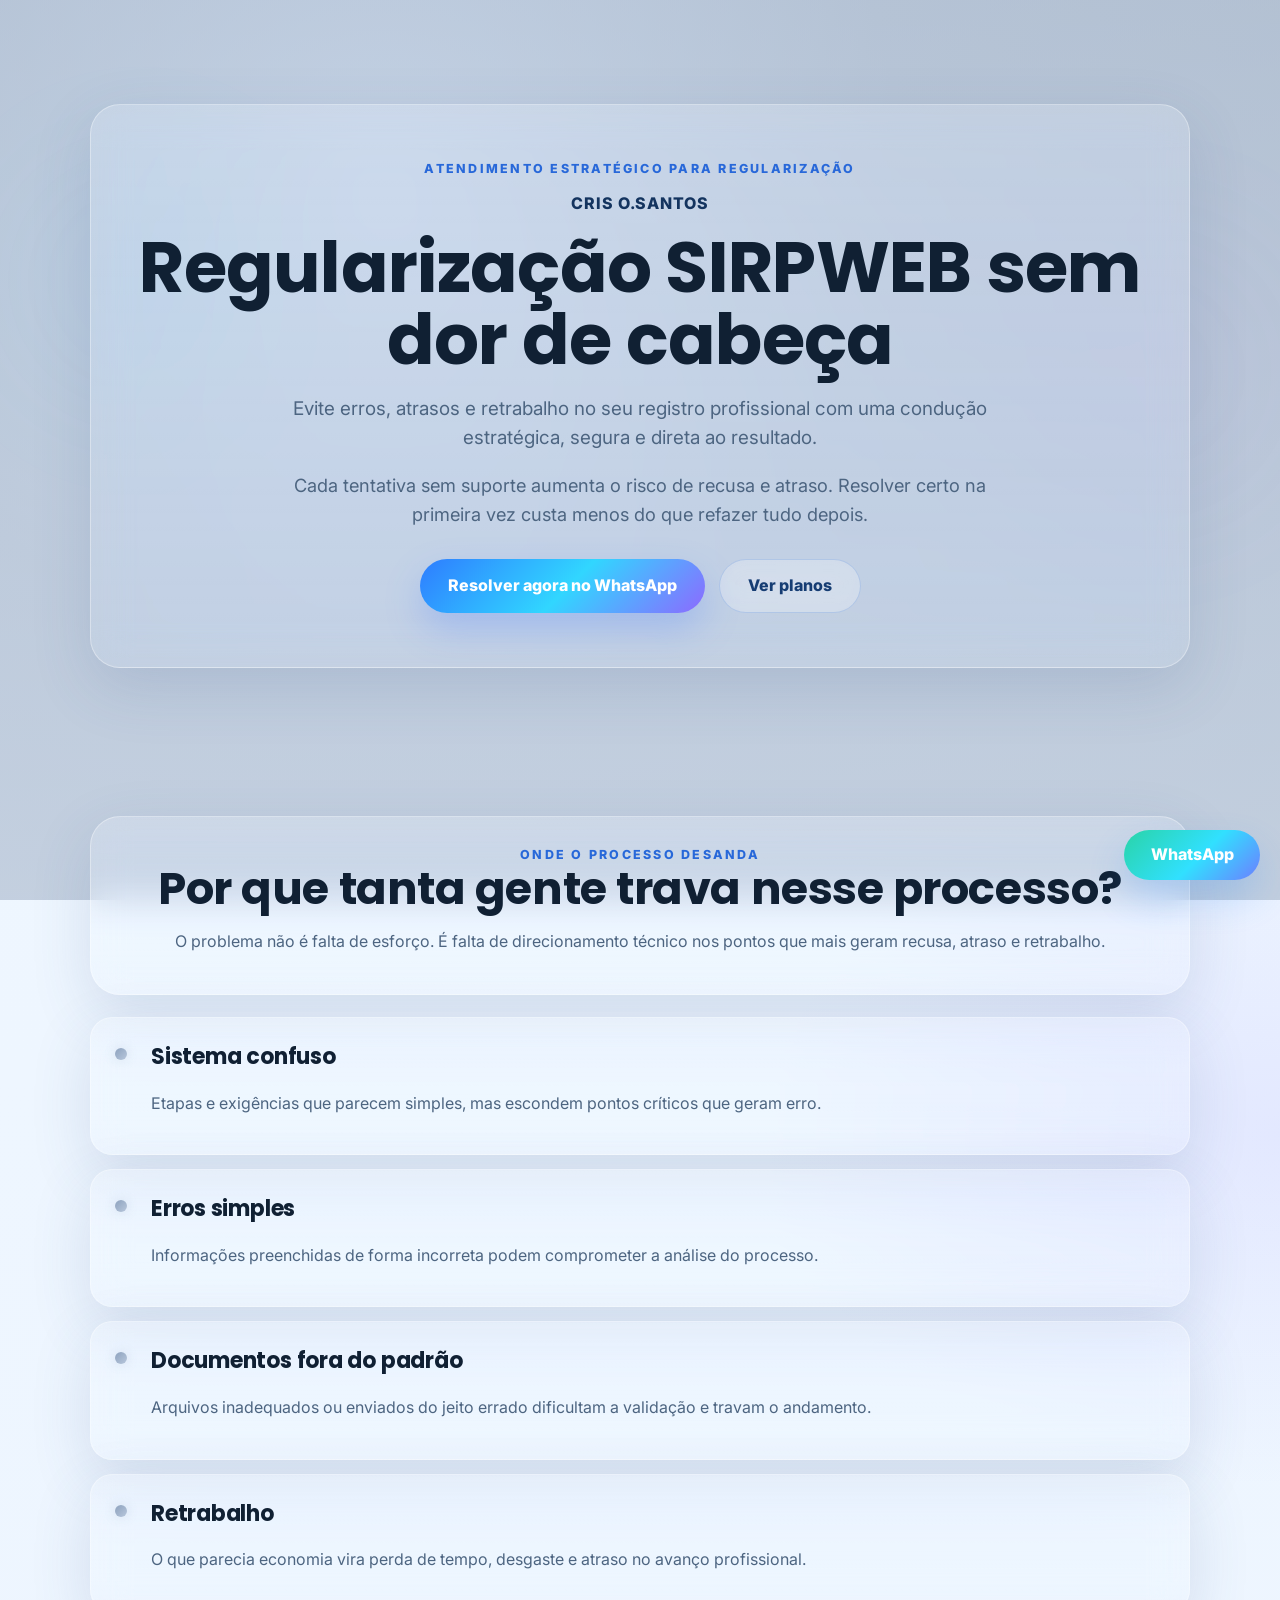
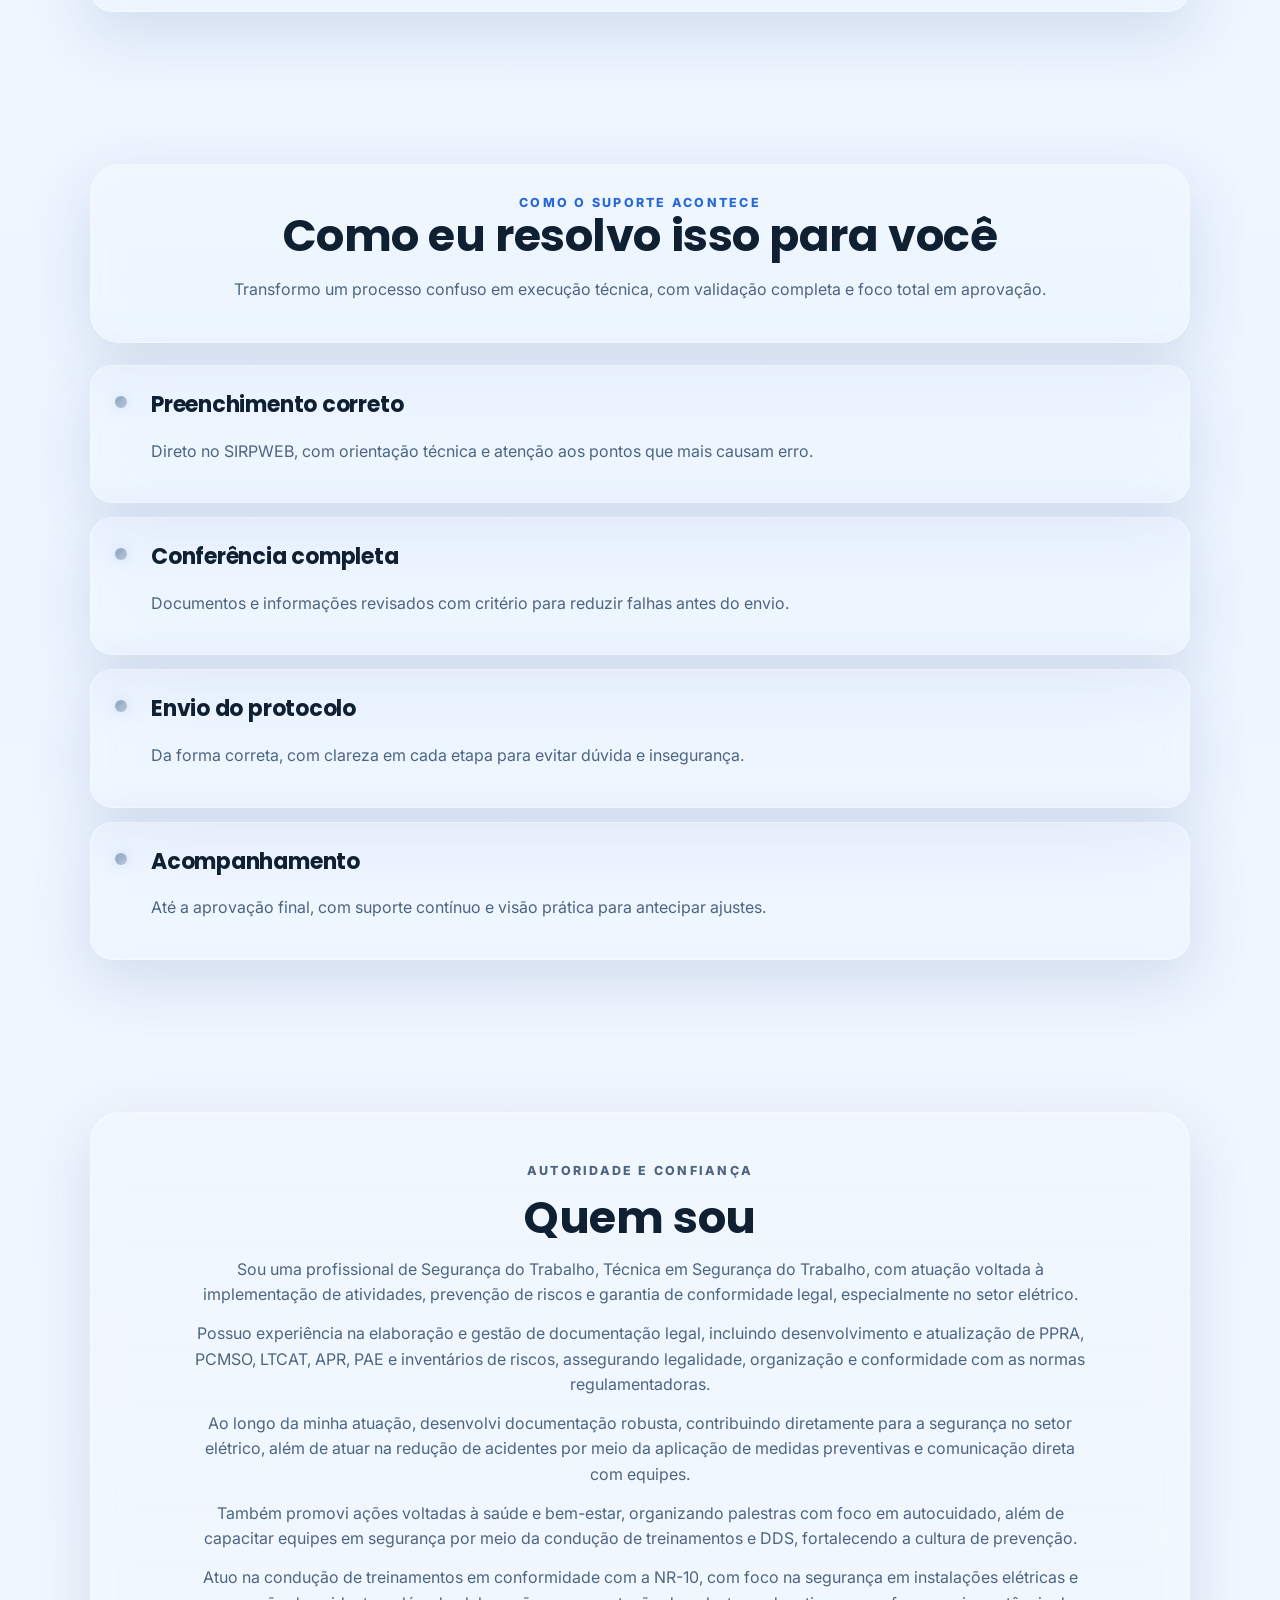
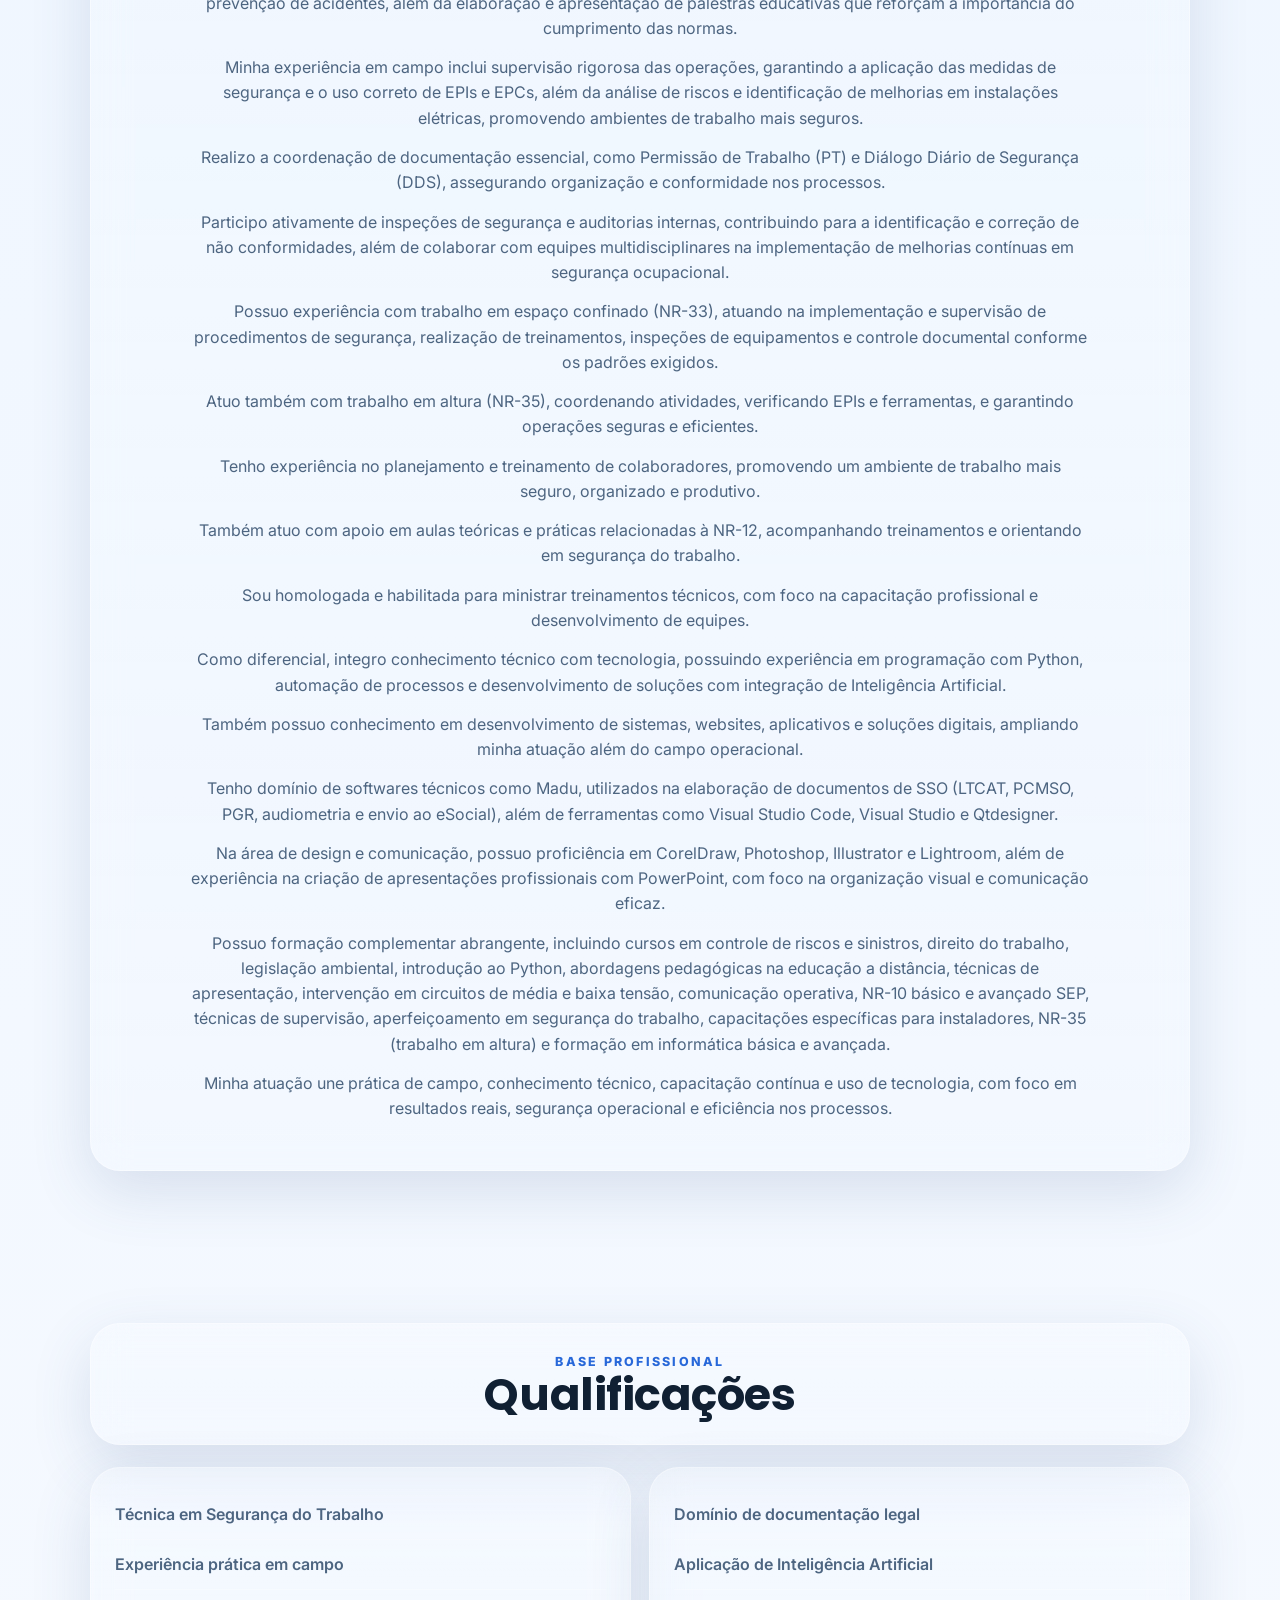
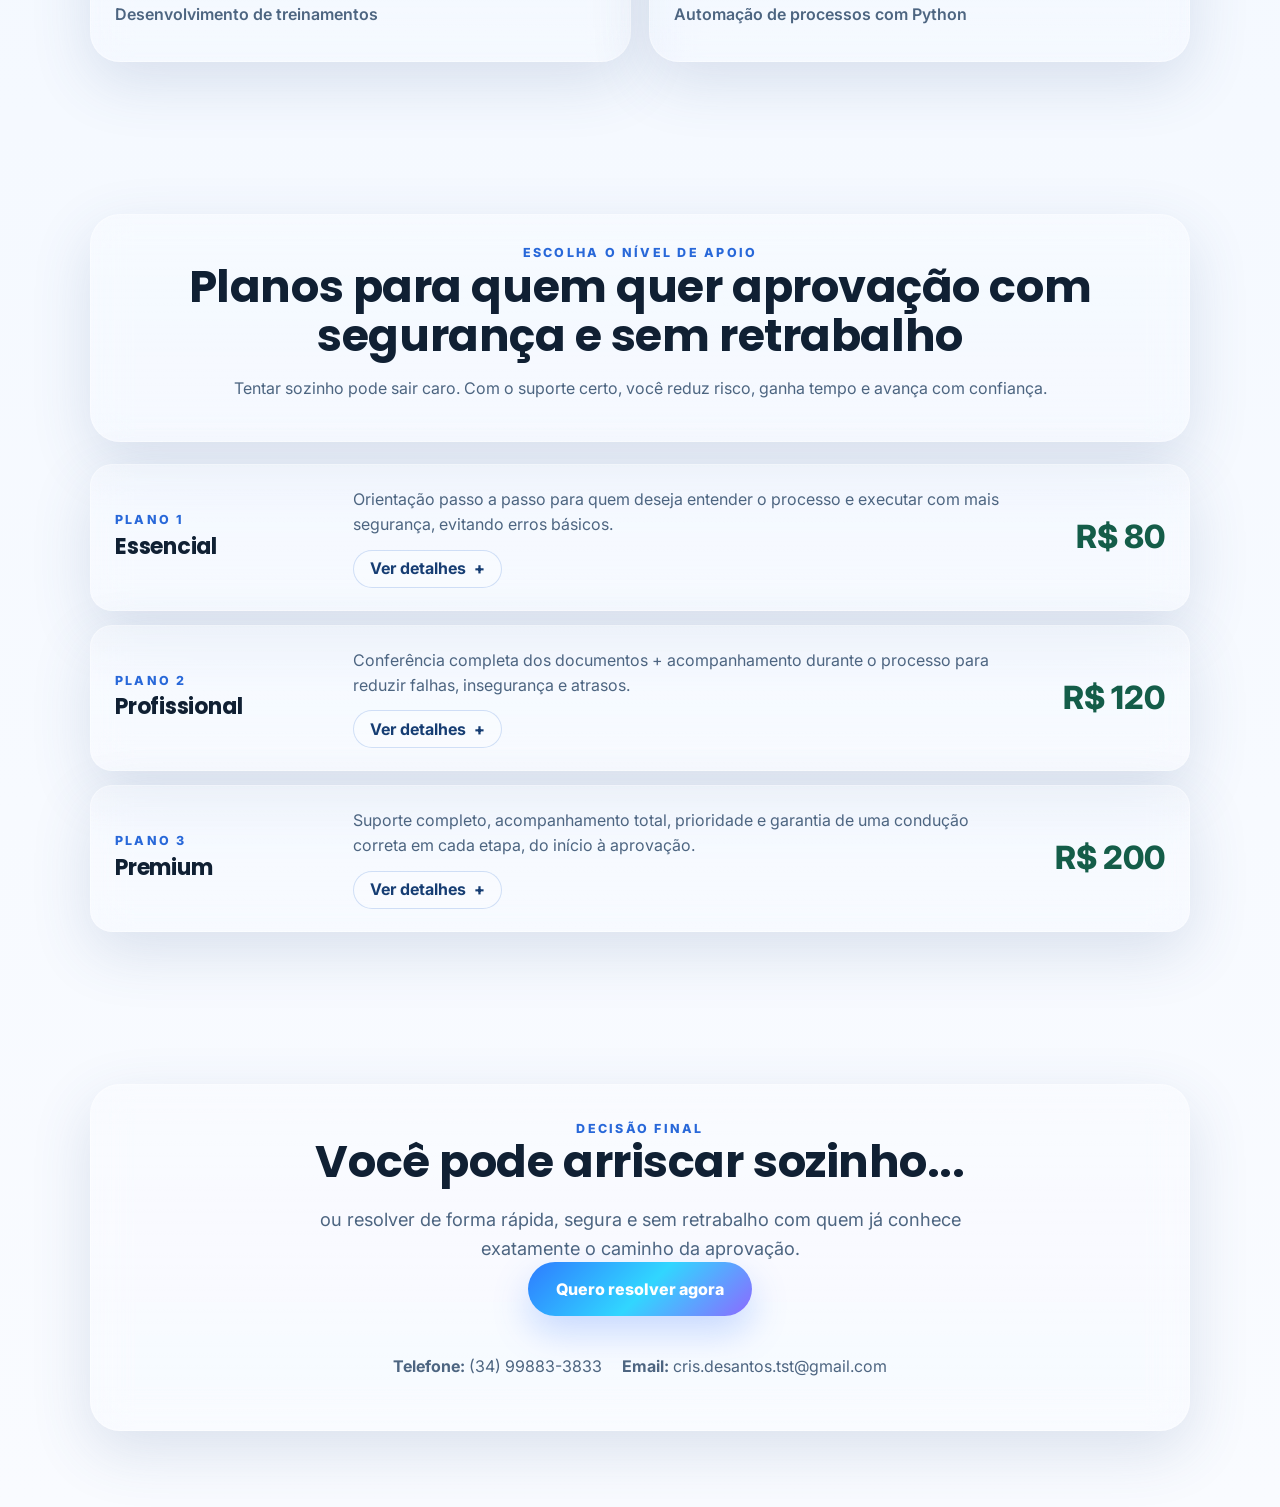
==== docs/index.html @ fe6bf905 "Corrige encoding UTF-8 do index.html" ====
﻿<!DOCTYPE html>
<html lang="pt-BR">
<head>
  <meta charset="UTF-8" />
  <meta name="viewport" content="width=device-width, initial-scale=1.0" />
  <meta name="description" content="Versão D - Landing page comercial e estratégica para regularização SIRPWEB com Cris O.Santos." />
  <title>Versão D | Cris O.Santos</title>
  <link rel="preconnect" href="https://fonts.googleapis.com" />
  <link rel="preconnect" href="https://fonts.gstatic.com" crossorigin />
  <link href="https://fonts.googleapis.com/css2?family=Inter:wght@400;500;600;700;800&family=Poppins:wght@500;600;700;800&display=swap" rel="stylesheet" />
  <link rel="stylesheet" href="styles-d.css" />
</head>
<body>
  <div class="cinema-bg" aria-hidden="true">
    <video class="cinema-video" autoplay muted loop playsinline preload="metadata">
      <source src="videos/design-sem-nome.mp4" type="video/mp4" />
    </video>
    <div class="cinema-overlay"></div>
    <div class="aurora aurora-one"></div>
    <div class="aurora aurora-two"></div>
    <div class="grain"></div>
  </div>

  <header class="hero reveal">
    <div class="container hero-shell glass-strip">
      <p class="eyebrow">ATENDIMENTO ESTRATÉGICO PARA REGULARIZAÇÃO</p>
      <p class="hero-name">CRIS O.SANTOS</p>
      <h1>Regularização SIRPWEB sem dor de cabeça</h1>
      <p class="hero-subtitle">Evite erros, atrasos e retrabalho no seu registro profissional com uma condução estratégica, segura e direta ao resultado.</p>
      <p class="hero-impact">Cada tentativa sem suporte aumenta o risco de recusa e atraso. Resolver certo na primeira vez custa menos do que refazer tudo depois.</p>
      <div class="hero-actions">
        <a class="btn btn-primary" href="https://wa.me/5534998833833" target="_blank" rel="noopener noreferrer">Resolver agora no WhatsApp</a>
        <a class="btn btn-secondary" href="#planos">Ver planos</a>
      </div>
    </div>
  </header>

  <main>
    <section class="section reveal" id="problema">
      <div class="container">
        <div class="section-heading glass-strip">
          <p class="section-kicker">ONDE O PROCESSO DESANDA</p>
          <h2>Por que tanta gente trava nesse processo?</h2>
          <p class="section-lead">O problema não é falta de esforço. É falta de direcionamento técnico nos pontos que mais geram recusa, atraso e retrabalho.</p>
        </div>
        <div class="flow-list">
          <article class="flow-item glass-line">
            <span class="flow-mark"></span>
            <div>
              <h3>Sistema confuso</h3>
              <p>Etapas e exigências que parecem simples, mas escondem pontos críticos que geram erro.</p>
            </div>
          </article>
          <article class="flow-item glass-line">
            <span class="flow-mark"></span>
            <div>
              <h3>Erros simples</h3>
              <p>Informações preenchidas de forma incorreta podem comprometer a análise do processo.</p>
            </div>
          </article>
          <article class="flow-item glass-line">
            <span class="flow-mark"></span>
            <div>
              <h3>Documentos fora do padrão</h3>
              <p>Arquivos inadequados ou enviados do jeito errado dificultam a validação e travam o andamento.</p>
            </div>
          </article>
          <article class="flow-item glass-line">
            <span class="flow-mark"></span>
            <div>
              <h3>Retrabalho</h3>
              <p>O que parecia economia vira perda de tempo, desgaste e atraso no avanço profissional.</p>
            </div>
          </article>
        </div>
      </div>
    </section>

    <section class="section reveal" id="solucao">
      <div class="container">
        <div class="section-heading glass-strip">
          <p class="section-kicker">COMO O SUPORTE ACONTECE</p>
          <h2>Como eu resolvo isso para você</h2>
          <p class="section-lead">Transformo um processo confuso em execução técnica, com validação completa e foco total em aprovação.</p>
        </div>
        <div class="flow-list">
          <article class="flow-item glass-line accent-blue">
            <span class="flow-mark"></span>
            <div>
              <h3>Preenchimento correto</h3>
              <p>Direto no SIRPWEB, com orientação técnica e atenção aos pontos que mais causam erro.</p>
            </div>
          </article>
          <article class="flow-item glass-line accent-cyan">
            <span class="flow-mark"></span>
            <div>
              <h3>Conferência completa</h3>
              <p>Documentos e informações revisados com critério para reduzir falhas antes do envio.</p>
            </div>
          </article>
          <article class="flow-item glass-line accent-violet">
            <span class="flow-mark"></span>
            <div>
              <h3>Envio do protocolo</h3>
              <p>Da forma correta, com clareza em cada etapa para evitar dúvida e insegurança.</p>
            </div>
          </article>
          <article class="flow-item glass-line accent-green">
            <span class="flow-mark"></span>
            <div>
              <h3>Acompanhamento</h3>
              <p>Até a aprovação final, com suporte contínuo e visão prática para antecipar ajustes.</p>
            </div>
          </article>
        </div>
      </div>
    </section>

    <section class="section reveal" id="sobre">
      <div class="container glass-story">
        <p class="section-kicker">AUTORIDADE E CONFIANÇA</p>
        <h2>Quem sou</h2>
        <p>
          Sou uma profissional de Segurança do Trabalho, Técnica em Segurança do Trabalho, com atuação voltada à implementação de atividades, prevenção de riscos e garantia de conformidade legal, especialmente no setor elétrico.
        </p>
        <p>
          Possuo experiência na elaboração e gestão de documentação legal, incluindo desenvolvimento e atualização de PPRA, PCMSO, LTCAT, APR, PAE e inventários de riscos, assegurando legalidade, organização e conformidade com as normas regulamentadoras.
        </p>
        <p>
          Ao longo da minha atuação, desenvolvi documentação robusta, contribuindo diretamente para a segurança no setor elétrico, além de atuar na redução de acidentes por meio da aplicação de medidas preventivas e comunicação direta com equipes.
        </p>
        <p>
          Também promovi ações voltadas à saúde e bem-estar, organizando palestras com foco em autocuidado, além de capacitar equipes em segurança por meio da condução de treinamentos e DDS, fortalecendo a cultura de prevenção.
        </p>
        <p>
          Atuo na condução de treinamentos em conformidade com a NR-10, com foco na segurança em instalações elétricas e prevenção de acidentes, além da elaboração e apresentação de palestras educativas que reforçam a importância do cumprimento das normas.
        </p>
        <p>
          Minha experiência em campo inclui supervisão rigorosa das operações, garantindo a aplicação das medidas de segurança e o uso correto de EPIs e EPCs, além da análise de riscos e identificação de melhorias em instalações elétricas, promovendo ambientes de trabalho mais seguros.
        </p>
        <p>
          Realizo a coordenação de documentação essencial, como Permissão de Trabalho (PT) e Diálogo Diário de Segurança (DDS), assegurando organização e conformidade nos processos.
        </p>
        <p>
          Participo ativamente de inspeções de segurança e auditorias internas, contribuindo para a identificação e correção de não conformidades, além de colaborar com equipes multidisciplinares na implementação de melhorias contínuas em segurança ocupacional.
        </p>
        <p>
          Possuo experiência com trabalho em espaço confinado (NR-33), atuando na implementação e supervisão de procedimentos de segurança, realização de treinamentos, inspeções de equipamentos e controle documental conforme os padrões exigidos.
        </p>
        <p>
          Atuo também com trabalho em altura (NR-35), coordenando atividades, verificando EPIs e ferramentas, e garantindo operações seguras e eficientes.
        </p>
        <p>
          Tenho experiência no planejamento e treinamento de colaboradores, promovendo um ambiente de trabalho mais seguro, organizado e produtivo.
        </p>
        <p>
          Também atuo com apoio em aulas teóricas e práticas relacionadas à NR-12, acompanhando treinamentos e orientando em segurança do trabalho.
        </p>
        <p>
          Sou homologada e habilitada para ministrar treinamentos técnicos, com foco na capacitação profissional e desenvolvimento de equipes.
        </p>
        <p>
          Como diferencial, integro conhecimento técnico com tecnologia, possuindo experiência em programação com Python, automação de processos e desenvolvimento de soluções com integração de Inteligência Artificial.
        </p>
        <p>
          Também possuo conhecimento em desenvolvimento de sistemas, websites, aplicativos e soluções digitais, ampliando minha atuação além do campo operacional.
        </p>
        <p>
          Tenho domínio de softwares técnicos como Madu, utilizados na elaboração de documentos de SSO (LTCAT, PCMSO, PGR, audiometria e envio ao eSocial), além de ferramentas como Visual Studio Code, Visual Studio e Qtdesigner.
        </p>
        <p>
          Na área de design e comunicação, possuo proficiência em CorelDraw, Photoshop, Illustrator e Lightroom, além de experiência na criação de apresentações profissionais com PowerPoint, com foco na organização visual e comunicação eficaz.
        </p>
        <p>
          Possuo formação complementar abrangente, incluindo cursos em controle de riscos e sinistros, direito do trabalho, legislação ambiental, introdução ao Python, abordagens pedagógicas na educação a distância, técnicas de apresentação, intervenção em circuitos de média e baixa tensão, comunicação operativa, NR-10 básico e avançado SEP, técnicas de supervisão, aperfeiçoamento em segurança do trabalho, capacitações específicas para instaladores, NR-35 (trabalho em altura) e formação em informática básica e avançada.
        </p>
        <p>
          Minha atuação une prática de campo, conhecimento técnico, capacitação contínua e uso de tecnologia, com foco em resultados reais, segurança operacional e eficiência nos processos.
        </p>
      </div>
    </section>

    <section class="section reveal" id="qualificacoes">
      <div class="container">
        <div class="section-heading glass-strip">
          <p class="section-kicker">BASE PROFISSIONAL</p>
          <h2>Qualificações</h2>
        </div>
        <div class="qual-columns">
          <div class="qual-column glass-strip soft-hover">
            <p>Técnica em Segurança do Trabalho</p>
            <p>Experiência prática em campo</p>
            <p>Desenvolvimento de treinamentos</p>
          </div>
          <div class="qual-column glass-strip soft-hover">
            <p>Domínio de documentação legal</p>
            <p>Aplicação de Inteligência Artificial</p>
            <p>Automação de processos com Python</p>
          </div>
        </div>
      </div>
    </section>

    <section class="section reveal" id="planos">
      <div class="container">
        <div class="section-heading glass-strip">
          <p class="section-kicker">ESCOLHA O NÍVEL DE APOIO</p>
          <h2>Planos para quem quer aprovação com segurança e sem retrabalho</h2>
          <p class="section-lead">Tentar sozinho pode sair caro. Com o suporte certo, você reduz risco, ganha tempo e avança com confiança.</p>
        </div>
        <div class="plan-stack">
          <article class="plan-row glass-line soft-hover">
            <div class="plan-side">
              <p class="plan-label">PLANO 1</p>
              <h3>Essencial</h3>
            </div>
            <div class="plan-center">
              <p>Orientação passo a passo para quem deseja entender o processo e executar com mais segurança, evitando erros básicos.</p>
              <button class="plan-toggle" type="button" aria-expanded="false" aria-controls="plan-detail-essencial">Ver detalhes</button>
            </div>
            <div class="plan-price">R$ 80</div>
            <div class="plan-detail" id="plan-detail-essencial" hidden>
              <ul class="plan-detail-list">
                <li>Passo a passo básico de como o processo deve ser feito.</li>
                <li>Esclarecimento de dúvidas iniciais e orientações objetivas.</li>
                <li>Informação sobre prazos e o que será necessário para seguir.</li>
                <li>Não inclui consulta individual dos seus documentos.</li>
                <li>Não inclui análise de arquivos nem revisão técnica personalizada.</li>
              </ul>
            </div>
          </article>
          <article class="plan-row glass-line featured-line">
            <div class="plan-side">
              <p class="plan-label">PLANO 2</p>
              <h3>Profissional</h3>
            </div>
            <div class="plan-center">
              <p>Conferência completa dos documentos + acompanhamento durante o processo para reduzir falhas, insegurança e atrasos.</p>
              <button class="plan-toggle" type="button" aria-expanded="false" aria-controls="plan-detail-profissional">Ver detalhes</button>
            </div>
            <div class="plan-price">R$ 120</div>
            <div class="plan-detail" id="plan-detail-profissional" hidden>
              <ul class="plan-detail-list">
                <li>Inclui tudo o que está previsto no Plano 1.</li>
                <li>Revisão dos documentos com foco em conformidade e consistência.</li>
                <li>Reorientação técnica conforme a necessidade do processo.</li>
                <li>Verificação no SIRP para dar procedência e direcionamento à finalização.</li>
                <li>O acompanhamento possui escopo definido e não corresponde a atendimento ilimitado.</li>
              </ul>
            </div>
          </article>
          <article class="plan-row glass-line soft-hover">
            <div class="plan-side">
              <p class="plan-label">PLANO 3</p>
              <h3>Premium</h3>
            </div>
            <div class="plan-center">
              <p>Suporte completo, acompanhamento total, prioridade e garantia de uma condução correta em cada etapa, do início à aprovação.</p>
              <button class="plan-toggle" type="button" aria-expanded="false" aria-controls="plan-detail-premium">Ver detalhes</button>
            </div>
            <div class="plan-price">R$ 200</div>
            <div class="plan-detail" id="plan-detail-premium" hidden>
              <ul class="plan-detail-list">
                <li>Inclui tudo o que está previsto no Plano 1 e no Plano 2.</li>
                <li>Acompanhamento mais próximo dentro do SIRP durante a tramitação.</li>
                <li>Suporte técnico contínuo até a conclusão do processo.</li>
                <li>Condução com prioridade até a emissão da carteirinha de TST.</li>
                <li>Indicado para quem busca o nível mais completo de acompanhamento.</li>
              </ul>
            </div>
          </article>
        </div>
      </div>
    </section>

    <section class="section reveal" id="fechamento">
      <div class="container final-band glass-strip">
        <p class="section-kicker">DECISÃO FINAL</p>
        <h2>Você pode arriscar sozinho...</h2>
        <p class="hero-impact">ou resolver de forma rápida, segura e sem retrabalho com quem já conhece exatamente o caminho da aprovação.</p>
        <a class="btn btn-primary" href="https://wa.me/5534998833833" target="_blank" rel="noopener noreferrer">Quero resolver agora</a>
        <div class="contact-inline">
          <p><strong>Telefone:</strong> (34) 99883-3833</p>
          <p><strong>Email:</strong> cris.desantos.tst@gmail.com</p>
        </div>
      </div>
    </section>
  </main>

  <a class="whatsapp-float" href="https://wa.me/5534998833833" target="_blank" rel="noopener noreferrer" aria-label="Abrir conversa no WhatsApp">
    WhatsApp
  </a>

  <script src="script-d.js"></script>
</body>
</html>
---- docs/styles-d.css ----
:root {
  --bg: #f2f8ff;
  --bg-2: #e6f1ff;
  --text: #102033;
  --muted: #4d6581;
  --line: rgba(255, 255, 255, 0.34);
  --glass: rgba(255, 255, 255, 0.12);
  --glass-strong: rgba(255, 255, 255, 0.18);
  --shadow: 0 20px 60px rgba(60, 95, 140, 0.16);
  --blue: #3a84ff;
  --cyan: #2ed8ff;
  --violet: #8d69ff;
  --green: #19d8a8;
  --pink: #ff6fd8;
}

* {
  box-sizing: border-box;
}

html,
body {
  margin: 0;
  padding: 0;
  min-height: 100%;
}

body {
  font-family: "Inter", "Poppins", sans-serif;
  color: var(--text);
  background:
    radial-gradient(1100px 760px at 8% 0%, rgba(94, 163, 255, 0.18), transparent 54%),
    radial-gradient(1000px 680px at 100% 18%, rgba(128, 109, 255, 0.1), transparent 52%),
    linear-gradient(180deg, #eff7ff 0%, #edf5ff 34%, #f9fbff 100%);
  line-height: 1.58;
  overflow-x: hidden;
}

.cinema-bg {
  position: fixed;
  inset: 0;
  z-index: -4;
  overflow: hidden;
  pointer-events: none;
  background: radial-gradient(circle at 30% 20%, #8da5c5 0%, #758cab 45%, #6f86a4 100%);
}

.cinema-video {
  position: absolute;
  top: 50%;
  left: 50%;
  width: calc(100vw + 120px);
  height: calc(100vh + 120px);
  min-width: calc(100% + 120px);
  min-height: calc(100% + 120px);
  object-fit: cover;
  object-position: center center;
  transform: translate(-50%, -50%) scale(1.18);
  filter: brightness(0.84) saturate(1.03) contrast(1.02);
}

.cinema-overlay {
  position: absolute;
  inset: 0;
  background: linear-gradient(to bottom, rgba(244, 249, 255, 0.5), rgba(241, 247, 255, 0.64));
}

.aurora {
  position: absolute;
  border-radius: 999px;
  filter: blur(70px);
  opacity: 0.14;
  animation: floatAura 12s ease-in-out infinite;
}

.aurora-one {
  width: 380px;
  height: 380px;
  top: 10%;
  left: -4%;
  background: radial-gradient(circle, rgba(64, 151, 255, 0.5), rgba(46, 216, 255, 0.18), transparent 72%);
}

.aurora-two {
  width: 420px;
  height: 420px;
  right: -6%;
  top: 18%;
  background: radial-gradient(circle, rgba(255, 111, 216, 0.26), rgba(141, 105, 255, 0.22), transparent 72%);
  animation-delay: -5s;
}

.grain {
  position: absolute;
  inset: 0;
  background-image: radial-gradient(rgba(255, 255, 255, 0.6) 0.45px, transparent 0.45px);
  background-size: 4px 4px;
  opacity: 0.03;
}

.container {
  width: min(1100px, 92%);
  margin: 0 auto;
}

.section {
  padding: 76px 0;
}

.hero {
  padding: 104px 0 72px;
}

.hero-shell,
.section-heading,
.glass-story,
.final-band,
.qual-column,
.glass-line {
  position: relative;
  overflow: hidden;
  --mx: 50%;
  --my: 50%;
}

.glass-strip,
.glass-story,
.glass-line {
  background: linear-gradient(180deg, rgba(255, 255, 255, 0.2), rgba(255, 255, 255, 0.08));
  border: 1px solid var(--line);
  box-shadow: var(--shadow);
  backdrop-filter: blur(18px) saturate(125%);
  -webkit-backdrop-filter: blur(18px) saturate(125%);
}

.glass-strip,
.glass-story,
.final-band {
  border-radius: 30px;
}

.hero-shell {
  padding: 54px 40px;
  text-align: center;
}

.section-heading {
  padding: 28px 28px 24px;
  margin-bottom: 22px;
  text-align: center;
}

.glass-story {
  padding: 34px 30px;
  text-align: center;
}

.final-band {
  padding: 34px 28px;
  text-align: center;
}

.eyebrow,
.section-kicker,
.plan-label {
  margin: 0;
  font-size: 0.78rem;
  font-weight: 800;
  letter-spacing: 0.18em;
  text-transform: uppercase;
  color: #2868d9;
}

.hero-name {
  margin: 12px 0 16px;
  font-weight: 800;
  letter-spacing: 0.06em;
  color: #14345f;
}

h1,
h2,
h3 {
  margin: 0;
  font-family: "Poppins", "Inter", sans-serif;
  letter-spacing: -0.01em;
}

h1 {
  font-size: clamp(2.3rem, 6vw, 4.4rem);
  line-height: 1.02;
}

h2 {
  font-size: clamp(1.65rem, 4vw, 2.8rem);
  line-height: 1.08;
}

h3 {
  font-size: clamp(1.12rem, 2.6vw, 1.38rem);
}

.hero-subtitle,
.hero-impact,
.section-lead,
.glass-story p,
.flow-item p,
.plan-center p,
.contact-inline p,
.qual-column p {
  color: var(--muted);
}

.hero-subtitle {
  max-width: 760px;
  margin: 18px auto 0;
  font-size: clamp(1rem, 2.3vw, 1.18rem);
}

.hero-impact {
  max-width: 720px;
  margin: 18px auto 0;
  font-size: clamp(1rem, 2vw, 1.14rem);
}

.hero-actions {
  margin-top: 30px;
  display: flex;
  gap: 14px;
  justify-content: center;
  flex-wrap: wrap;
}

.btn {
  min-height: 54px;
  padding: 0 28px;
  border-radius: 999px;
  display: inline-flex;
  align-items: center;
  justify-content: center;
  text-decoration: none;
  font-weight: 800;
  transition: transform 0.26s ease, box-shadow 0.26s ease, border-color 0.26s ease;
}

.btn-primary {
  color: white;
  background: linear-gradient(135deg, #2e7cff, #31d6ff 52%, #8d69ff 100%);
  box-shadow: 0 16px 36px rgba(71, 127, 255, 0.28);
}

.btn-secondary {
  color: #163d73;
  border: 1px solid rgba(61, 120, 214, 0.22);
  background: rgba(255, 255, 255, 0.22);
  backdrop-filter: blur(14px);
}

.btn:hover {
  transform: translateY(-3px);
}

.flow-list {
  display: grid;
  gap: 14px;
}

.glass-line {
  border-radius: 22px;
  padding: 22px 24px;
}

.flow-item {
  display: grid;
  grid-template-columns: 18px 1fr;
  gap: 18px;
  align-items: start;
  transition: transform 0.28s ease, box-shadow 0.28s ease, border-color 0.28s ease;
}

.flow-mark {
  width: 12px;
  height: 12px;
  border-radius: 999px;
  margin-top: 8px;
  background: linear-gradient(135deg, #8da2be, #b8c7dc);
  box-shadow: 0 0 12px rgba(120, 146, 182, 0.24);
}

.flow-item:hover,
.plan-row:hover,
.soft-hover:hover {
  transform: translateY(-5px) scale(1.003);
  box-shadow: 0 28px 52px rgba(77, 112, 168, 0.22);
}

.flow-item::before,
.plan-row::before,
.soft-hover::before,
.hero-shell::before,
.section-heading::before,
.glass-story::before,
.final-band::before {
  content: "";
  position: absolute;
  inset: -1px;
  border-radius: inherit;
  padding: 1px;
  background: linear-gradient(120deg, rgba(62, 132, 255, 0.66), rgba(46, 216, 255, 0.52), rgba(141, 105, 255, 0.52), rgba(255, 111, 216, 0.45));
  mask: linear-gradient(#fff 0 0) content-box, linear-gradient(#fff 0 0);
  -webkit-mask: linear-gradient(#fff 0 0) content-box, linear-gradient(#fff 0 0);
  mask-composite: exclude;
  -webkit-mask-composite: xor;
  opacity: 0;
  transition: opacity 0.3s ease;
  pointer-events: none;
}

.flow-item:hover::before,
.plan-row:hover::before,
.soft-hover:hover::before,
.hero-shell:hover::before,
.section-heading:hover::before,
.glass-story:hover::before,
.final-band:hover::before {
  opacity: 0.95;
}

.flow-item::after,
.plan-row::after,
.soft-hover::after,
.hero-shell::after,
.section-heading::after,
.glass-story::after,
.final-band::after {
  content: "";
  position: absolute;
  inset: -18%;
  background: radial-gradient(circle at var(--mx) var(--my), rgba(62, 132, 255, 0.32), rgba(46, 216, 255, 0.24) 18%, rgba(141, 105, 255, 0.24) 34%, rgba(255, 111, 216, 0.2) 46%, transparent 64%);
  opacity: 0;
  transition: opacity 0.24s ease;
  pointer-events: none;
}

.flow-item:hover::after,
.plan-row:hover::after,
.soft-hover:hover::after,
.hero-shell:hover::after,
.section-heading:hover::after,
.glass-story:hover::after,
.final-band:hover::after {
  opacity: 0.95;
}

.accent-blue:hover .flow-mark {
  background: linear-gradient(135deg, #367fff, #69d7ff);
  box-shadow: 0 0 20px rgba(54, 127, 255, 0.54);
}

.accent-cyan:hover .flow-mark {
  background: linear-gradient(135deg, #2cd7ff, #58f2dc);
  box-shadow: 0 0 20px rgba(44, 215, 255, 0.52);
}

.accent-violet:hover .flow-mark {
  background: linear-gradient(135deg, #8f6dff, #d07aff);
  box-shadow: 0 0 20px rgba(143, 109, 255, 0.48);
}

.accent-green:hover .flow-mark {
  background: linear-gradient(135deg, #2ed5ad, #6bf6d1);
  box-shadow: 0 0 20px rgba(46, 213, 173, 0.48);
}

.glass-story p {
  max-width: 900px;
  margin: 14px auto;
}

.qual-columns {
  display: grid;
  grid-template-columns: repeat(2, minmax(0, 1fr));
  gap: 18px;
}

.qual-column {
  padding: 22px 24px;
}

.qual-column p {
  margin: 0;
  padding: 12px 0;
  font-weight: 600;
  border-bottom: 1px solid rgba(255, 255, 255, 0.22);
}

.qual-column p:last-child {
  border-bottom: 0;
}

.plan-stack {
  display: grid;
  gap: 14px;
}

.plan-row {
  display: grid;
  grid-template-columns: 220px 1fr 140px;
  gap: 18px;
  align-items: center;
  position: relative;
}

.plan-row > * {
  position: relative;
  z-index: 1;
}

.plan-center {
  display: grid;
  gap: 12px;
}

.plan-side h3,
.plan-center p,
.plan-price {
  margin: 0;
}

.plan-toggle {
  justify-self: start;
  min-height: 38px;
  padding: 0 16px;
  border-radius: 999px;
  border: 1px solid rgba(61, 120, 214, 0.22);
  background: rgba(255, 255, 255, 0.22);
  color: #163d73;
  font: inherit;
  font-weight: 700;
  cursor: pointer;
  position: relative;
  overflow: hidden;
  transition: transform 0.22s ease, box-shadow 0.22s ease, background 0.22s ease, color 0.22s ease;
}

.plan-toggle:hover {
  transform: translateY(-1px);
  box-shadow: 0 10px 22px rgba(72, 118, 186, 0.18);
}

.plan-toggle::after {
  content: "+";
  display: inline-block;
  margin-left: 8px;
  font-size: 1rem;
  font-weight: 800;
  transition: transform 0.28s ease;
}

.plan-row.is-open .plan-toggle {
  background: linear-gradient(135deg, rgba(46, 124, 255, 0.16), rgba(49, 214, 255, 0.16), rgba(141, 105, 255, 0.14));
  color: #12345e;
  box-shadow: 0 12px 28px rgba(79, 128, 201, 0.18);
}

.plan-row.is-open .plan-toggle::after {
  transform: rotate(135deg);
}

.plan-detail {
  grid-column: 1 / -1;
  padding-top: 0;
  overflow: hidden;
  max-height: 0;
  opacity: 0;
  transform: translateY(-8px);
  transition: max-height 0.5s cubic-bezier(0.22, 1, 0.36, 1), opacity 0.32s ease, transform 0.32s ease, padding-top 0.32s ease;
}

.plan-detail p {
  margin: 0;
  padding: 16px 18px;
  border-radius: 18px;
  background: rgba(255, 255, 255, 0.18);
  border: 1px solid rgba(255, 255, 255, 0.28);
  color: var(--muted);
  box-shadow: inset 0 1px 0 rgba(255, 255, 255, 0.24);
  transform: scale(0.985);
  transition: transform 0.32s ease, box-shadow 0.32s ease, border-color 0.32s ease;
}

.plan-detail.is-visible {
  padding-top: 8px;
  max-height: 220px;
  opacity: 1;
  transform: translateY(0);
}

.plan-detail.is-visible p {
  transform: scale(1);
  box-shadow: inset 0 1px 0 rgba(255, 255, 255, 0.24), 0 14px 34px rgba(79, 128, 201, 0.12);
  border-color: rgba(126, 174, 255, 0.24);
}

.plan-row.is-open {
  box-shadow: 0 28px 56px rgba(77, 112, 168, 0.24);
}

.plan-detail-list {
  margin: 0;
  padding: 16px 18px 16px 38px;
  border-radius: 18px;
  background: rgba(255, 255, 255, 0.18);
  border: 1px solid rgba(255, 255, 255, 0.28);
  color: var(--muted);
  box-shadow: inset 0 1px 0 rgba(255, 255, 255, 0.24);
  transform: scale(0.985);
  transition: transform 0.32s ease, box-shadow 0.32s ease, border-color 0.32s ease;
}

.plan-detail-list li {
  opacity: 0;
  transform: translateY(10px);
  margin: 0;
  padding: 6px 0;
}

.plan-detail-list li::marker {
  color: #2d7cf6;
}

.plan-detail.is-visible .plan-detail-list {
  transform: scale(1);
  box-shadow: inset 0 1px 0 rgba(255, 255, 255, 0.24), 0 14px 34px rgba(79, 128, 201, 0.12);
  border-color: rgba(126, 174, 255, 0.24);
}

.plan-detail.is-visible .plan-detail-list li {
  animation: planLineIn 0.42s ease forwards;
}

.plan-detail.is-visible .plan-detail-list li:nth-child(1) {
  animation-delay: 0.04s;
}

.plan-detail.is-visible .plan-detail-list li:nth-child(2) {
  animation-delay: 0.1s;
}

.plan-detail.is-visible .plan-detail-list li:nth-child(3) {
  animation-delay: 0.16s;
}

.plan-detail.is-visible .plan-detail-list li:nth-child(4) {
  animation-delay: 0.22s;
}

.plan-detail.is-visible .plan-detail-list li:nth-child(5) {
  animation-delay: 0.28s;
}

@keyframes planLineIn {
  from {
    opacity: 0;
    transform: translateY(10px);
  }

  to {
    opacity: 1;
    transform: translateY(0);
  }
}

.plan-price {
  font-size: clamp(1.5rem, 3vw, 2rem);
  font-weight: 800;
  color: #145d49;
  justify-self: end;
}

.featured-line {
  background: linear-gradient(180deg, rgba(255, 255, 255, 0.26), rgba(255, 255, 255, 0.11));
}

.contact-inline {
  margin-top: 22px;
  display: flex;
  gap: 20px;
  justify-content: center;
  flex-wrap: wrap;
}

.whatsapp-float {
  position: fixed;
  right: 20px;
  bottom: 20px;
  z-index: 20;
  min-width: 136px;
  min-height: 50px;
  padding: 0 18px;
  border-radius: 999px;
  text-decoration: none;
  font-weight: 800;
  color: white;
  background: linear-gradient(135deg, #29d4a7, #31e0ff 55%, #6d7eff 100%);
  box-shadow: 0 18px 36px rgba(54, 146, 255, 0.24);
  display: inline-flex;
  align-items: center;
  justify-content: center;
  transition: transform 0.26s ease, box-shadow 0.26s ease;
}

.whatsapp-float:hover {
  transform: translateY(-3px) scale(1.02);
  box-shadow: 0 20px 42px rgba(54, 146, 255, 0.32);
}

.reveal {
  opacity: 0;
  transform: translateY(26px) scale(0.985);
  transition: opacity 0.85s ease, transform 0.85s ease;
}

.reveal.in-view {
  opacity: 1;
  transform: translateY(0) scale(1);
}

@keyframes floatAura {
  0% {
    transform: translate3d(0, 0, 0) scale(1);
  }
  50% {
    transform: translate3d(20px, -18px, 0) scale(1.06);
  }
  100% {
    transform: translate3d(0, 0, 0) scale(1);
  }
}

@media (max-width: 900px) {
  .qual-columns,
  .plan-row {
    grid-template-columns: 1fr;
  }

  .plan-price {
    justify-self: start;
  }
}

@media (max-width: 760px) {
  .section {
    padding: 60px 0;
  }

  .hero {
    padding: 86px 0 60px;
  }

  .hero-shell,
  .section-heading,
  .glass-story,
  .final-band,
  .glass-line,
  .qual-column {
    padding-left: 20px;
    padding-right: 20px;
  }

  h1 {
    font-size: clamp(2rem, 10vw, 3rem);
  }

  .flow-item {
    grid-template-columns: 14px 1fr;
    gap: 14px;
  }
}

@media (prefers-reduced-motion: reduce) {
  .reveal,
  .btn,
  .flow-item,
  .plan-row,
  .soft-hover,
  .whatsapp-float,
  .aurora {
    transition: none;
    animation: none;
  }
}
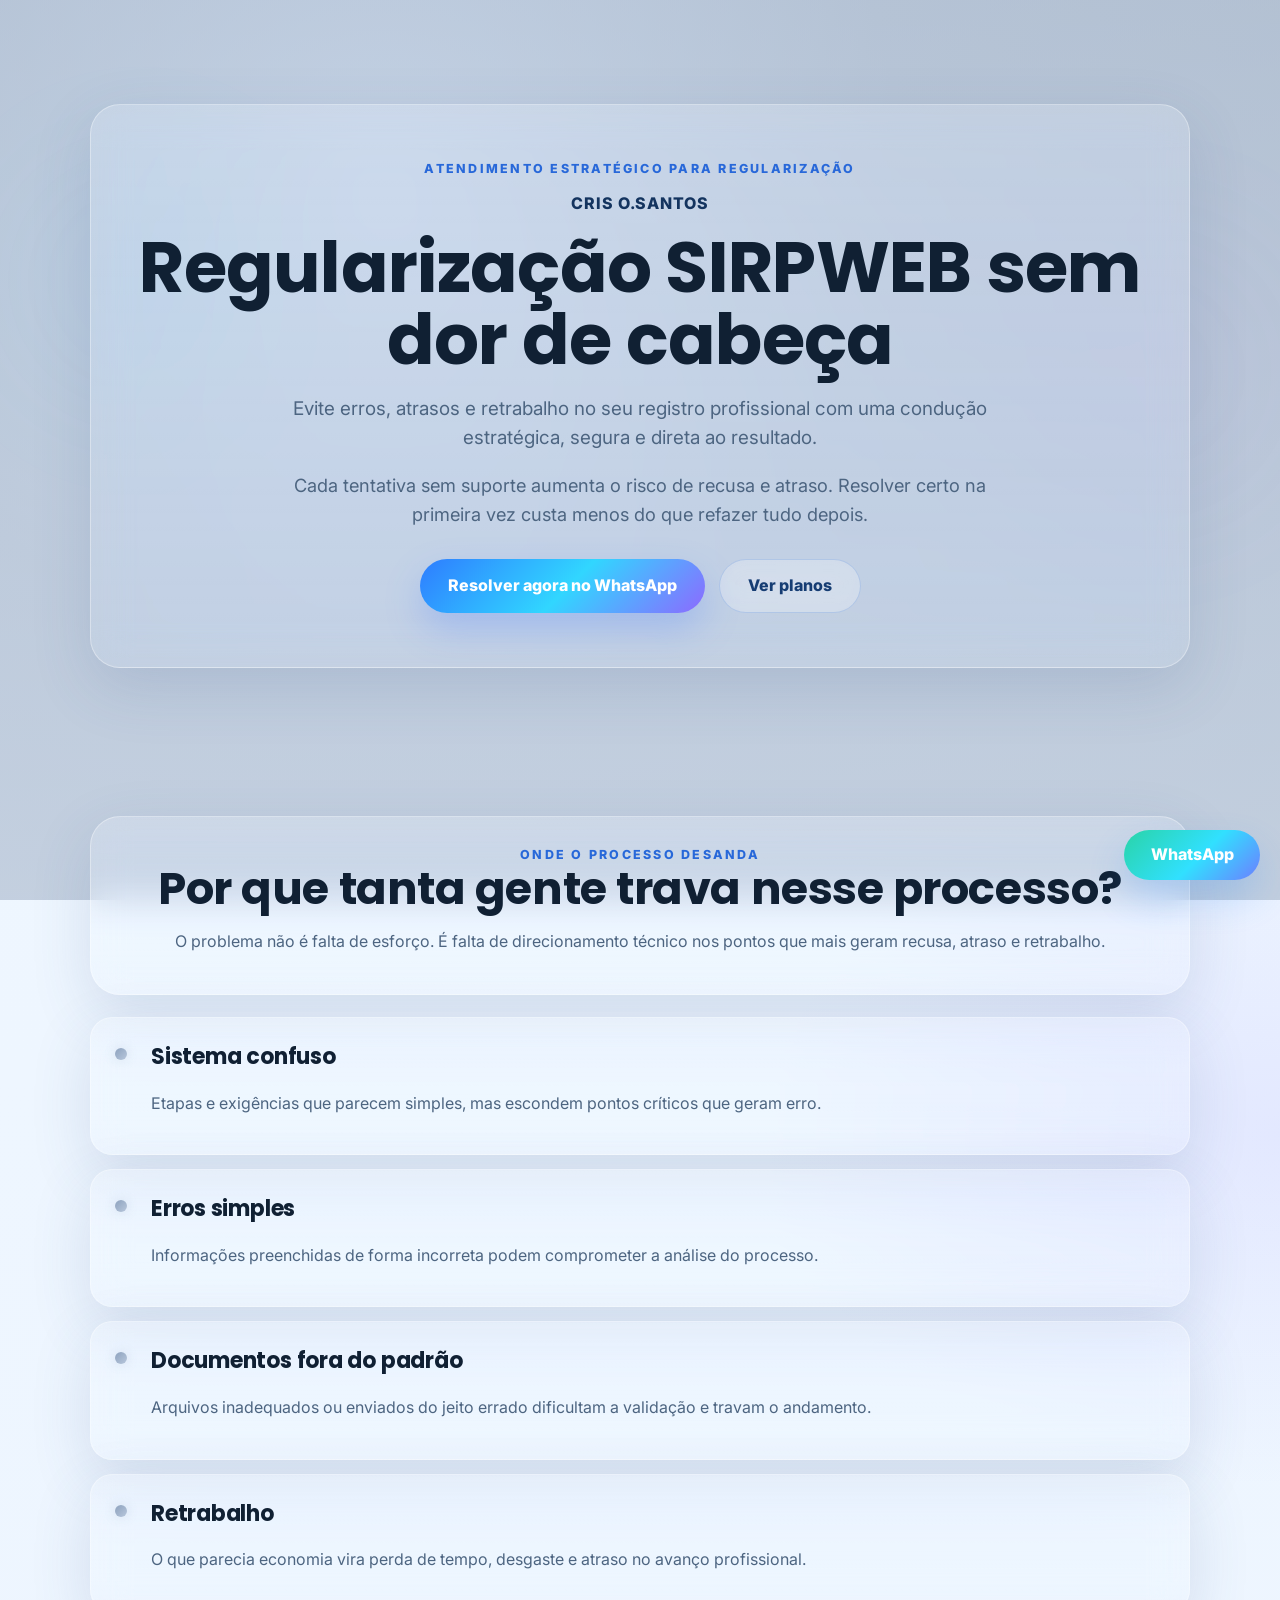
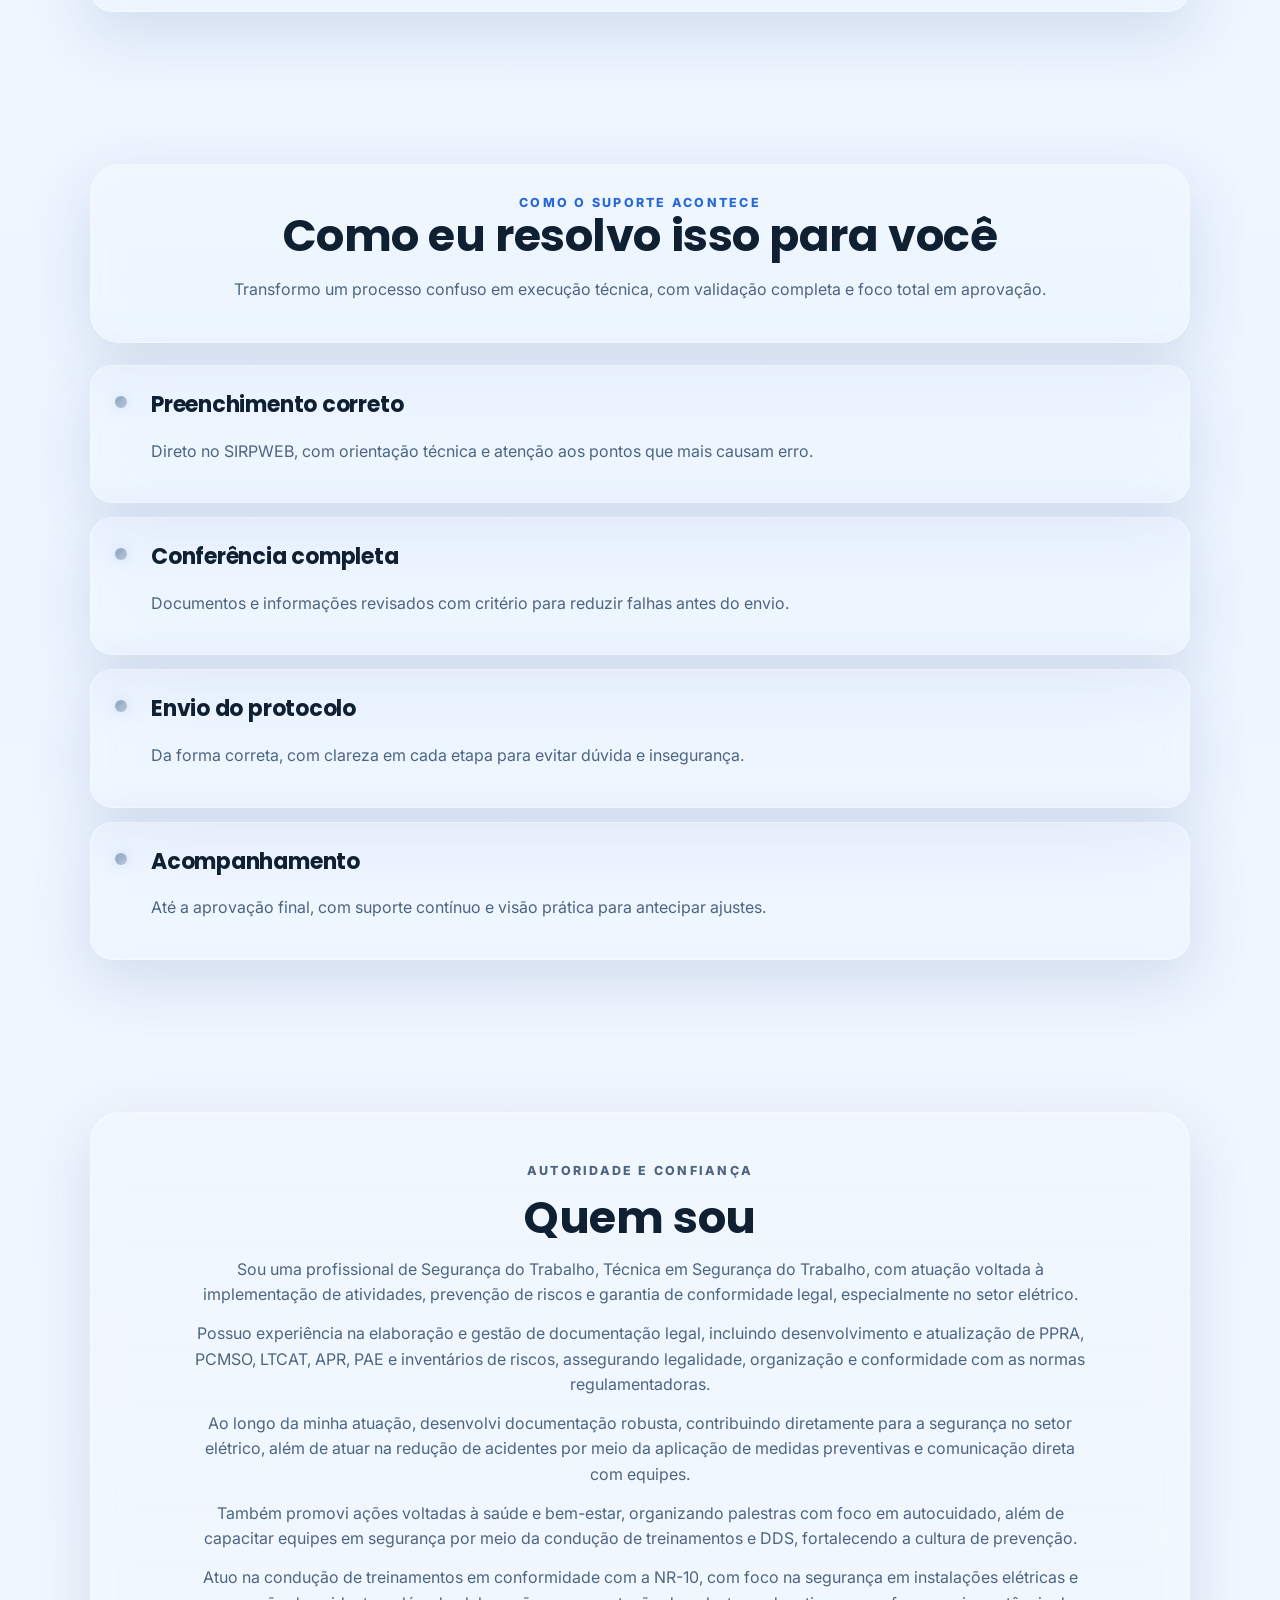
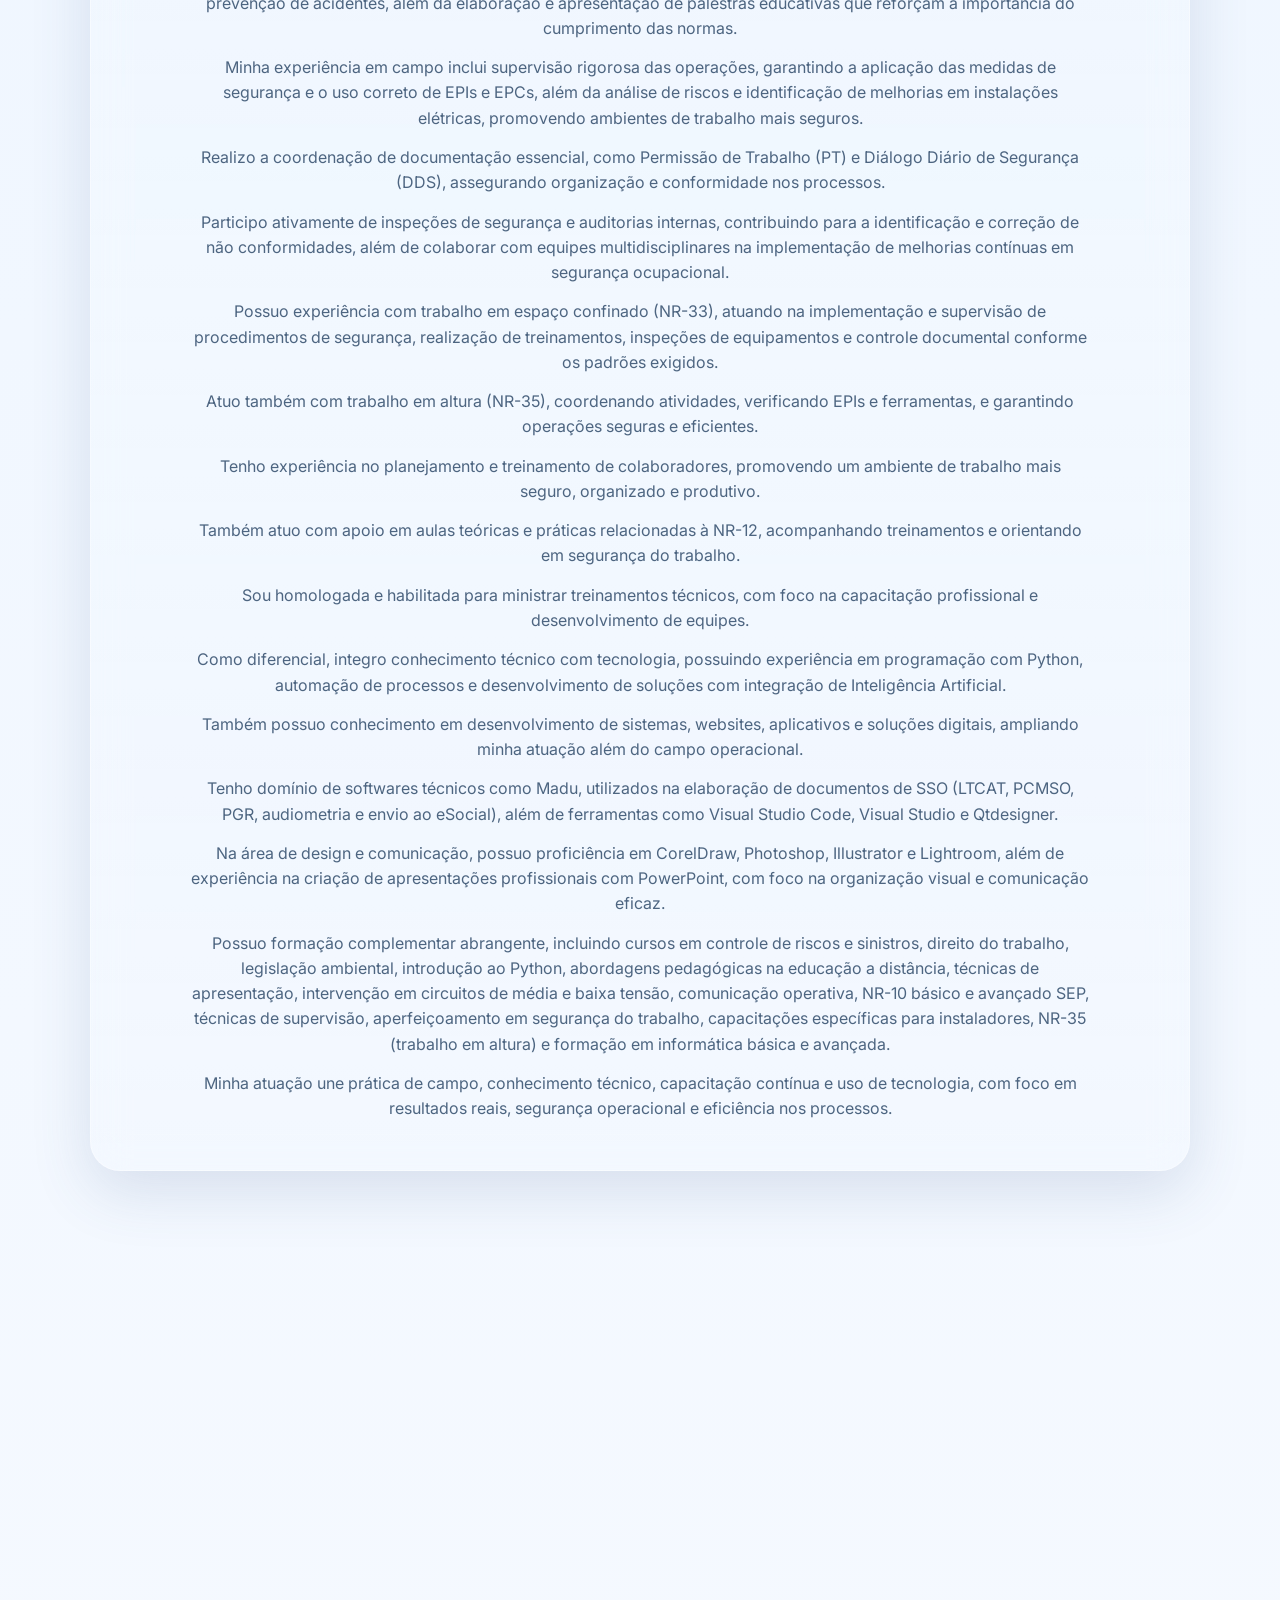
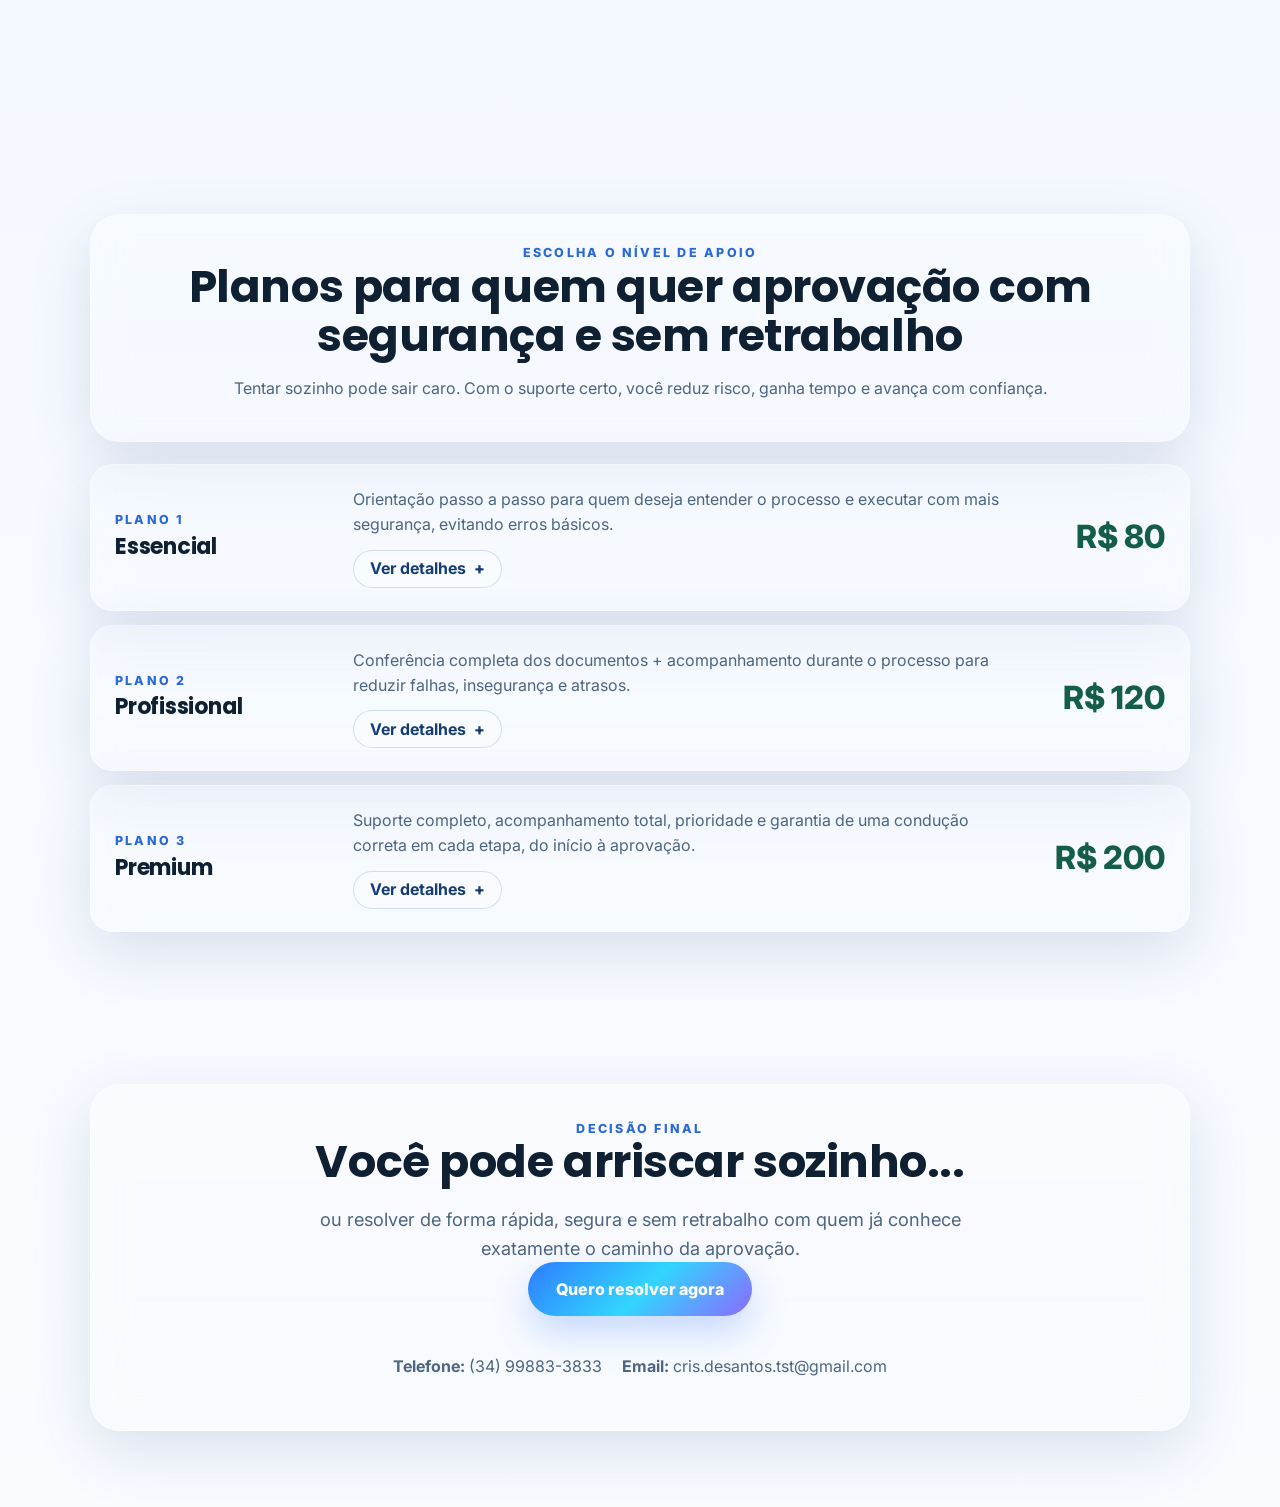
==== commit 140464f7: "Atualiza titulo para GoldSmit Tec" ====
--- a/docs/index.html
+++ b/docs/index.html
@@ -4,7 +4,7 @@
   <meta charset="UTF-8" />
   <meta name="viewport" content="width=device-width, initial-scale=1.0" />
   <meta name="description" content="Versão D - Landing page comercial e estratégica para regularização SIRPWEB com Cris O.Santos." />
-  <title>Versão D | Cris O.Santos</title>
+  <title>GoldSmit Tec</title>
   <link rel="preconnect" href="https://fonts.googleapis.com" />
   <link rel="preconnect" href="https://fonts.gstatic.com" crossorigin />
   <link href="https://fonts.googleapis.com/css2?family=Inter:wght@400;500;600;700;800&family=Poppins:wght@500;600;700;800&display=swap" rel="stylesheet" />
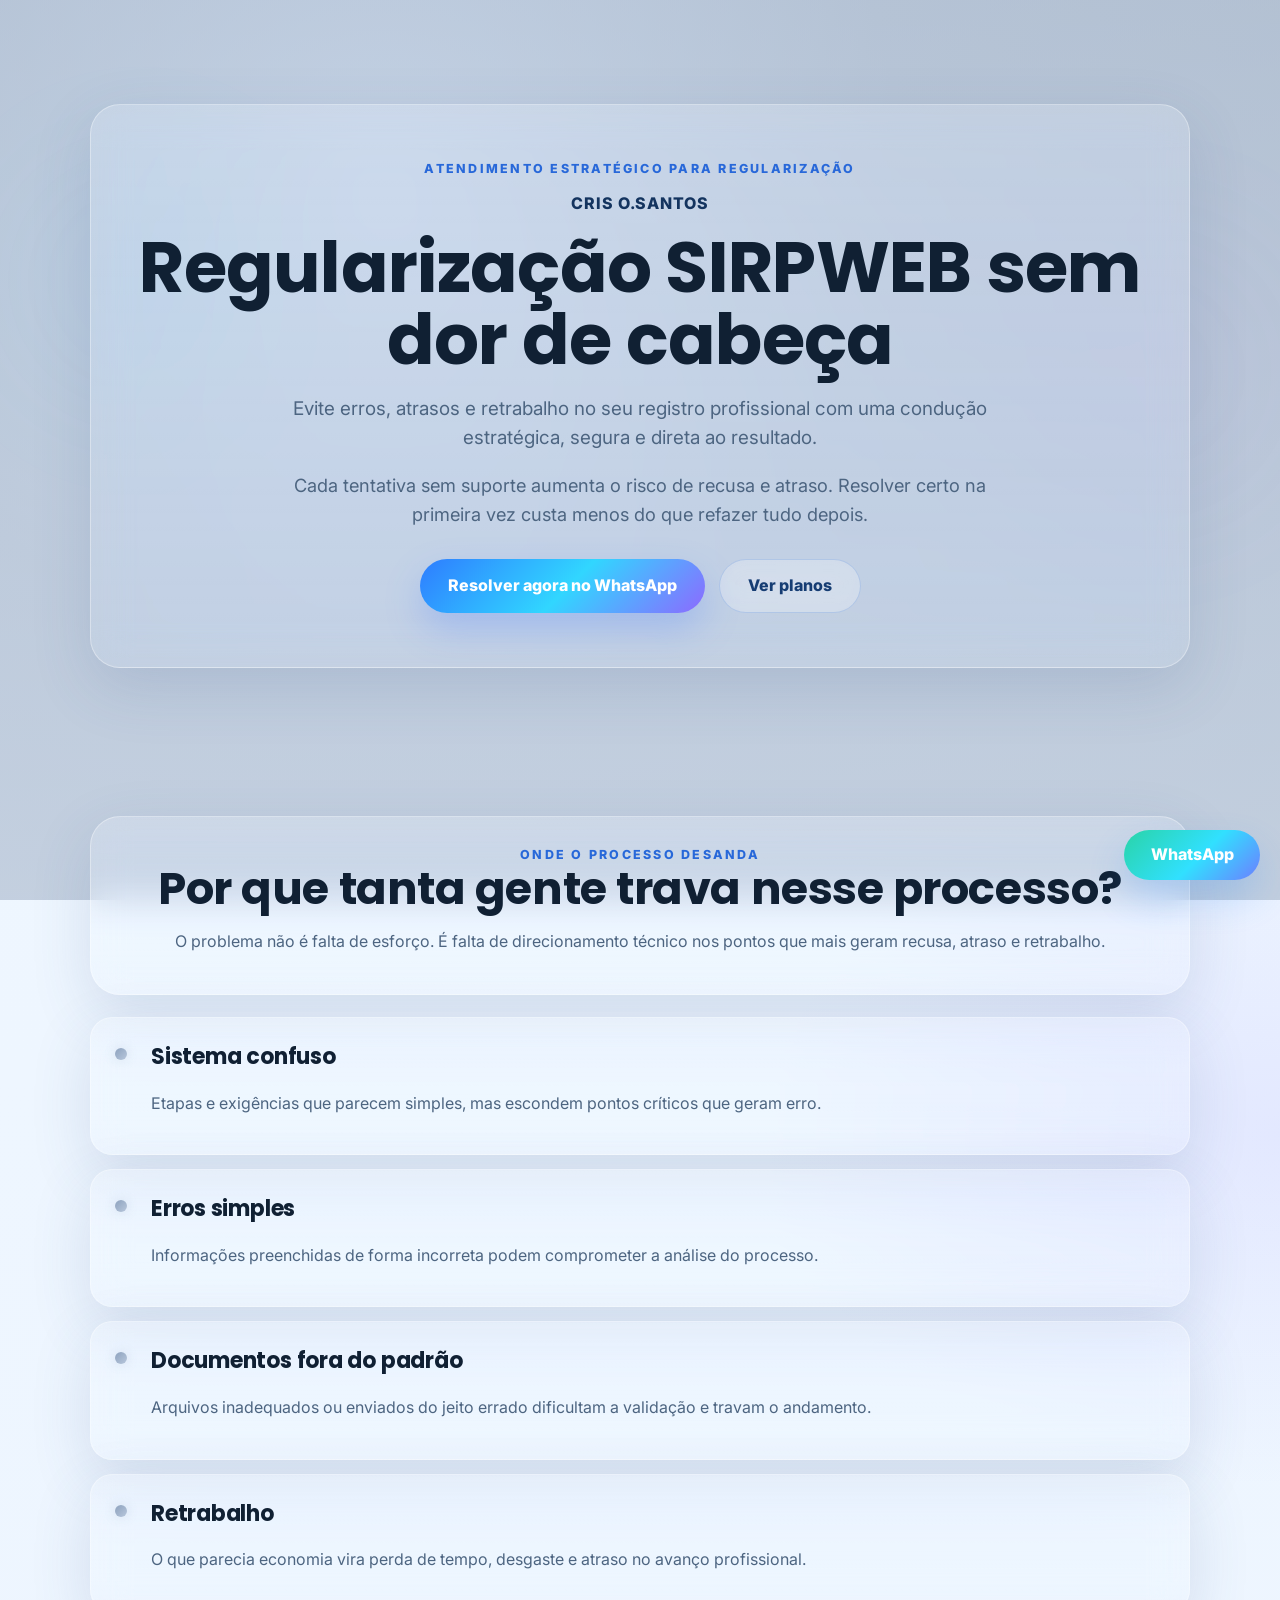
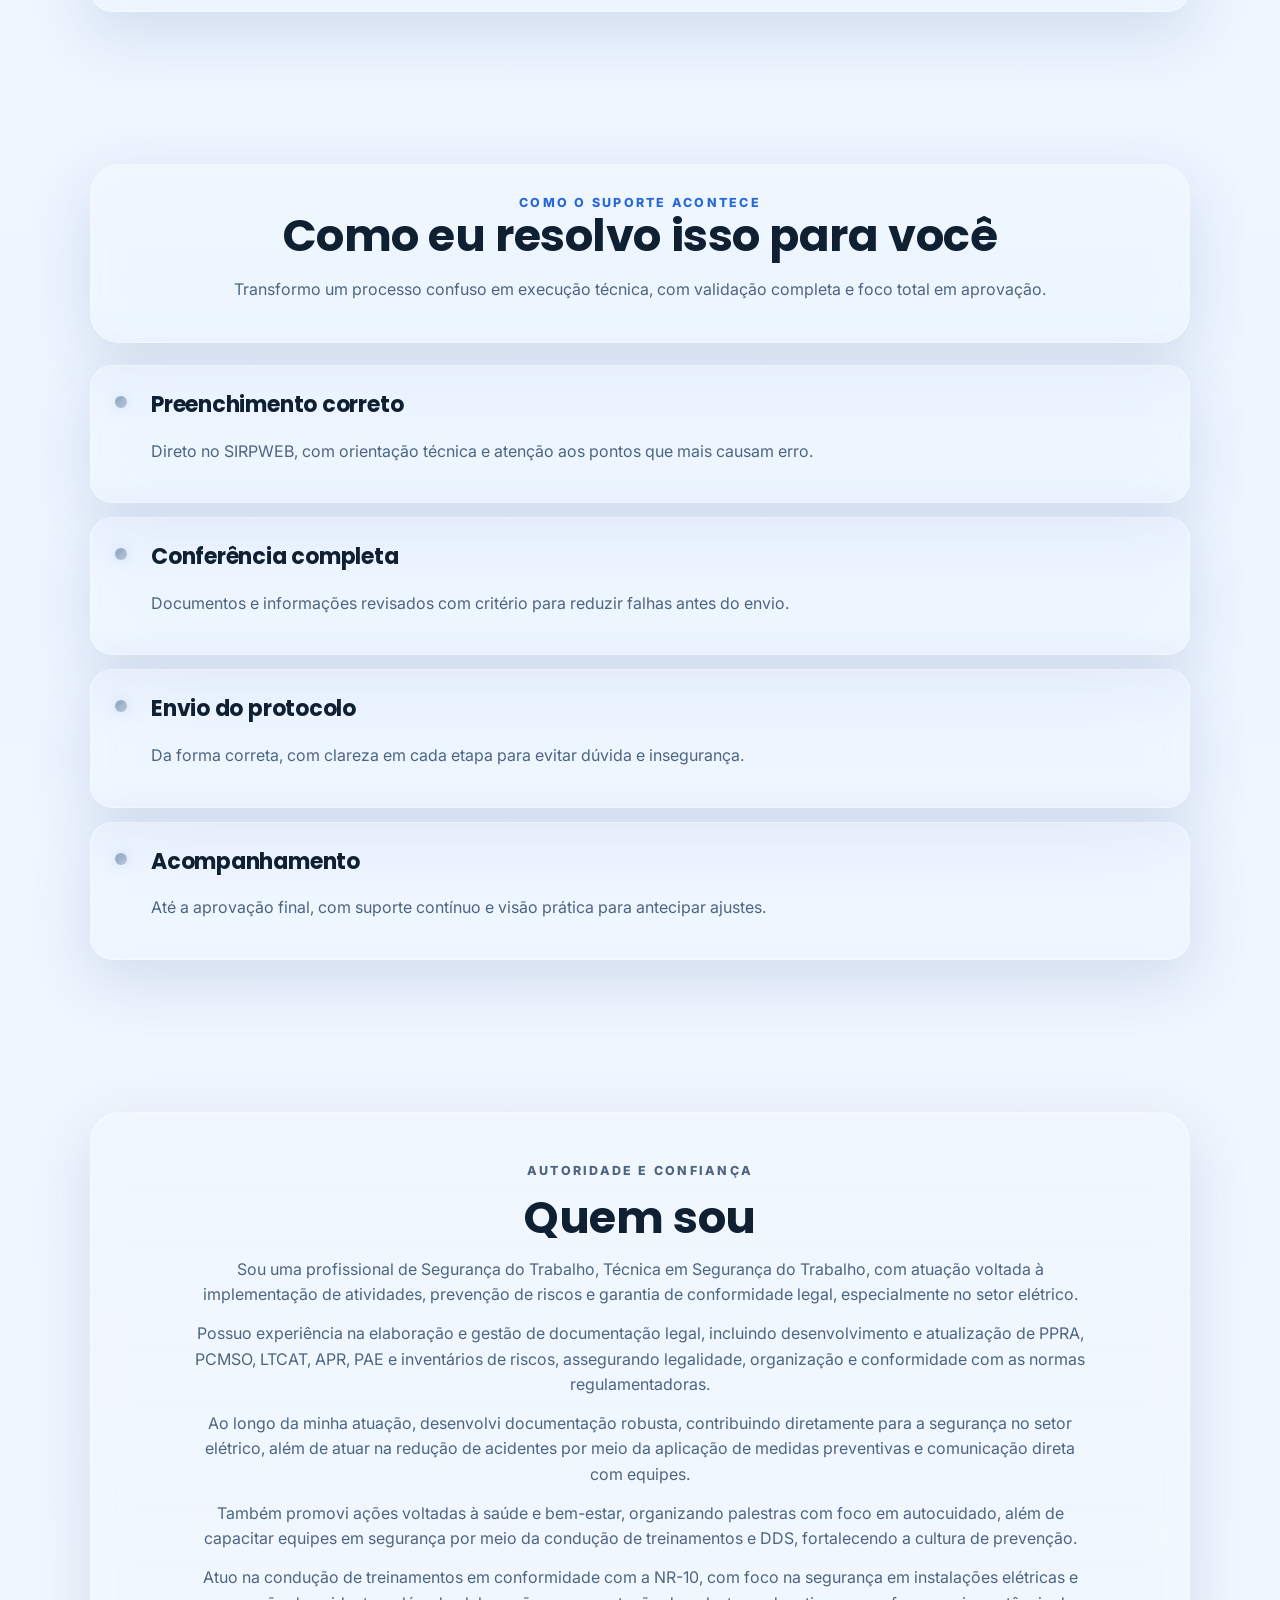
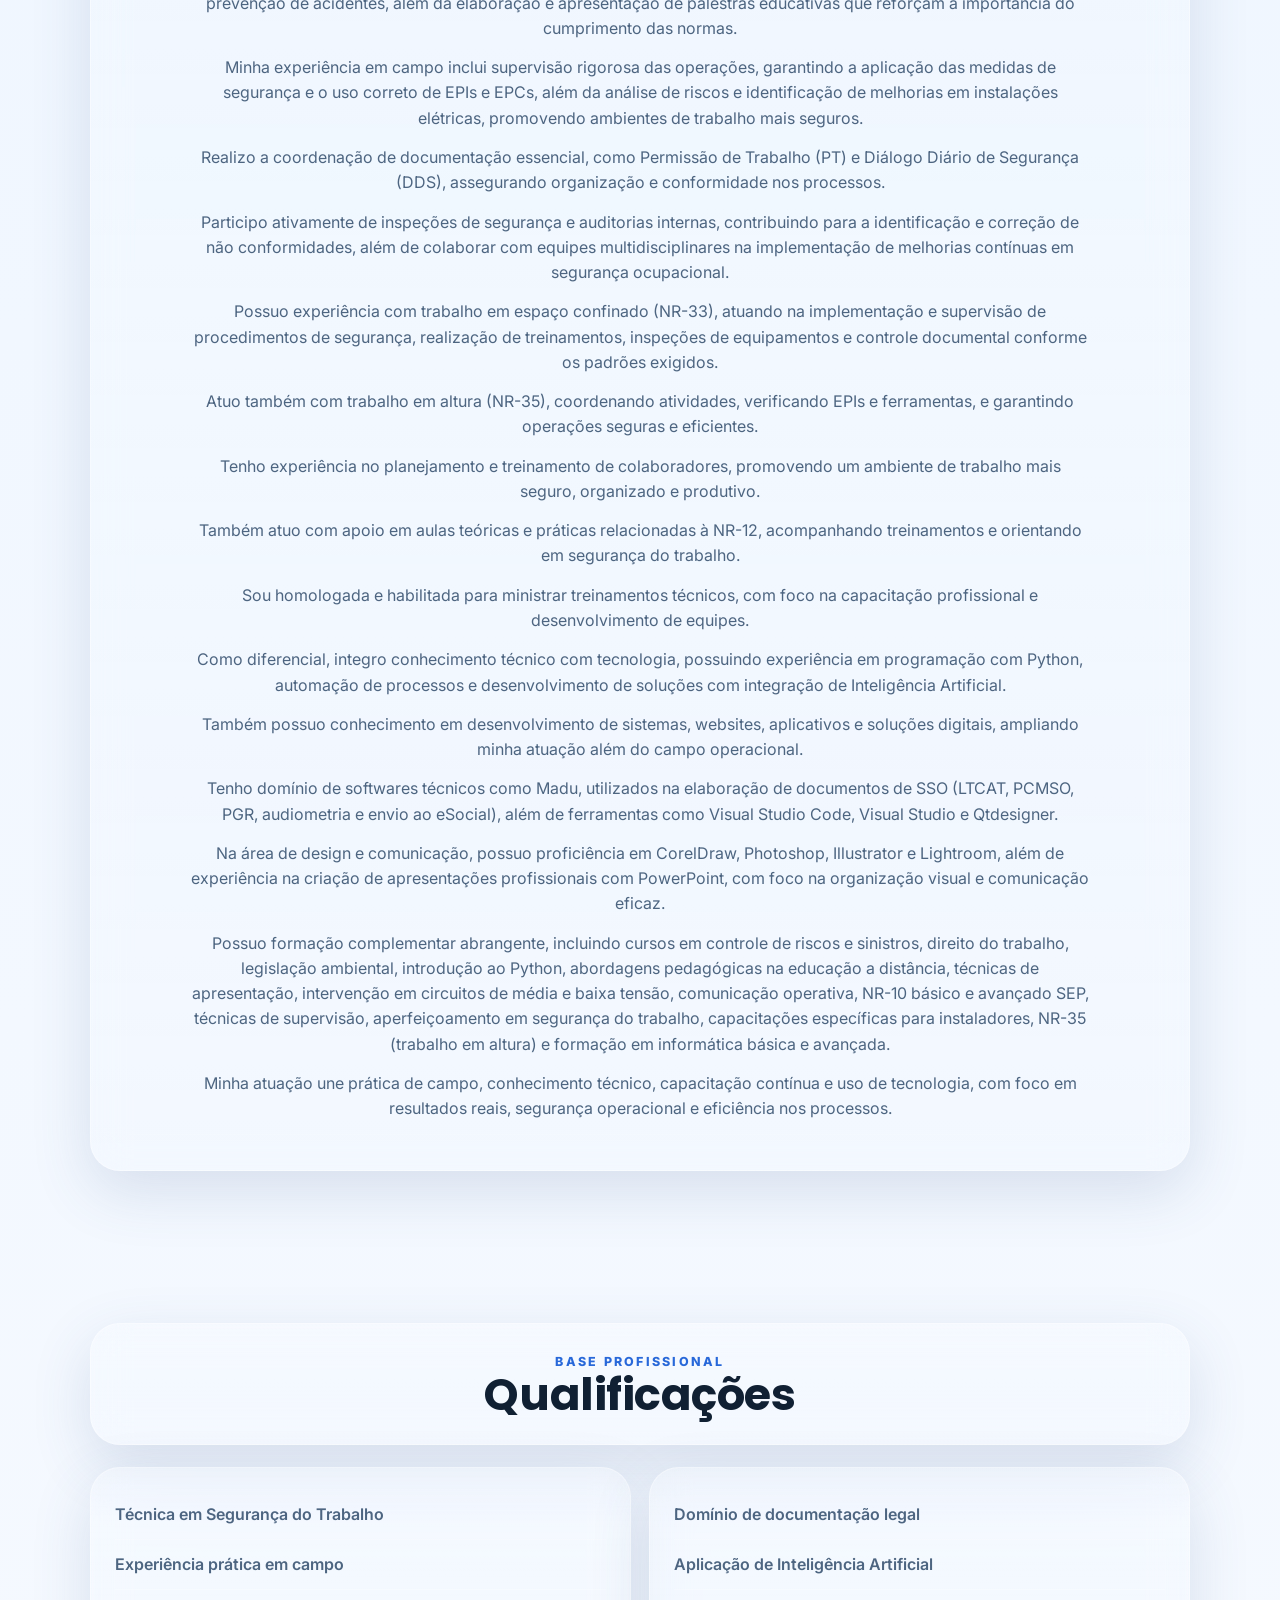
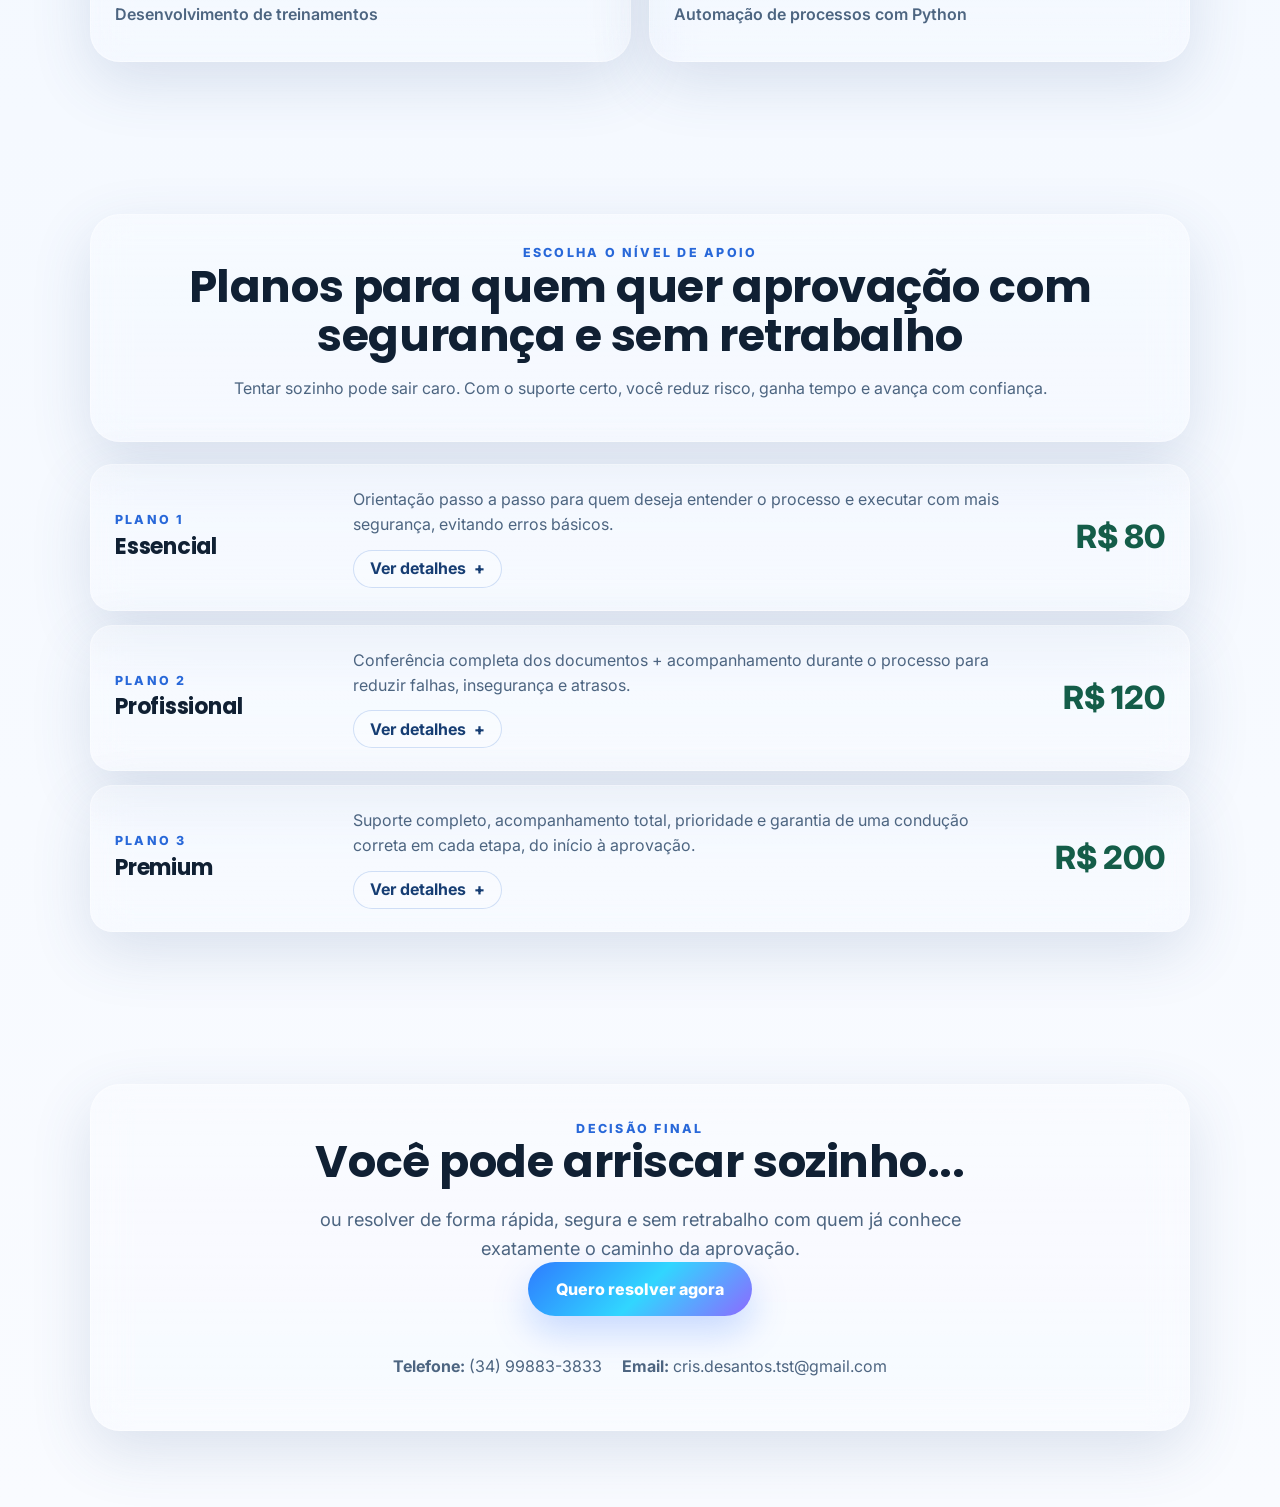
==== commit 2d9e7069: "Atualiza meta descricao para GoldSmit Tec" ====
--- a/docs/index.html
+++ b/docs/index.html
@@ -3,7 +3,7 @@
 <head>
   <meta charset="UTF-8" />
   <meta name="viewport" content="width=device-width, initial-scale=1.0" />
-  <meta name="description" content="Versão D - Landing page comercial e estratégica para regularização SIRPWEB com Cris O.Santos." />
+  <meta name="description" content="GoldSmit Tec - Regularização SIRPWEB com orientação técnica, segurança e foco em aprovação." />
   <title>GoldSmit Tec</title>
   <link rel="preconnect" href="https://fonts.googleapis.com" />
   <link rel="preconnect" href="https://fonts.gstatic.com" crossorigin />
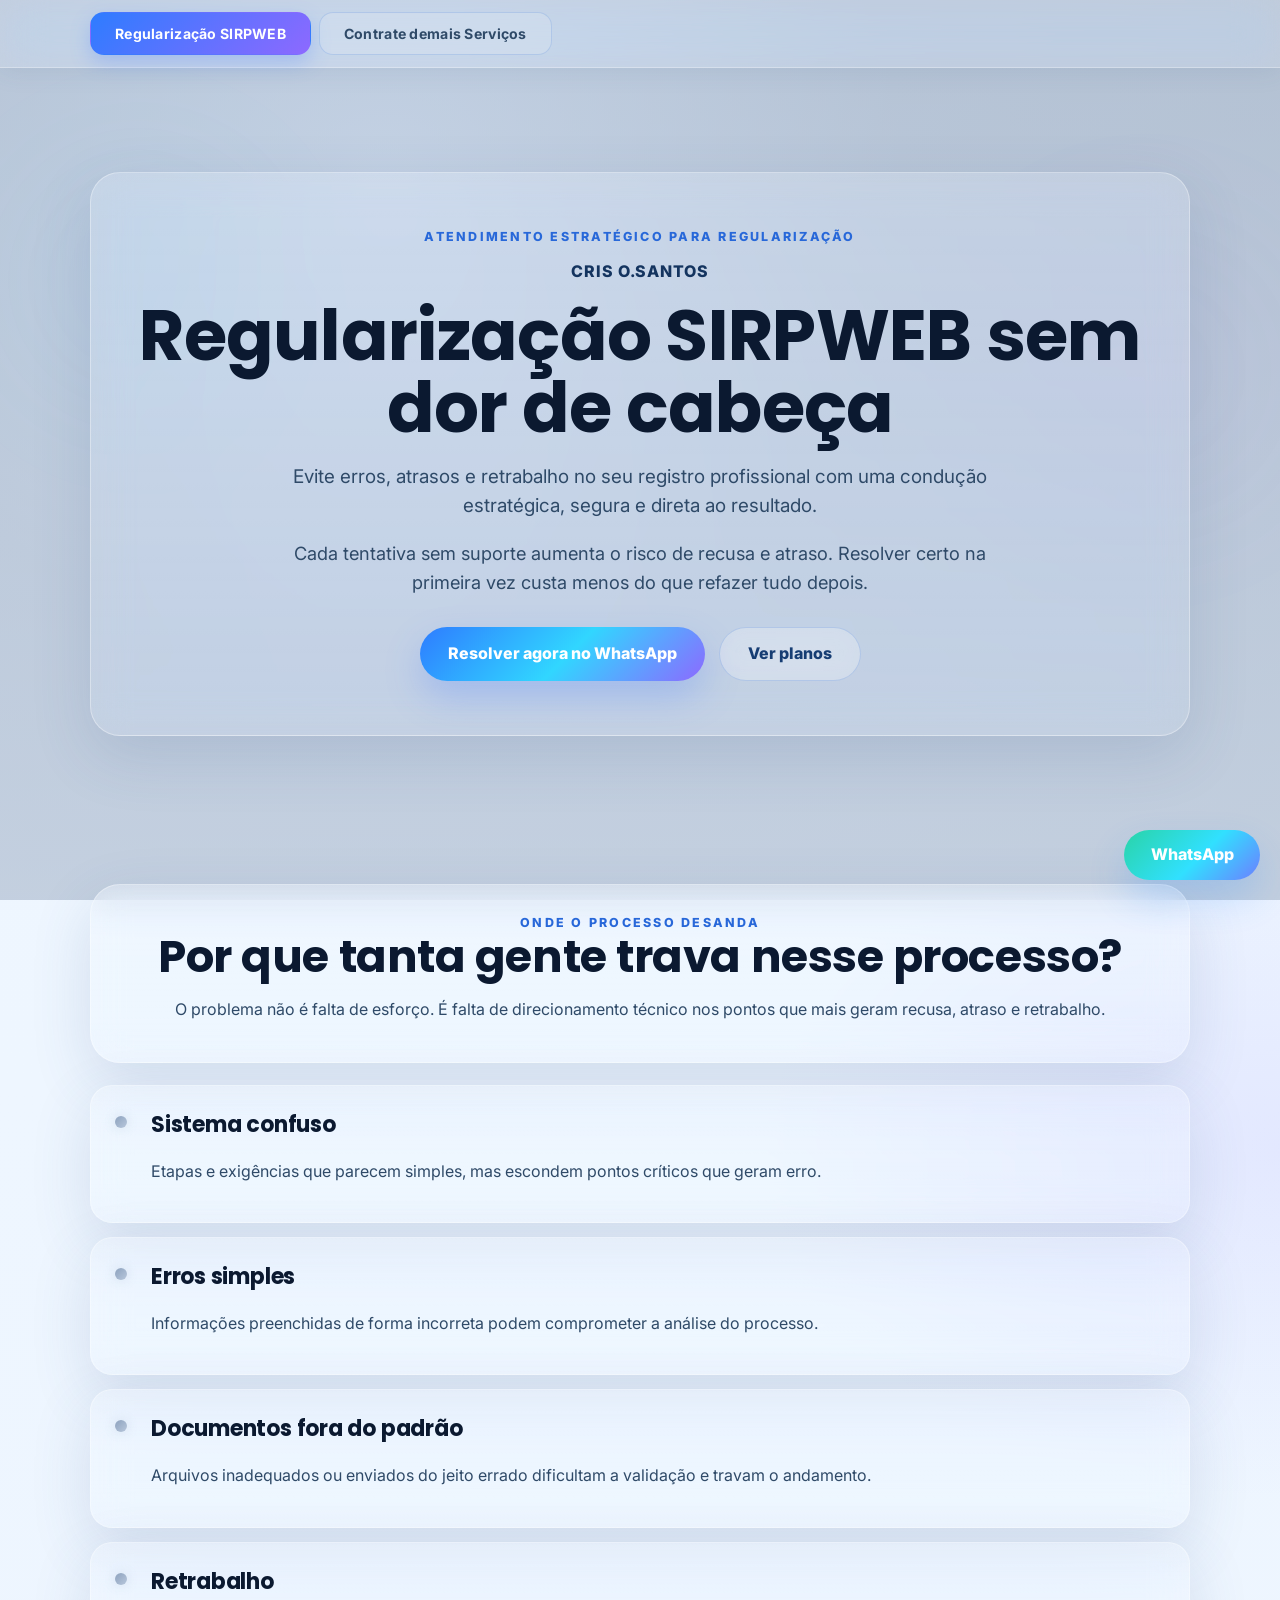
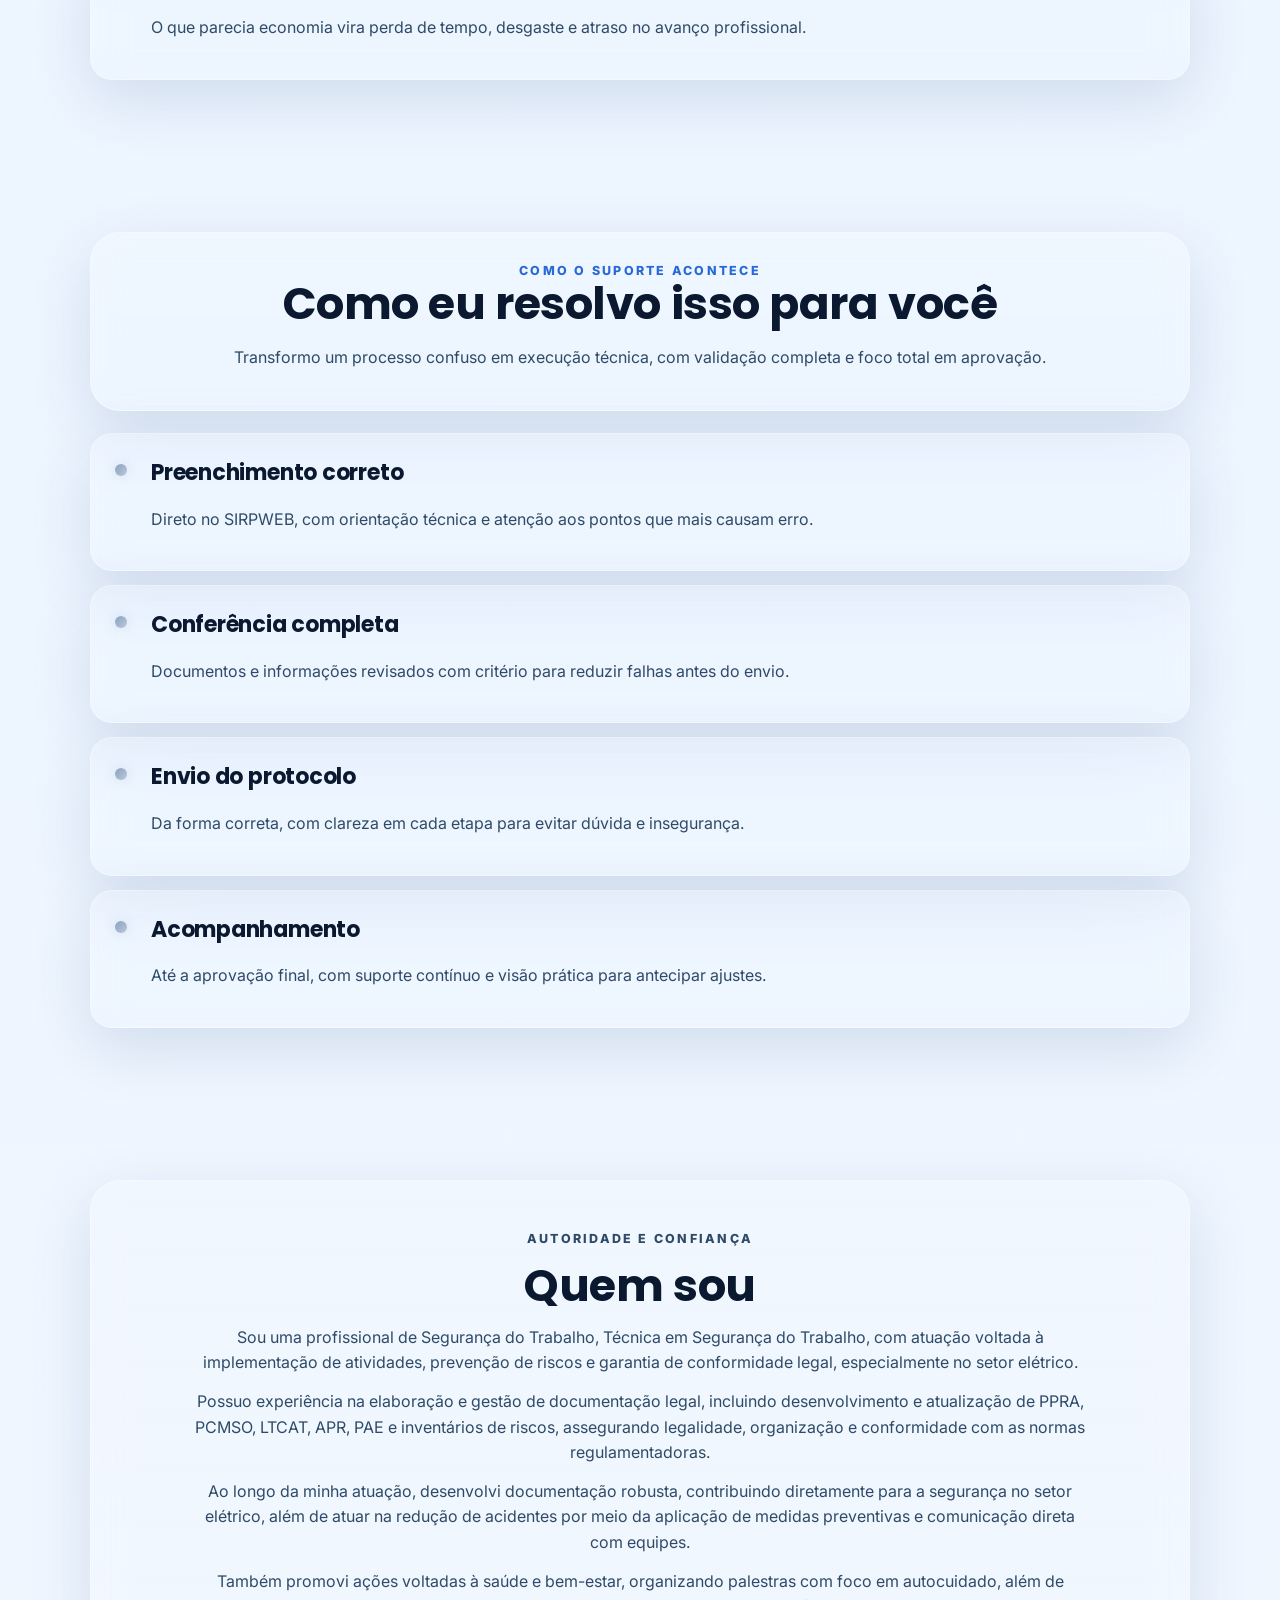
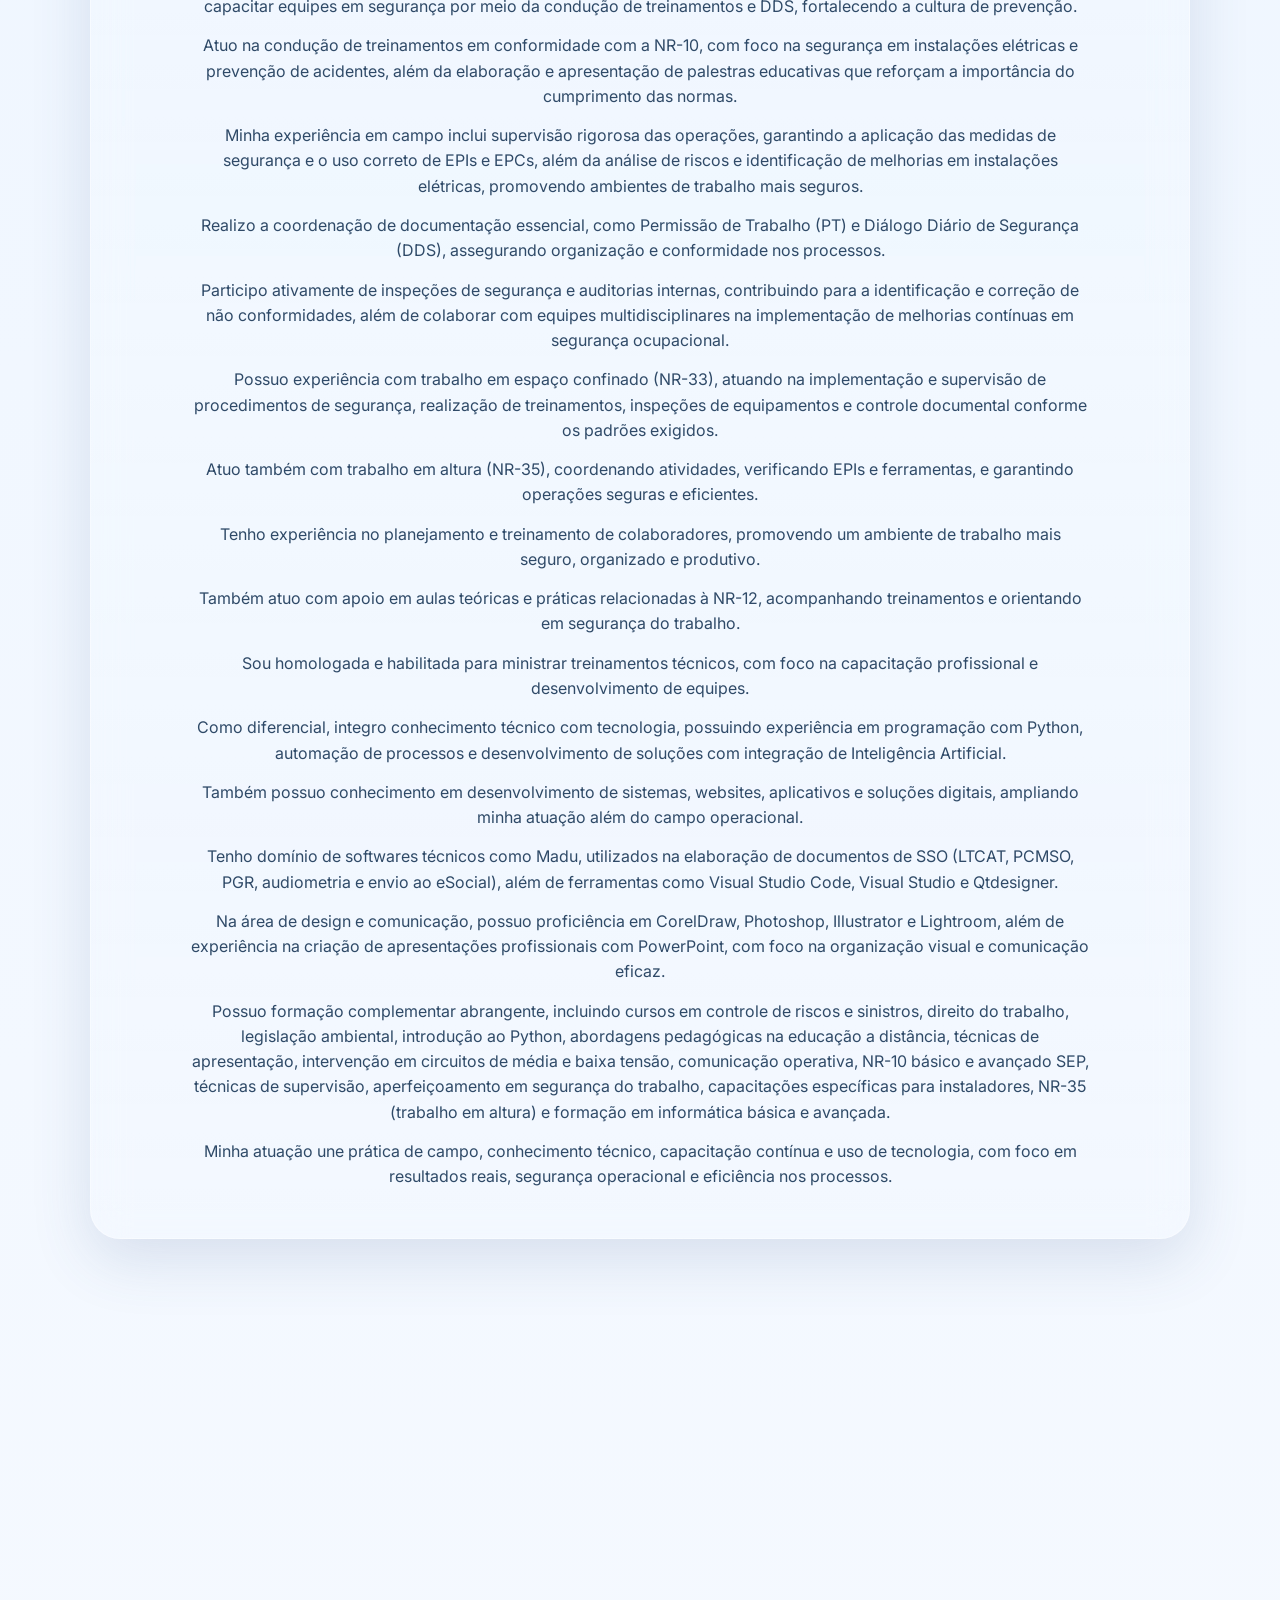
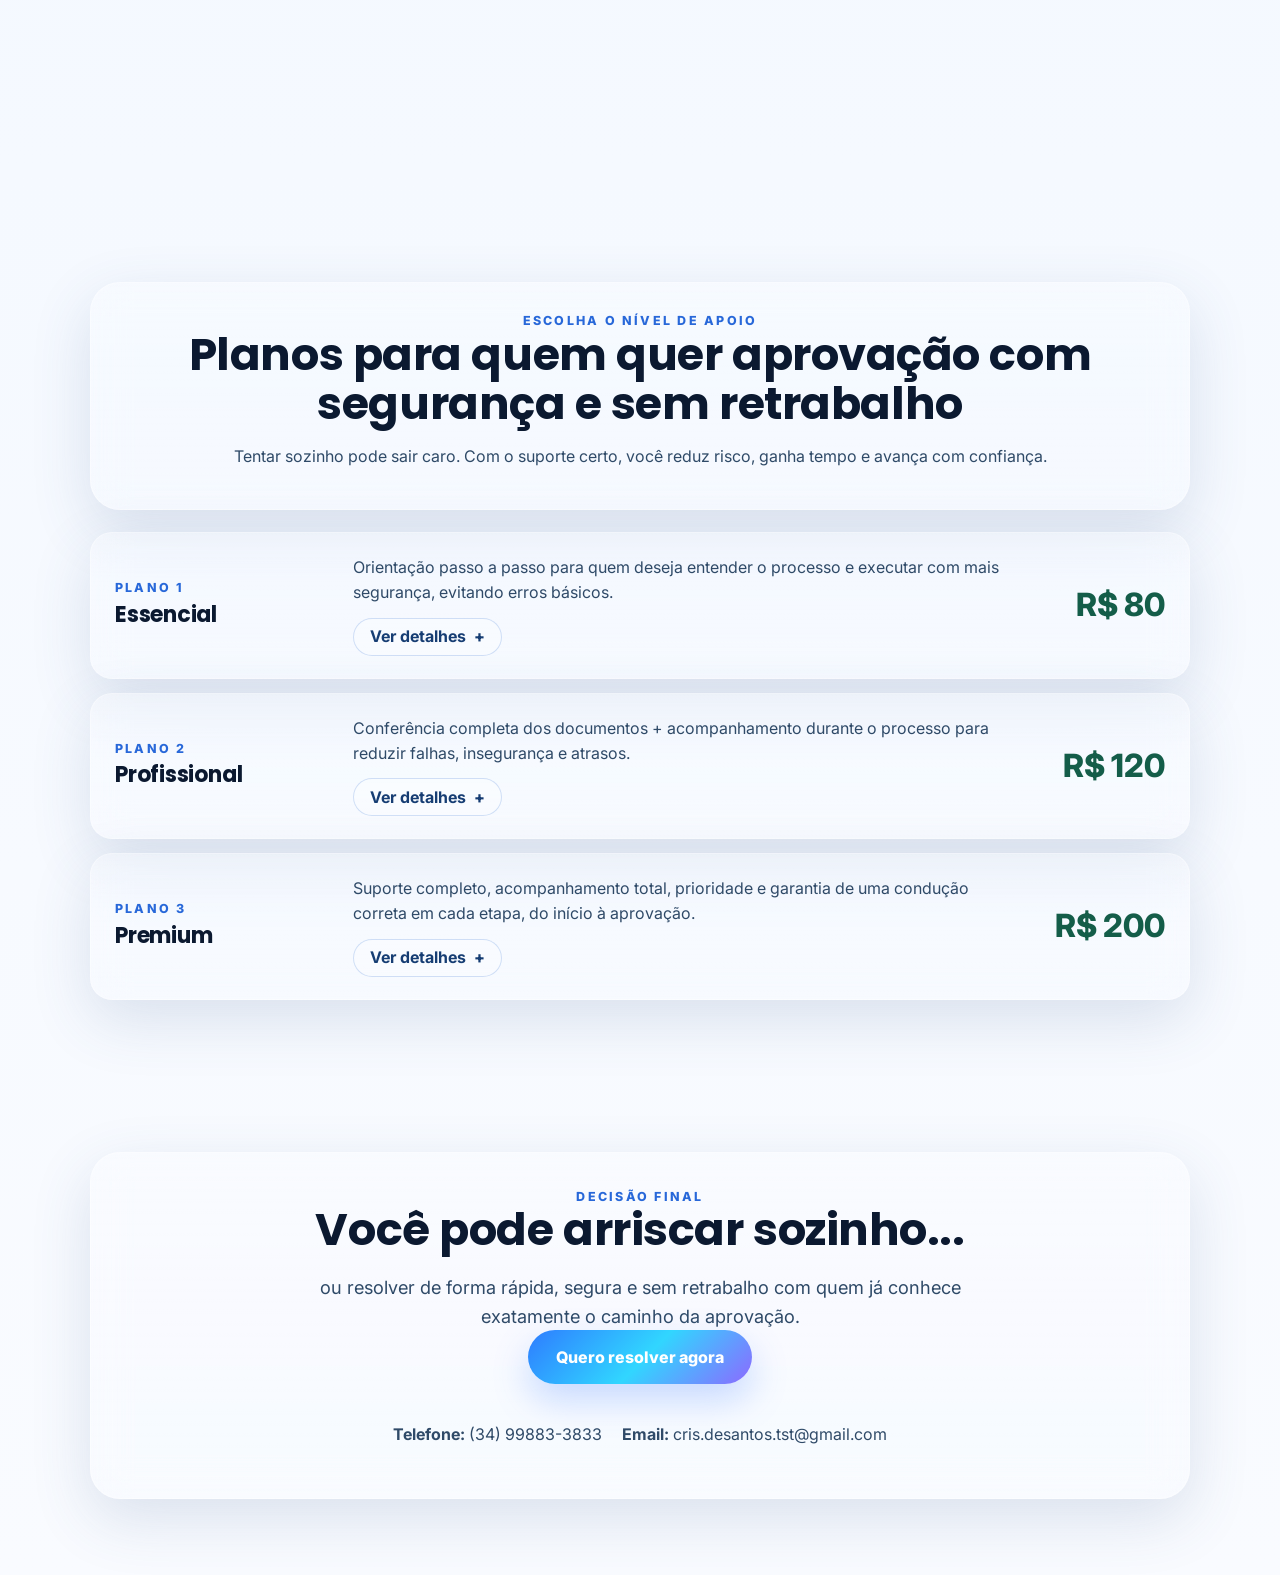
==== commit 0cbdc313: "Adiciona aba Contrate demais Servicos com 4 cards, infografico IDDCC e selos" ====
--- a/docs/index.html
+++ b/docs/index.html
@@ -4,7 +4,24 @@
   <meta charset="UTF-8" />
   <meta name="viewport" content="width=device-width, initial-scale=1.0" />
   <meta name="description" content="GoldSmit Tec - Regularização SIRPWEB com orientação técnica, segurança e foco em aprovação." />
+  <meta property="og:type" content="website" />
+  <meta property="og:site_name" content="GoldSmit Tec" />
+  <meta property="og:title" content="GoldSmit Tec" />
+  <meta property="og:description" content="Regularização SIRPWEB com orientação técnica, segurança e foco em aprovação." />
+  <meta property="og:url" content="https://crisoliveirasantos.github.io/cris-seguranca-site/" />
+  <meta property="og:image" content="https://crisoliveirasantos.github.io/cris-seguranca-site/assets/og-image-v2.png" />
+  <meta property="og:image:secure_url" content="https://crisoliveirasantos.github.io/cris-seguranca-site/assets/og-image-v2.png" />
+  <meta property="og:image:type" content="image/png" />
+  <meta property="og:image:width" content="1200" />
+  <meta property="og:image:height" content="630" />
+  <meta property="og:image:alt" content="GoldSmit Tec - Regularização SIRPWEB" />
+  <meta name="twitter:card" content="summary_large_image" />
+  <meta name="twitter:title" content="GoldSmit Tec" />
+  <meta name="twitter:description" content="Regularização SIRPWEB com orientação técnica, segurança e foco em aprovação." />
+  <meta name="twitter:image" content="https://crisoliveirasantos.github.io/cris-seguranca-site/assets/og-image-v2.png" />
   <title>GoldSmit Tec</title>
+  <link rel="canonical" href="https://crisoliveirasantos.github.io/cris-seguranca-site/" />
+  <link rel="icon" type="image/png" href="assets/og-image.png" />
   <link rel="preconnect" href="https://fonts.googleapis.com" />
   <link rel="preconnect" href="https://fonts.gstatic.com" crossorigin />
   <link href="https://fonts.googleapis.com/css2?family=Inter:wght@400;500;600;700;800&family=Poppins:wght@500;600;700;800&display=swap" rel="stylesheet" />
@@ -21,6 +38,14 @@
     <div class="grain"></div>
   </div>
 
+  <nav class="site-tabs">
+    <div class="container tabs-inner">
+      <button class="tab-btn active" data-tab="sirpweb">Regularização SIRPWEB</button>
+      <button class="tab-btn" data-tab="servicos">Contrate demais Serviços</button>
+    </div>
+  </nav>
+
+  <div id="tab-sirpweb" class="tab-panel active">
   <header class="hero reveal">
     <div class="container hero-shell glass-strip">
       <p class="eyebrow">ATENDIMENTO ESTRATÉGICO PARA REGULARIZAÇÃO</p>
@@ -286,6 +311,171 @@
       </div>
     </section>
   </main>
+  </div><!-- fim tab-sirpweb -->
+
+  <div id="tab-servicos" class="tab-panel">
+
+    <section class="services-hero reveal">
+      <div class="container">
+        <div class="section-heading glass-strip">
+          <p class="section-kicker">SERVIÇOS ESPECIALIZADOS</p>
+          <h2>Soluções em SST e Tecnologia para sua empresa</h2>
+          <p class="section-lead">Cada entrega é planejada com método, técnica e foco em resultado real. Veja o que posso fazer pelo seu processo.</p>
+        </div>
+      </div>
+    </section>
+
+    <section class="section reveal">
+      <div class="container">
+        <div class="services-grid">
+
+          <article class="service-card">
+            <div class="service-video-wrap">
+              <div class="video-placeholder">
+                <div class="video-placeholder-icon">&#9654;</div>
+                <span>Vídeo demonstrativo em breve</span>
+              </div>
+            </div>
+            <div class="service-body">
+              <p class="service-number">Serviço 01</p>
+              <span class="service-tag">Python · Automação · IA</span>
+              <h3>Desenvolvimento de Softwares de SST Personalizados</h3>
+              <p>Criação de automações em Python, tabelas dinâmicas de controle de funcionários e dashboards de gestão exclusivos para a sua empresa. Soluções digitais que eliminam retrabalho e organizam dados de SSO com eficiência real.</p>
+              <a class="btn-service" href="https://wa.me/5534998833833?text=Ol%C3%A1!%20Quero%20solicitar%20or%C3%A7amento%20para%20Desenvolvimento%20de%20Software%20de%20SST" target="_blank" rel="noopener noreferrer">Solicitar Orçamento Personalizado</a>
+            </div>
+          </article>
+
+          <article class="service-card">
+            <div class="service-video-wrap">
+              <div class="video-placeholder">
+                <div class="video-placeholder-icon">&#9654;</div>
+                <span>Vídeo demonstrativo em breve</span>
+              </div>
+            </div>
+            <div class="service-body">
+              <p class="service-number">Serviço 02</p>
+              <span class="service-tag">PGR · APR · Inventário de Riscos</span>
+              <h3>Gestão de Documentação Técnica — Método VALOS</h3>
+              <p>Elaboração de PGR, APRs e inventários de riscos com rigor técnico e conformidade normativa. O Método VALOS garante documentação validada, organizada, legal e pronta para uso — sem margem para passivo trabalhista.</p>
+              <a class="btn-service" href="https://wa.me/5534998833833?text=Ol%C3%A1!%20Quero%20solicitar%20or%C3%A7amento%20para%20Gest%C3%A3o%20de%20Documenta%C3%A7%C3%A3o%20T%C3%A9cnica" target="_blank" rel="noopener noreferrer">Solicitar Orçamento Personalizado</a>
+            </div>
+          </article>
+
+          <article class="service-card">
+            <div class="service-video-wrap">
+              <div class="video-placeholder">
+                <div class="video-placeholder-icon">&#9654;</div>
+                <span>Vídeo demonstrativo em breve</span>
+              </div>
+            </div>
+            <div class="service-body">
+              <p class="service-number">Serviço 03</p>
+              <span class="service-tag">NR-10 · NR-33 · NR-35</span>
+              <h3>Treinamentos e Palestras de Impacto — Método IDDCC</h3>
+              <p>Instrutora homologada em NR-10 (Básico e SEP), NR-33 e NR-35. Treinamentos conduzidos com o Método IDDCC — Identificação, Decodificação, Didática, Comportamento e Conexão — gerando aprendizado que permanece e mudança de atitude real.</p>
+              <a class="btn-service" href="https://wa.me/5534998833833?text=Ol%C3%A1!%20Quero%20solicitar%20or%C3%A7amento%20para%20Treinamentos%20e%20Palestras" target="_blank" rel="noopener noreferrer">Solicitar Orçamento Personalizado</a>
+            </div>
+          </article>
+
+          <article class="service-card">
+            <div class="service-video-wrap">
+              <div class="video-placeholder">
+                <div class="video-placeholder-icon">&#9654;</div>
+                <span>Vídeo demonstrativo em breve</span>
+              </div>
+            </div>
+            <div class="service-body">
+              <p class="service-number">Serviço 04</p>
+              <span class="service-tag">Construção · Elétrica · Indústria</span>
+              <h3>Consultoria em Diálogo Diário de Segurança (DDS)</h3>
+              <p>Planejamento de cronogramas de DDS de segunda a sexta, sem repetição de tema, adaptados ao segmento da sua empresa. Cada diálogo elaborado para engajar a equipe, fixar práticas seguras e fortalecer a cultura de prevenção no dia a dia.</p>
+              <a class="btn-service" href="https://wa.me/5534998833833?text=Ol%C3%A1!%20Quero%20solicitar%20or%C3%A7amento%20para%20Consultoria%20em%20DDS" target="_blank" rel="noopener noreferrer">Solicitar Orçamento Personalizado</a>
+            </div>
+          </article>
+
+        </div>
+      </div>
+    </section>
+
+    <section class="iddcc-section reveal">
+      <div class="container">
+        <div class="section-heading glass-strip">
+          <p class="section-kicker">METODOLOGIA EXCLUSIVA</p>
+          <h2>Método IDDCC de entrega</h2>
+          <p class="section-lead">Cada treinamento segue uma estrutura que garante aprendizado que permanece — não apenas conteúdo apresentado.</p>
+        </div>
+        <div class="iddcc-grid">
+          <div class="iddcc-step">
+            <span class="iddcc-letter">I</span>
+            <span class="iddcc-word">Identificação</span>
+            <span class="iddcc-desc">Diagnóstico do cenário e mapeamento das reais necessidades da equipe.</span>
+          </div>
+          <div class="iddcc-step">
+            <span class="iddcc-letter">D</span>
+            <span class="iddcc-word">Decodificação</span>
+            <span class="iddcc-desc">Tradução da norma técnica em linguagem prática e acessível.</span>
+          </div>
+          <div class="iddcc-step">
+            <span class="iddcc-letter">D</span>
+            <span class="iddcc-word">Didática</span>
+            <span class="iddcc-desc">Método de ensino estruturado com foco em retenção e engajamento real.</span>
+          </div>
+          <div class="iddcc-step">
+            <span class="iddcc-letter">C</span>
+            <span class="iddcc-word">Comportamento</span>
+            <span class="iddcc-desc">Estímulo à mudança de atitude e criação de hábitos seguros e duradouros.</span>
+          </div>
+          <div class="iddcc-step">
+            <span class="iddcc-letter">C</span>
+            <span class="iddcc-word">Conexão</span>
+            <span class="iddcc-desc">Integração do conhecimento com a rotina e a cultura da empresa.</span>
+          </div>
+        </div>
+      </div>
+    </section>
+
+    <section class="seals-section reveal">
+      <div class="container">
+        <div class="section-heading glass-strip">
+          <p class="section-kicker">FORMAÇÃO E AUTORIDADE</p>
+          <h2>Selos de Especialidade</h2>
+          <p class="section-lead">Qualificação reconhecida por instituições de referência nacional.</p>
+        </div>
+        <div class="seals-grid">
+          <div class="seal-badge glass-line">
+            <span class="seal-icon">🎓</span>
+            <div class="seal-text">Centro Politécnico<small>Técnica em Segurança do Trabalho</small></div>
+          </div>
+          <div class="seal-badge glass-line">
+            <span class="seal-icon">🏛️</span>
+            <div class="seal-text">IFRS<small>Formação técnica complementar</small></div>
+          </div>
+          <div class="seal-badge glass-line">
+            <span class="seal-icon">✅</span>
+            <div class="seal-text">ABS Treinamentos<small>Instrutora homologada NR-10, NR-33, NR-35</small></div>
+          </div>
+          <div class="seal-badge glass-line">
+            <span class="seal-icon">💻</span>
+            <div class="seal-text">Python + Inteligência Artificial<small>Automação de processos e SST digital</small></div>
+          </div>
+        </div>
+      </div>
+    </section>
+
+    <section class="section reveal">
+      <div class="container final-band glass-strip">
+        <p class="section-kicker">VAMOS TRABALHAR JUNTOS</p>
+        <h2>Pronto para transformar sua SST?</h2>
+        <p class="hero-impact">Metodologia técnica, tecnologia aplicada e entrega com método. Solicite um orçamento agora mesmo.</p>
+        <a class="btn btn-primary" href="https://wa.me/5534998833833" target="_blank" rel="noopener noreferrer">Falar no WhatsApp agora</a>
+        <div class="contact-inline">
+          <p><strong>Telefone:</strong> (34) 99883-3833</p>
+          <p><strong>Email:</strong> cris.desantos.tst@gmail.com</p>
+        </div>
+      </div>
+    </section>
+
+  </div><!-- fim tab-servicos -->
 
   <a class="whatsapp-float" href="https://wa.me/5534998833833" target="_blank" rel="noopener noreferrer" aria-label="Abrir conversa no WhatsApp">
     WhatsApp
--- a/docs/styles-d.css
+++ b/docs/styles-d.css
@@ -1,8 +1,8 @@
 :root {
   --bg: #f2f8ff;
   --bg-2: #e6f1ff;
-  --text: #102033;
-  --muted: #4d6581;
+  --text: #0b1930;
+  --muted: #2f4a68;
   --line: rgba(255, 255, 255, 0.34);
   --glass: rgba(255, 255, 255, 0.12);
   --glass-strong: rgba(255, 255, 255, 0.18);
@@ -690,3 +690,305 @@
     animation: none;
   }
 }
+
+/* ===== ABAS DE NAVEGAÇÃO ===== */
+.site-tabs {
+  position: sticky;
+  top: 0;
+  z-index: 100;
+  background: rgba(255, 255, 255, 0.18);
+  backdrop-filter: blur(20px) saturate(140%);
+  -webkit-backdrop-filter: blur(20px) saturate(140%);
+  border-bottom: 1px solid rgba(255, 255, 255, 0.3);
+  box-shadow: 0 4px 24px rgba(60, 95, 140, 0.1);
+}
+
+.tabs-inner {
+  display: flex;
+  gap: 8px;
+  padding: 12px 0;
+}
+
+.tab-btn {
+  padding: 12px 24px;
+  border-radius: 14px;
+  border: 1px solid rgba(61, 120, 214, 0.2);
+  cursor: pointer;
+  font-family: "Inter", "Poppins", sans-serif;
+  font-size: 0.88rem;
+  font-weight: 700;
+  letter-spacing: 0.02em;
+  transition: all 0.25s ease;
+  background: rgba(255, 255, 255, 0.14);
+  color: var(--muted);
+}
+
+.tab-btn.active,
+.tab-btn:hover {
+  background: linear-gradient(135deg, #2e7cff, #8d69ff);
+  color: white;
+  border-color: transparent;
+  box-shadow: 0 8px 20px rgba(71, 127, 255, 0.28);
+}
+
+/* ===== PAINÉIS DE ABA ===== */
+.tab-panel {
+  display: none;
+}
+
+.tab-panel.active {
+  display: block;
+}
+
+/* ===== CARDS DE SERVIÇO ===== */
+.services-hero {
+  padding: 70px 0 10px;
+}
+
+.services-grid {
+  display: grid;
+  grid-template-columns: repeat(auto-fit, minmax(280px, 1fr));
+  gap: 26px;
+  padding: 10px 0 60px;
+}
+
+.service-card {
+  background: linear-gradient(180deg, rgba(255, 255, 255, 0.22), rgba(255, 255, 255, 0.1));
+  border: 1px solid rgba(255, 255, 255, 0.34);
+  backdrop-filter: blur(18px) saturate(130%);
+  -webkit-backdrop-filter: blur(18px) saturate(130%);
+  border-radius: 24px;
+  overflow: hidden;
+  display: flex;
+  flex-direction: column;
+  transition: transform 0.28s ease, box-shadow 0.28s ease;
+}
+
+.service-card:hover {
+  transform: translateY(-6px);
+  box-shadow: 0 28px 56px rgba(60, 95, 140, 0.18);
+}
+
+.service-video-wrap {
+  aspect-ratio: 16 / 9;
+  background: linear-gradient(135deg, rgba(46, 124, 255, 0.12), rgba(141, 105, 255, 0.12));
+  display: flex;
+  align-items: center;
+  justify-content: center;
+  position: relative;
+  overflow: hidden;
+}
+
+.service-video-wrap video,
+.service-video-wrap iframe {
+  width: 100%;
+  height: 100%;
+  object-fit: cover;
+  border: none;
+}
+
+.video-placeholder {
+  display: flex;
+  flex-direction: column;
+  align-items: center;
+  gap: 10px;
+}
+
+.video-placeholder-icon {
+  width: 56px;
+  height: 56px;
+  border-radius: 50%;
+  background: rgba(46, 124, 255, 0.15);
+  display: flex;
+  align-items: center;
+  justify-content: center;
+  font-size: 1.4rem;
+  color: #2868d9;
+}
+
+.video-placeholder span {
+  font-size: 0.78rem;
+  color: var(--muted);
+  font-weight: 600;
+}
+
+.service-body {
+  padding: 22px 22px 24px;
+  display: flex;
+  flex-direction: column;
+  flex: 1;
+  gap: 8px;
+}
+
+.service-number {
+  font-size: 0.72rem;
+  font-weight: 800;
+  letter-spacing: 0.16em;
+  text-transform: uppercase;
+  color: #2868d9;
+  margin: 0;
+}
+
+.service-body h3 {
+  color: var(--text);
+  margin: 0;
+  font-size: 1.08rem;
+}
+
+.service-body p {
+  font-size: 0.93rem;
+  color: var(--muted);
+  line-height: 1.62;
+  flex: 1;
+  margin: 0;
+}
+
+.service-tag {
+  display: inline-block;
+  padding: 3px 12px;
+  border-radius: 999px;
+  font-size: 0.7rem;
+  font-weight: 700;
+  background: rgba(141, 105, 255, 0.12);
+  color: #6b4fff;
+  width: fit-content;
+}
+
+.btn-service {
+  display: block;
+  text-align: center;
+  text-decoration: none;
+  padding: 12px 18px;
+  border-radius: 14px;
+  font-size: 0.88rem;
+  font-weight: 800;
+  color: white;
+  background: linear-gradient(135deg, #2e7cff, #8d69ff);
+  transition: transform 0.22s ease, box-shadow 0.22s ease;
+  margin-top: 8px;
+}
+
+.btn-service:hover {
+  transform: translateY(-2px);
+  box-shadow: 0 10px 26px rgba(71, 127, 255, 0.3);
+}
+
+/* ===== INFOGRÁFICO IDDCC ===== */
+.iddcc-section {
+  padding: 50px 0 60px;
+}
+
+.iddcc-grid {
+  display: flex;
+  flex-wrap: wrap;
+  gap: 16px;
+  justify-content: center;
+  margin-top: 28px;
+}
+
+.iddcc-step {
+  flex: 1;
+  min-width: 140px;
+  max-width: 180px;
+  background: linear-gradient(180deg, rgba(255, 255, 255, 0.22), rgba(255, 255, 255, 0.08));
+  border: 1px solid rgba(255, 255, 255, 0.3);
+  backdrop-filter: blur(14px);
+  -webkit-backdrop-filter: blur(14px);
+  border-radius: 20px;
+  padding: 22px 16px;
+  text-align: center;
+  display: flex;
+  flex-direction: column;
+  align-items: center;
+  gap: 8px;
+  transition: transform 0.25s ease, box-shadow 0.25s ease;
+}
+
+.iddcc-step:hover {
+  transform: translateY(-4px);
+  box-shadow: 0 20px 40px rgba(60, 95, 140, 0.14);
+}
+
+.iddcc-letter {
+  font-size: 2.2rem;
+  font-weight: 800;
+  font-family: "Poppins", sans-serif;
+  background: linear-gradient(135deg, #2e7cff, #8d69ff);
+  -webkit-background-clip: text;
+  -webkit-text-fill-color: transparent;
+  background-clip: text;
+  line-height: 1;
+}
+
+.iddcc-word {
+  font-size: 0.78rem;
+  font-weight: 700;
+  letter-spacing: 0.06em;
+  text-transform: uppercase;
+  color: var(--text);
+}
+
+.iddcc-desc {
+  font-size: 0.75rem;
+  color: var(--muted);
+  line-height: 1.45;
+}
+
+/* ===== SELOS DE ESPECIALIDADE ===== */
+.seals-section {
+  padding: 20px 0 70px;
+}
+
+.seals-grid {
+  display: flex;
+  flex-wrap: wrap;
+  gap: 14px;
+  justify-content: center;
+  margin-top: 24px;
+}
+
+.seal-badge {
+  display: flex;
+  align-items: center;
+  gap: 12px;
+  padding: 14px 22px;
+  border-radius: 16px;
+}
+
+.seal-icon {
+  font-size: 1.5rem;
+  line-height: 1;
+}
+
+.seal-text {
+  font-size: 0.85rem;
+  font-weight: 700;
+  color: var(--text);
+  line-height: 1.3;
+}
+
+.seal-text small {
+  display: block;
+  font-weight: 400;
+  color: var(--muted);
+  font-size: 0.75rem;
+}
+
+@media (max-width: 640px) {
+  .services-grid {
+    grid-template-columns: 1fr;
+  }
+
+  .iddcc-step {
+    min-width: 120px;
+  }
+
+  .tabs-inner {
+    flex-direction: column;
+    gap: 8px;
+  }
+
+  .tab-btn {
+    width: 100%;
+  }
+}
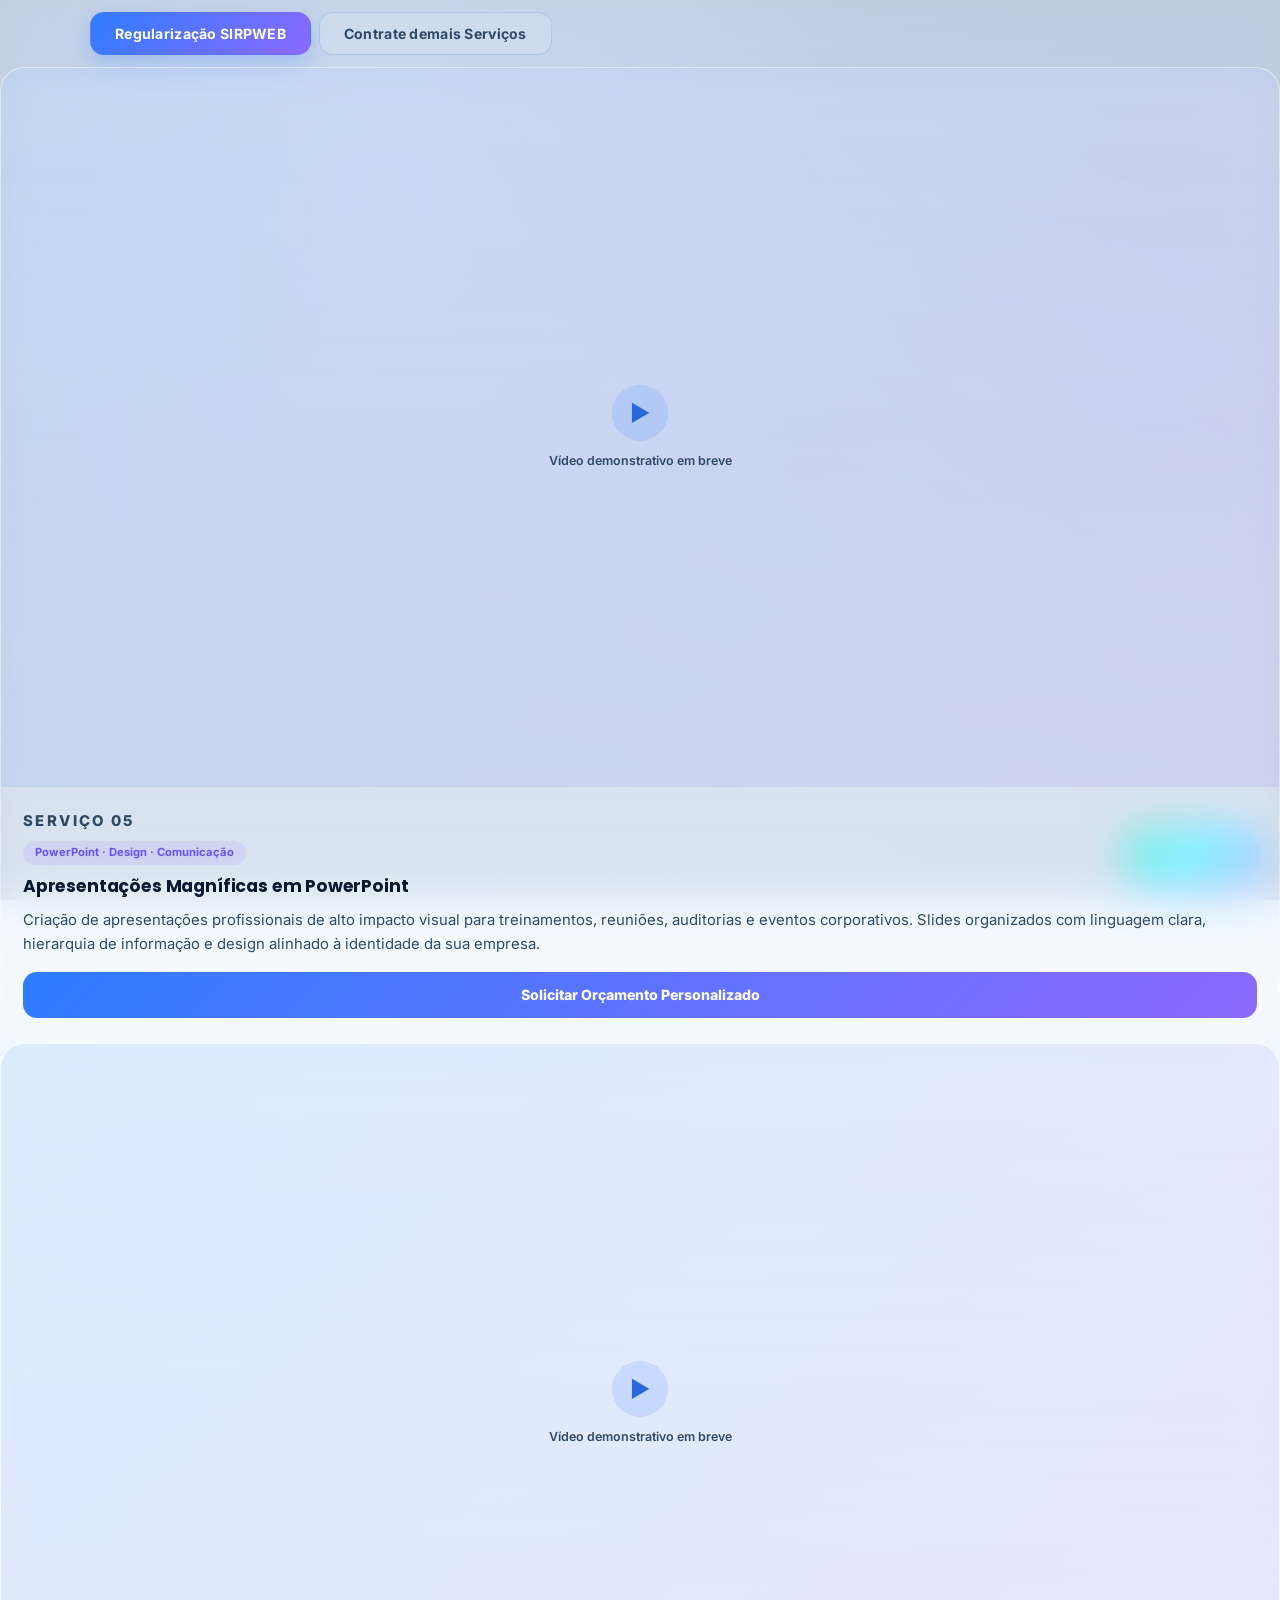
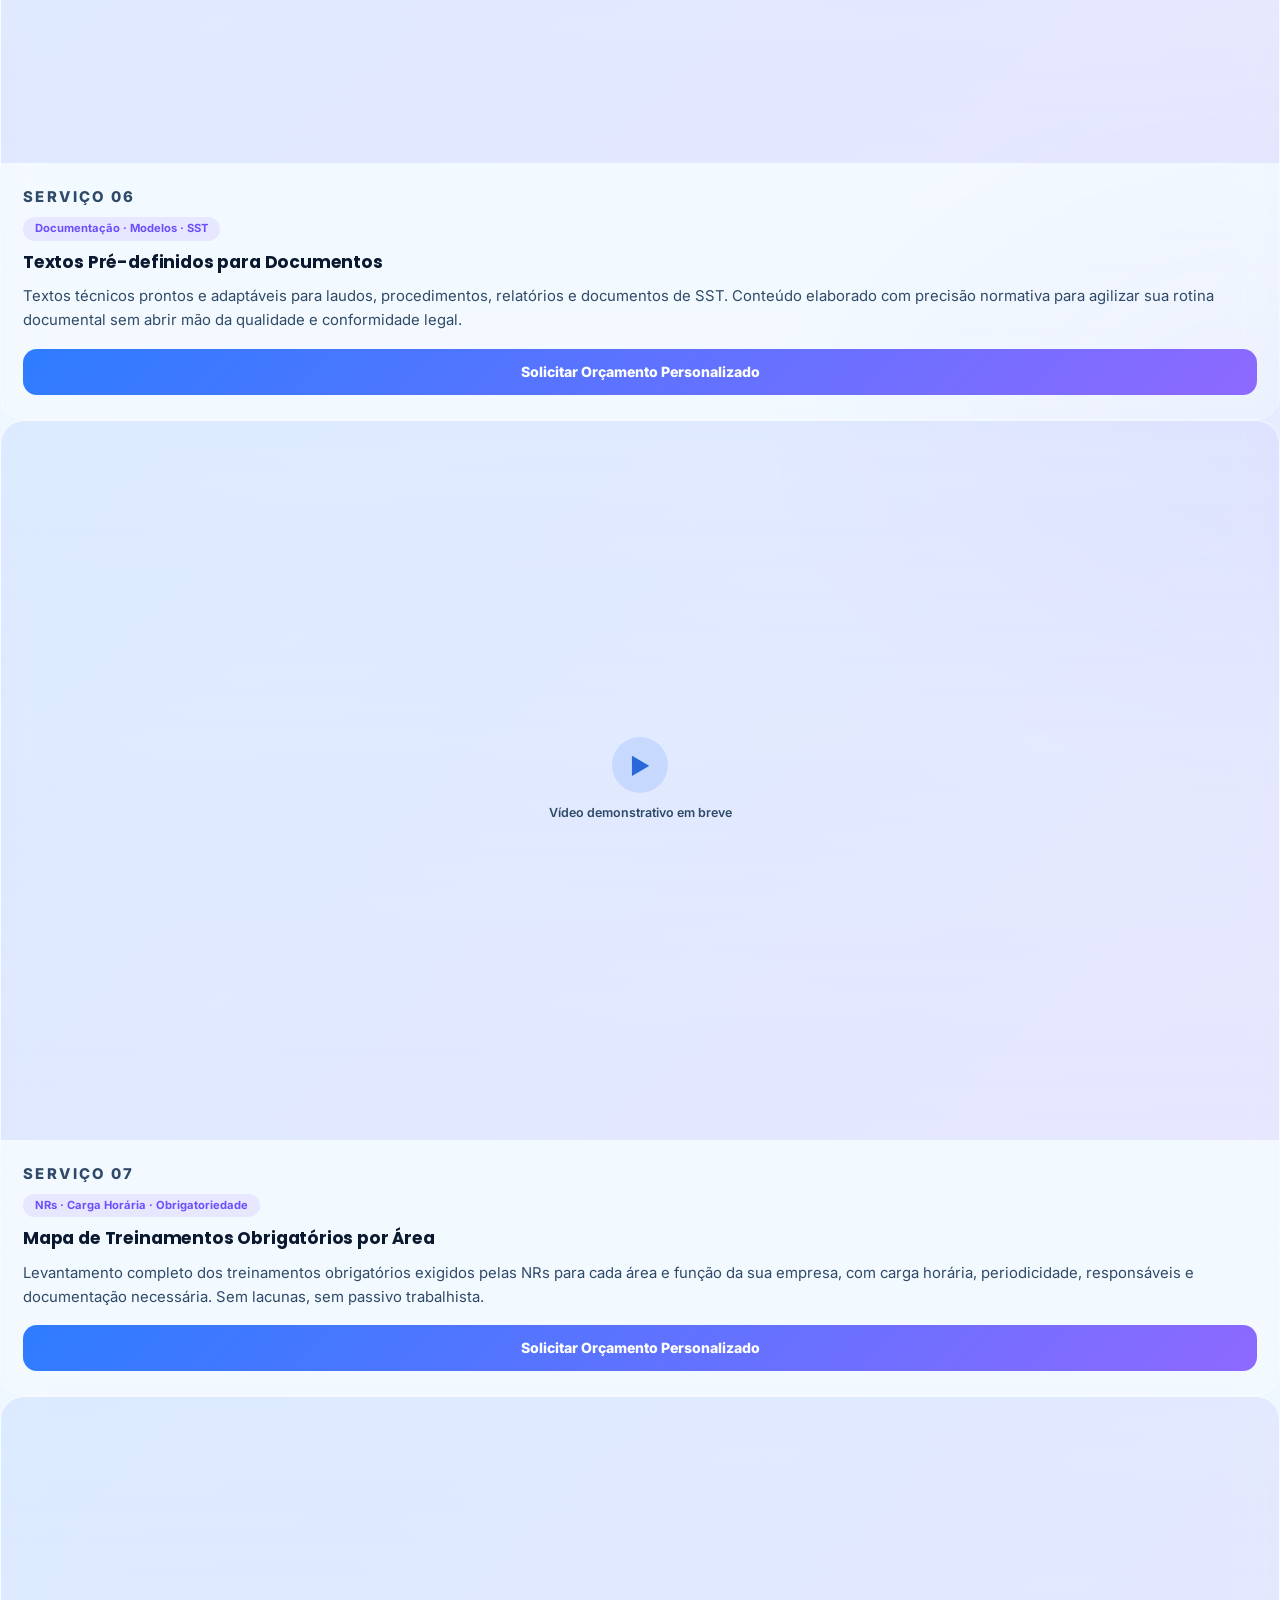
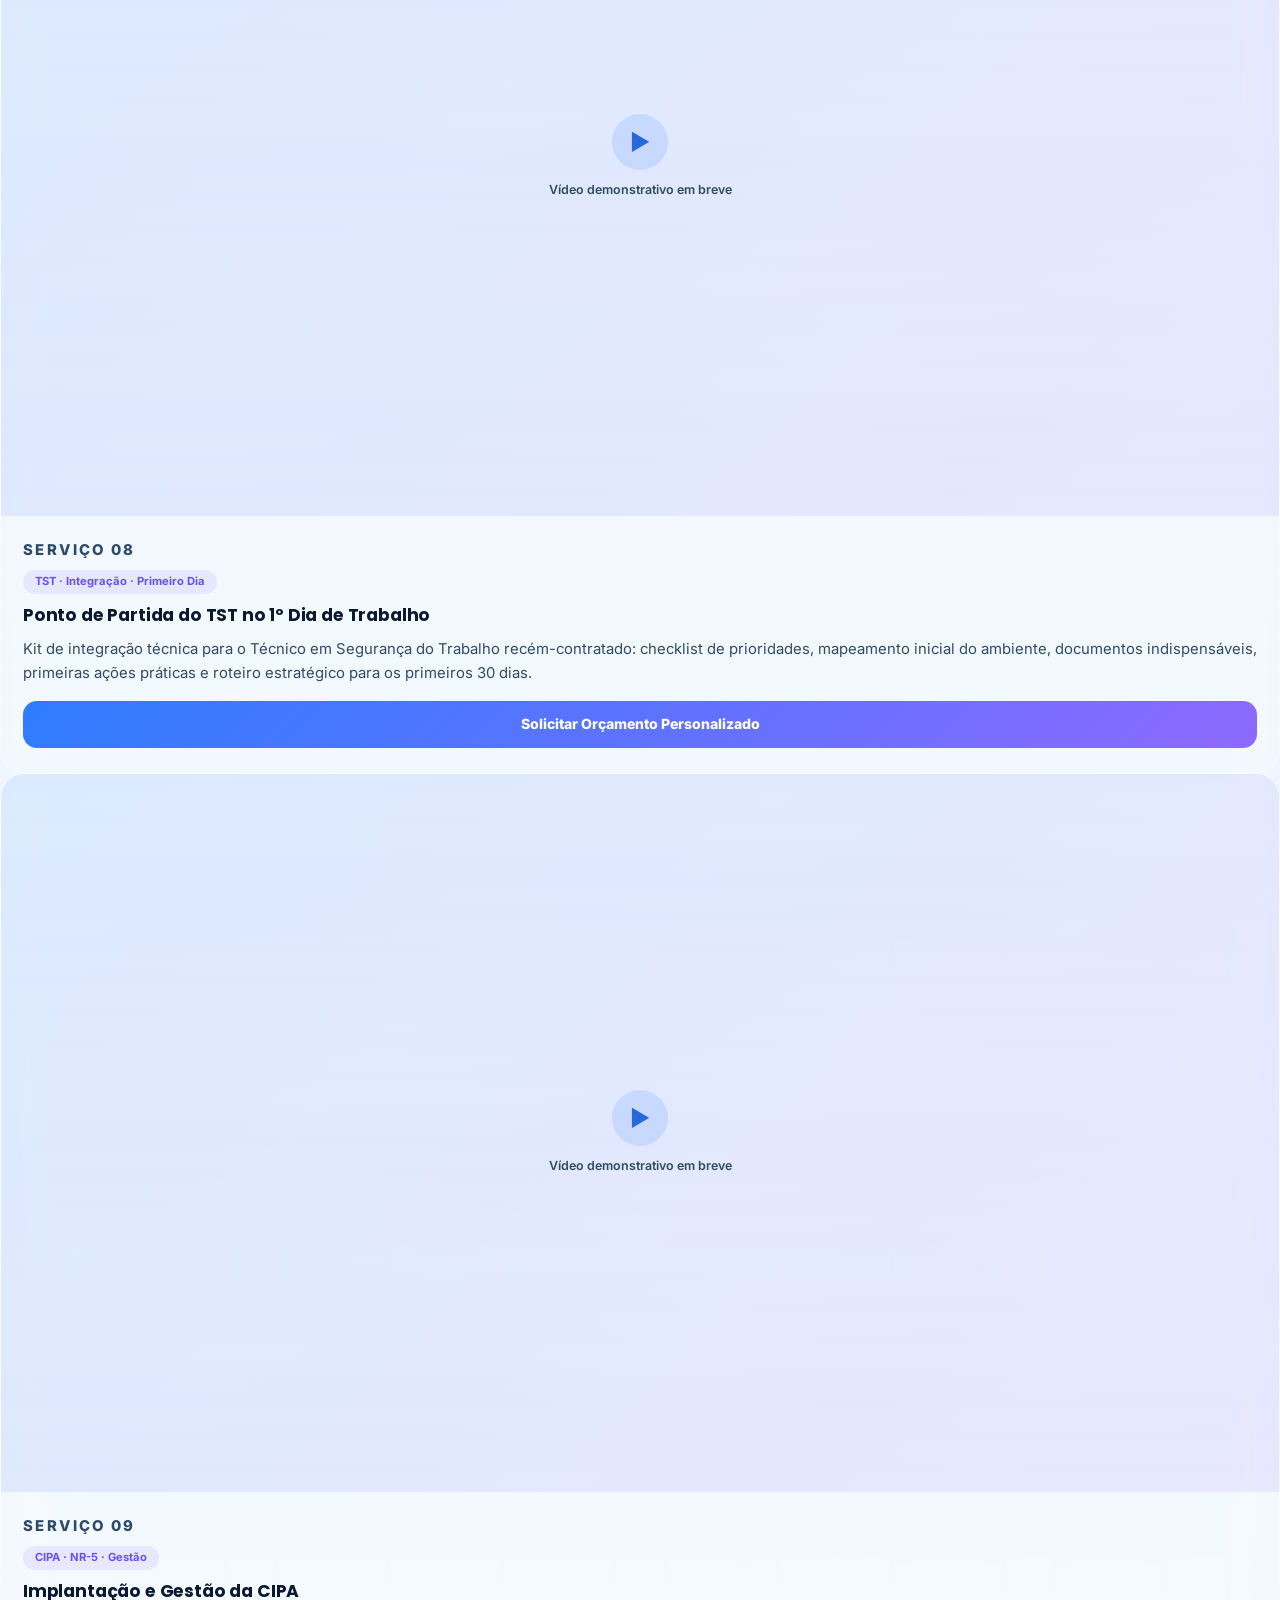
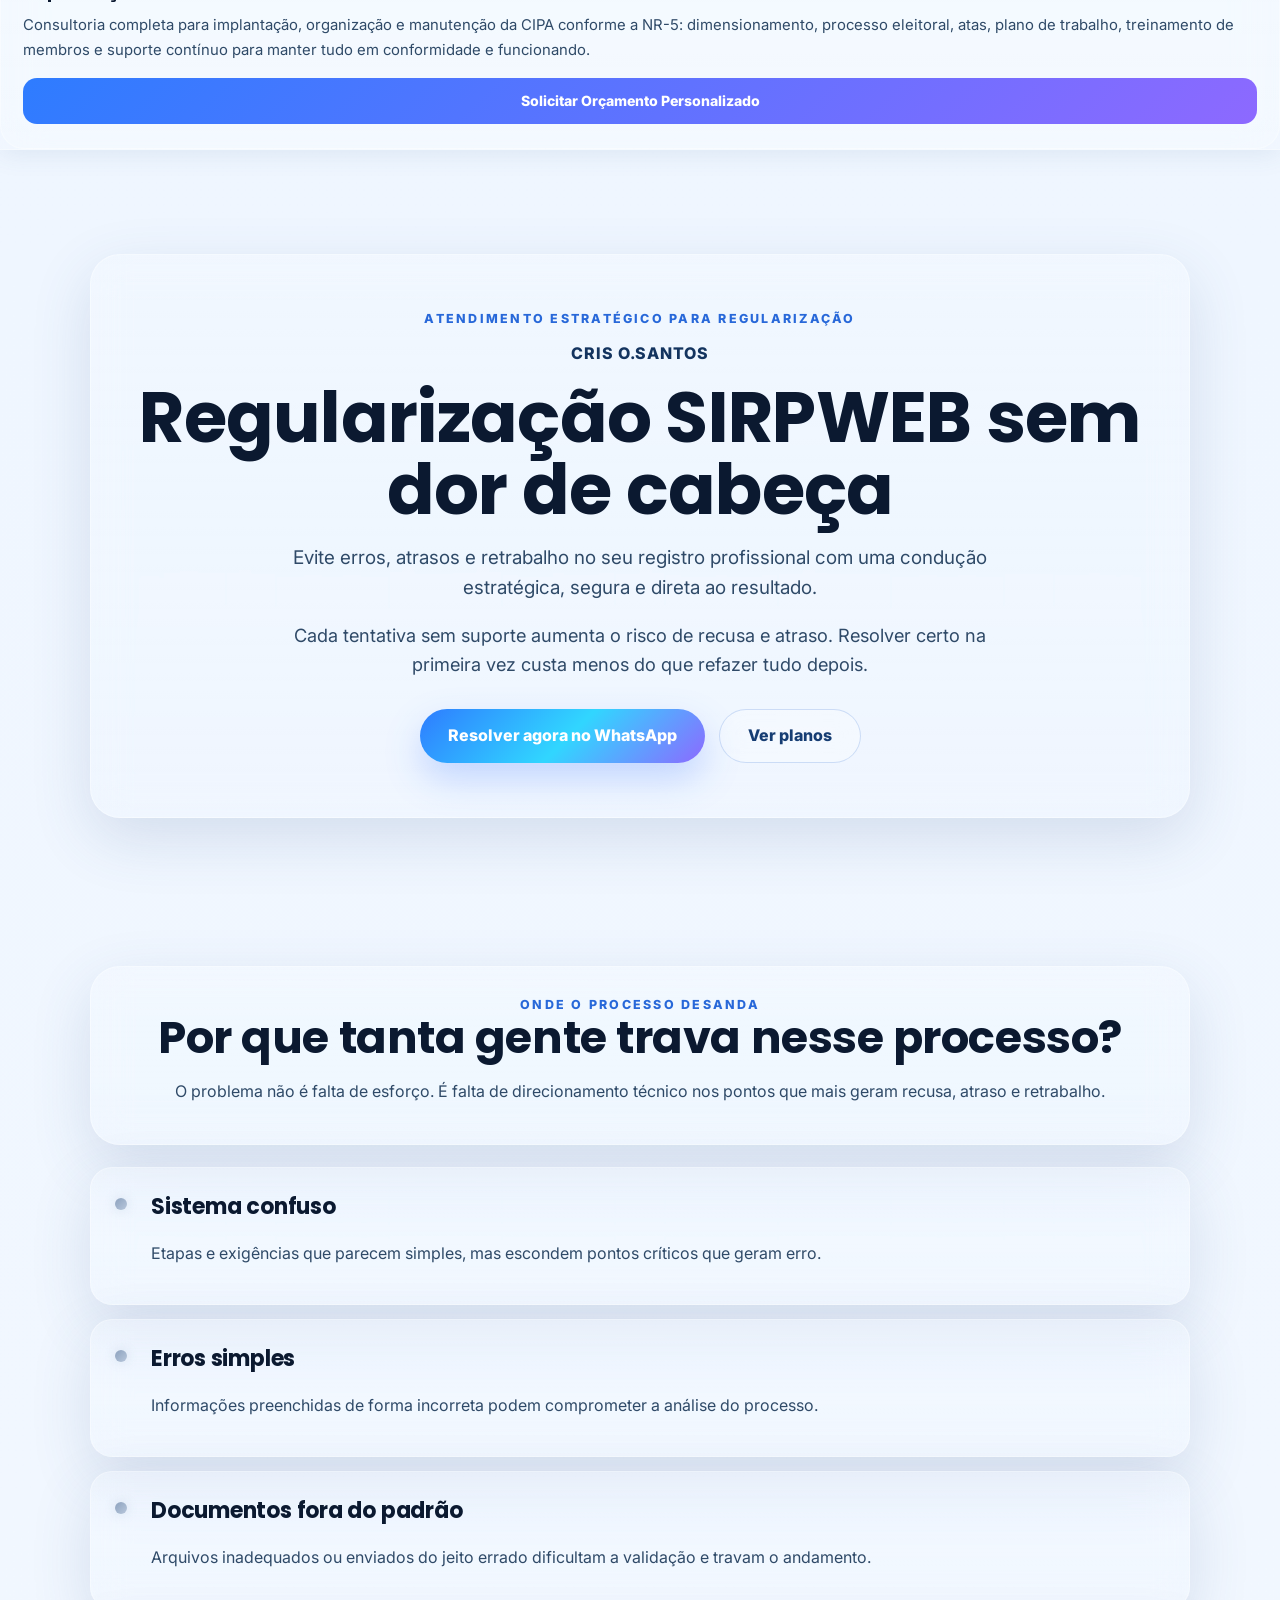
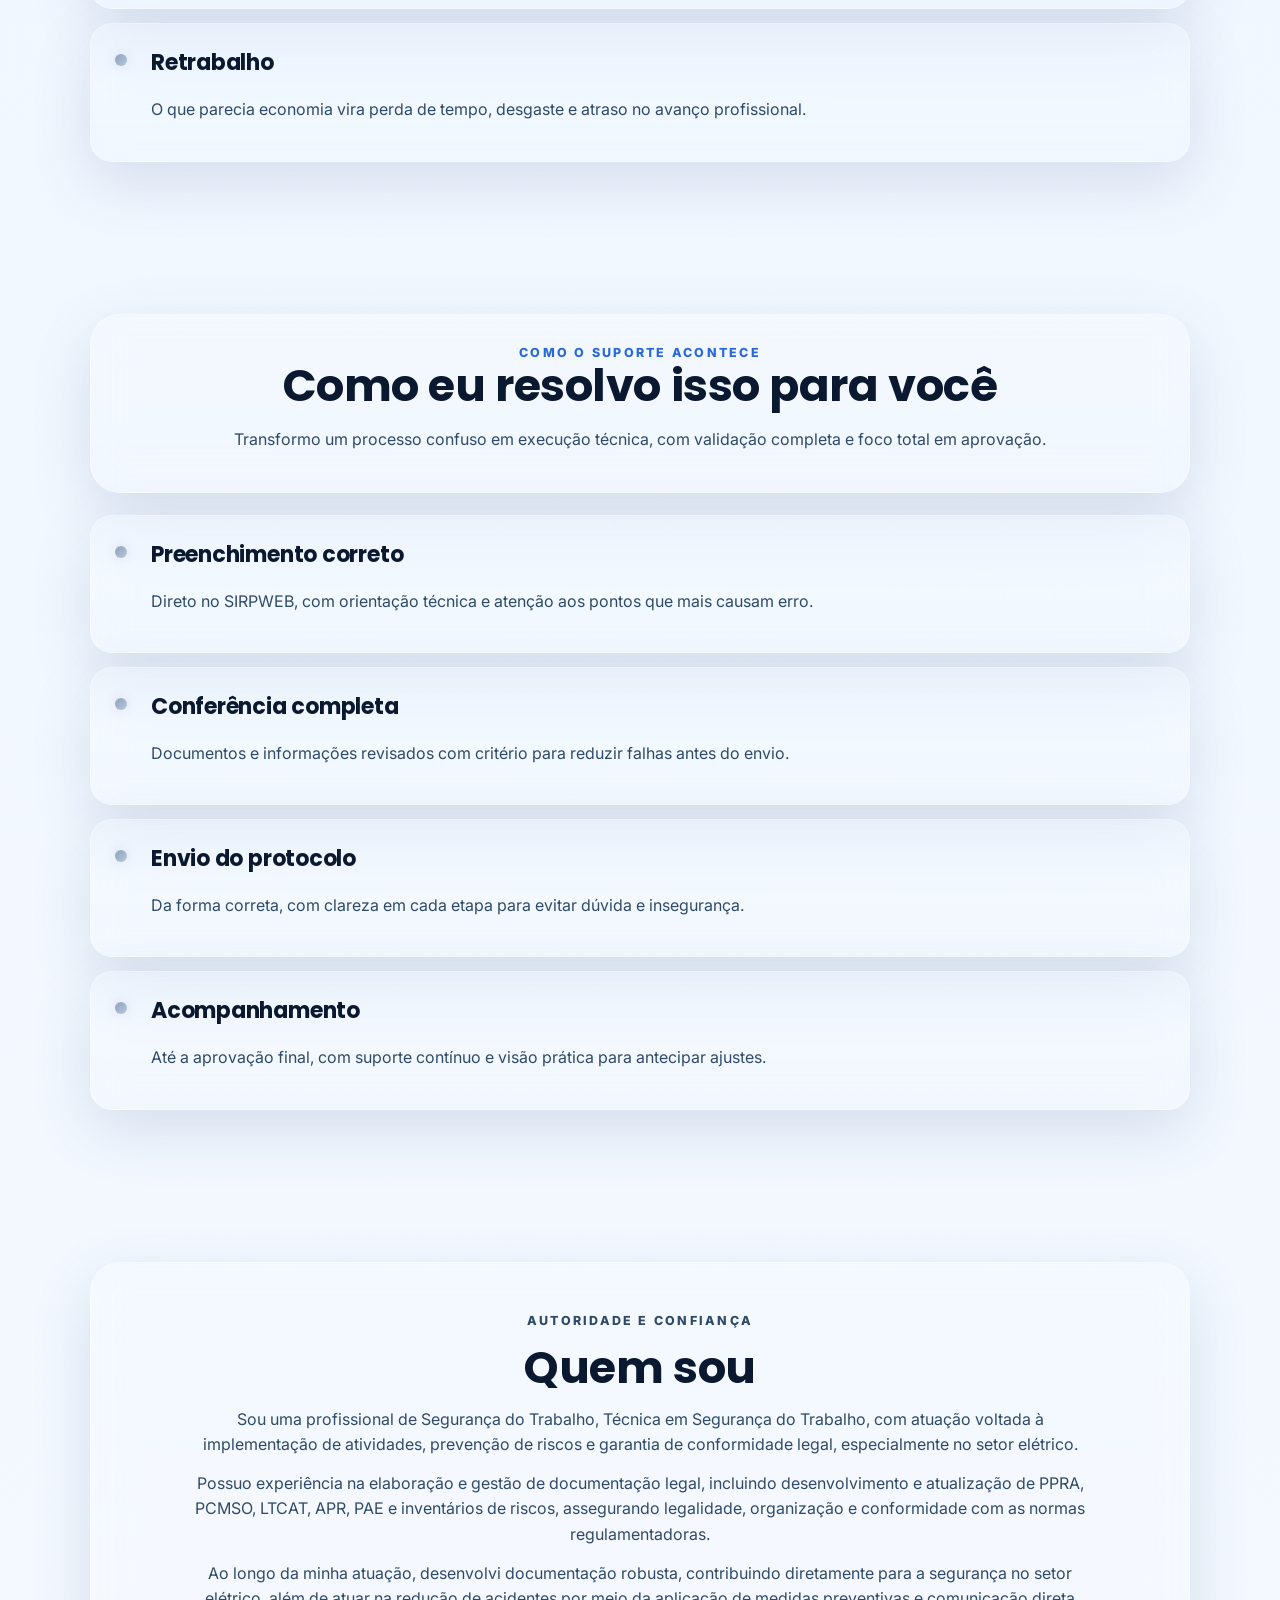
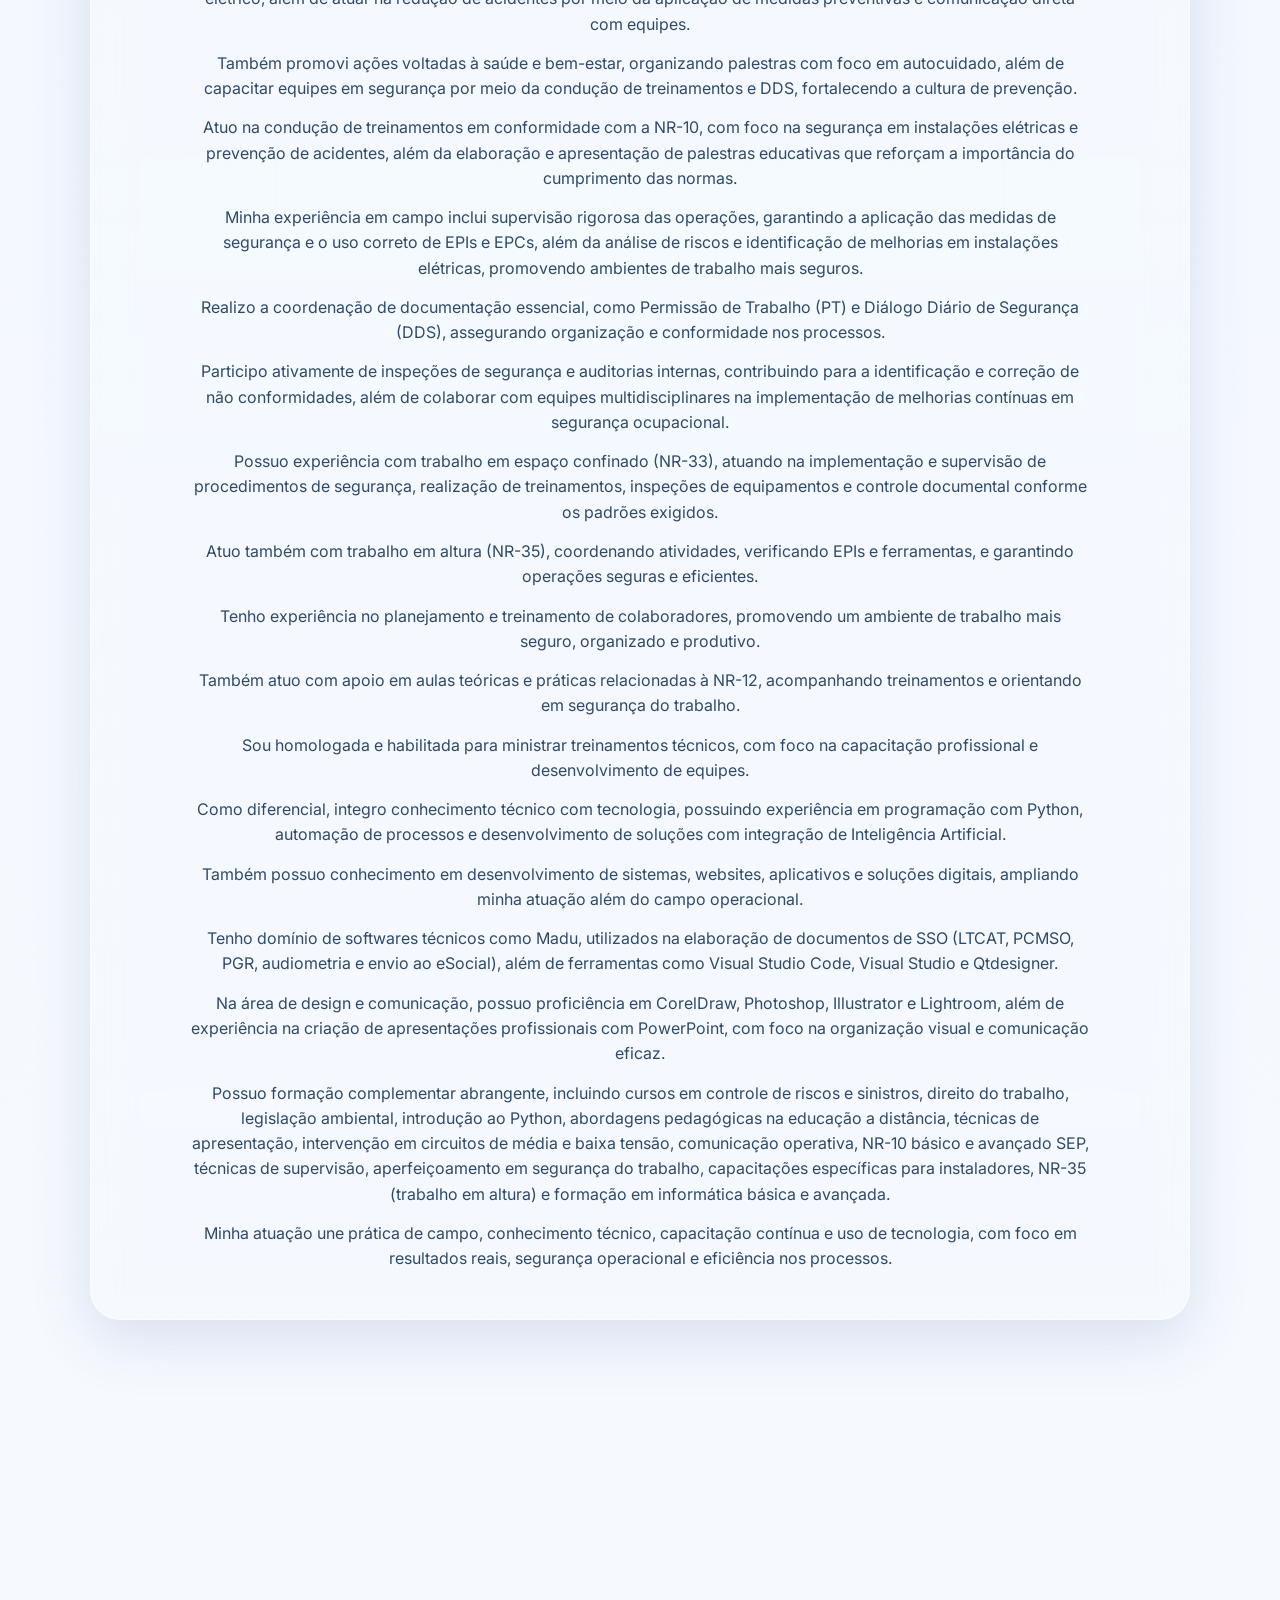
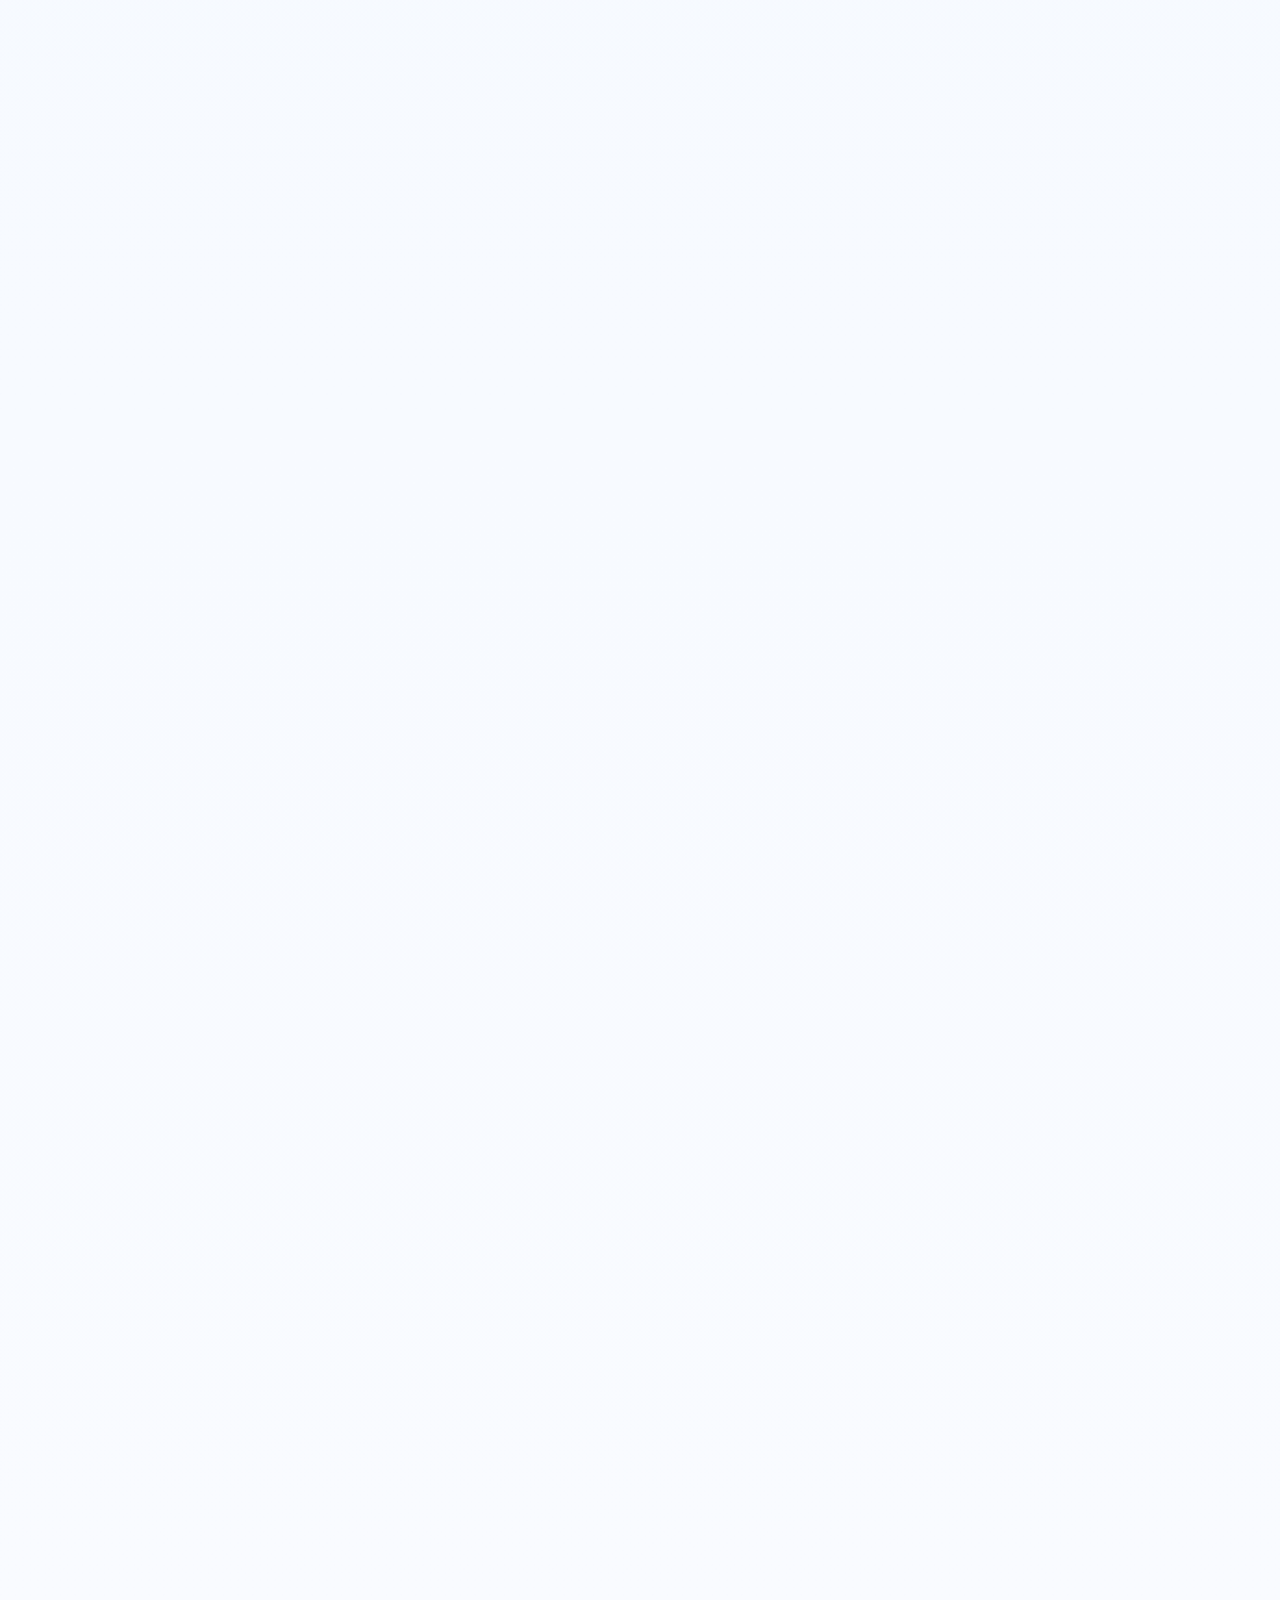
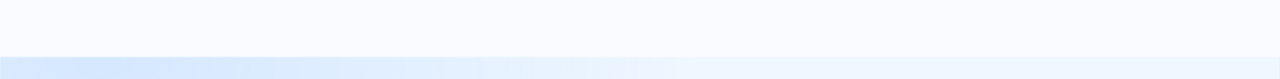
==== commit 75e3c242: "Adiciona servicos 05 a 09: PowerPoint, Textos, Treinamentos, TST, CIPA" ====
--- a/docs/index.html
+++ b/docs/index.html
@@ -43,6 +43,87 @@
       <button class="tab-btn active" data-tab="sirpweb">Regularização SIRPWEB</button>
       <button class="tab-btn" data-tab="servicos">Contrate demais Serviços</button>
     </div>
+
+          <article class="service-card">
+            <div class="service-video-wrap">
+              <div class="video-placeholder">
+                <div class="video-placeholder-icon">&#9654;</div>
+                <span>Vídeo demonstrativo em breve</span>
+              </div>
+            </div>
+            <div class="service-body">
+              <p class="service-number">Serviço 05</p>
+              <span class="service-tag">PowerPoint · Design · Comunicação</span>
+              <h3>Apresentações Magníficas em PowerPoint</h3>
+              <p>Criação de apresentações profissionais de alto impacto visual para treinamentos, reuniões, auditorias e eventos corporativos. Slides organizados com linguagem clara, hierarquia de informação e design alinhado à identidade da sua empresa.</p>
+              <a class="btn-service" href="https://wa.me/5534998833833?text=Ol%C3%A1!%20Quero%20solicitar%20or%C3%A7amento%20para%20Apresenta%C3%A7%C3%B5es%20em%20PowerPoint" target="_blank" rel="noopener noreferrer">Solicitar Orçamento Personalizado</a>
+            </div>
+          </article>
+
+          <article class="service-card">
+            <div class="service-video-wrap">
+              <div class="video-placeholder">
+                <div class="video-placeholder-icon">&#9654;</div>
+                <span>Vídeo demonstrativo em breve</span>
+              </div>
+            </div>
+            <div class="service-body">
+              <p class="service-number">Serviço 06</p>
+              <span class="service-tag">Documentação · Modelos · SST</span>
+              <h3>Textos Pré-definidos para Documentos</h3>
+              <p>Textos técnicos prontos e adaptáveis para laudos, procedimentos, relatórios e documentos de SST. Conteúdo elaborado com precisão normativa para agilizar sua rotina documental sem abrir mão da qualidade e conformidade legal.</p>
+              <a class="btn-service" href="https://wa.me/5534998833833?text=Ol%C3%A1!%20Quero%20solicitar%20or%C3%A7amento%20para%20Textos%20Pr%C3%A9-definidos" target="_blank" rel="noopener noreferrer">Solicitar Orçamento Personalizado</a>
+            </div>
+          </article>
+
+          <article class="service-card">
+            <div class="service-video-wrap">
+              <div class="video-placeholder">
+                <div class="video-placeholder-icon">&#9654;</div>
+                <span>Vídeo demonstrativo em breve</span>
+              </div>
+            </div>
+            <div class="service-body">
+              <p class="service-number">Serviço 07</p>
+              <span class="service-tag">NRs · Carga Horária · Obrigatoriedade</span>
+              <h3>Mapa de Treinamentos Obrigatórios por Área</h3>
+              <p>Levantamento completo dos treinamentos obrigatórios exigidos pelas NRs para cada área e função da sua empresa, com carga horária, periodicidade, responsáveis e documentação necessária. Sem lacunas, sem passivo trabalhista.</p>
+              <a class="btn-service" href="https://wa.me/5534998833833?text=Ol%C3%A1!%20Quero%20solicitar%20or%C3%A7amento%20para%20Mapa%20de%20Treinamentos%20Obrigat%C3%B3rios" target="_blank" rel="noopener noreferrer">Solicitar Orçamento Personalizado</a>
+            </div>
+          </article>
+
+          <article class="service-card">
+            <div class="service-video-wrap">
+              <div class="video-placeholder">
+                <div class="video-placeholder-icon">&#9654;</div>
+                <span>Vídeo demonstrativo em breve</span>
+              </div>
+            </div>
+            <div class="service-body">
+              <p class="service-number">Serviço 08</p>
+              <span class="service-tag">TST · Integração · Primeiro Dia</span>
+              <h3>Ponto de Partida do TST no 1º Dia de Trabalho</h3>
+              <p>Kit de integração técnica para o Técnico em Segurança do Trabalho recém-contratado: checklist de prioridades, mapeamento inicial do ambiente, documentos indispensáveis, primeiras ações práticas e roteiro estratégico para os primeiros 30 dias.</p>
+              <a class="btn-service" href="https://wa.me/5534998833833?text=Ol%C3%A1!%20Quero%20solicitar%20or%C3%A7amento%20para%20Kit%20TST%20Primeiro%20Dia" target="_blank" rel="noopener noreferrer">Solicitar Orçamento Personalizado</a>
+            </div>
+          </article>
+
+          <article class="service-card">
+            <div class="service-video-wrap">
+              <div class="video-placeholder">
+                <div class="video-placeholder-icon">&#9654;</div>
+                <span>Vídeo demonstrativo em breve</span>
+              </div>
+            </div>
+            <div class="service-body">
+              <p class="service-number">Serviço 09</p>
+              <span class="service-tag">CIPA · NR-5 · Gestão</span>
+              <h3>Implantação e Gestão da CIPA</h3>
+              <p>Consultoria completa para implantação, organização e manutenção da CIPA conforme a NR-5: dimensionamento, processo eleitoral, atas, plano de trabalho, treinamento de membros e suporte contínuo para manter tudo em conformidade e funcionando.</p>
+              <a class="btn-service" href="https://wa.me/5534998833833?text=Ol%C3%A1!%20Quero%20solicitar%20or%C3%A7amento%20para%20Implanta%C3%A7%C3%A3o%20da%20CIPA" target="_blank" rel="noopener noreferrer">Solicitar Orçamento Personalizado</a>
+            </div>
+          </article>
+
   </nav>
 
   <div id="tab-sirpweb" class="tab-panel active">
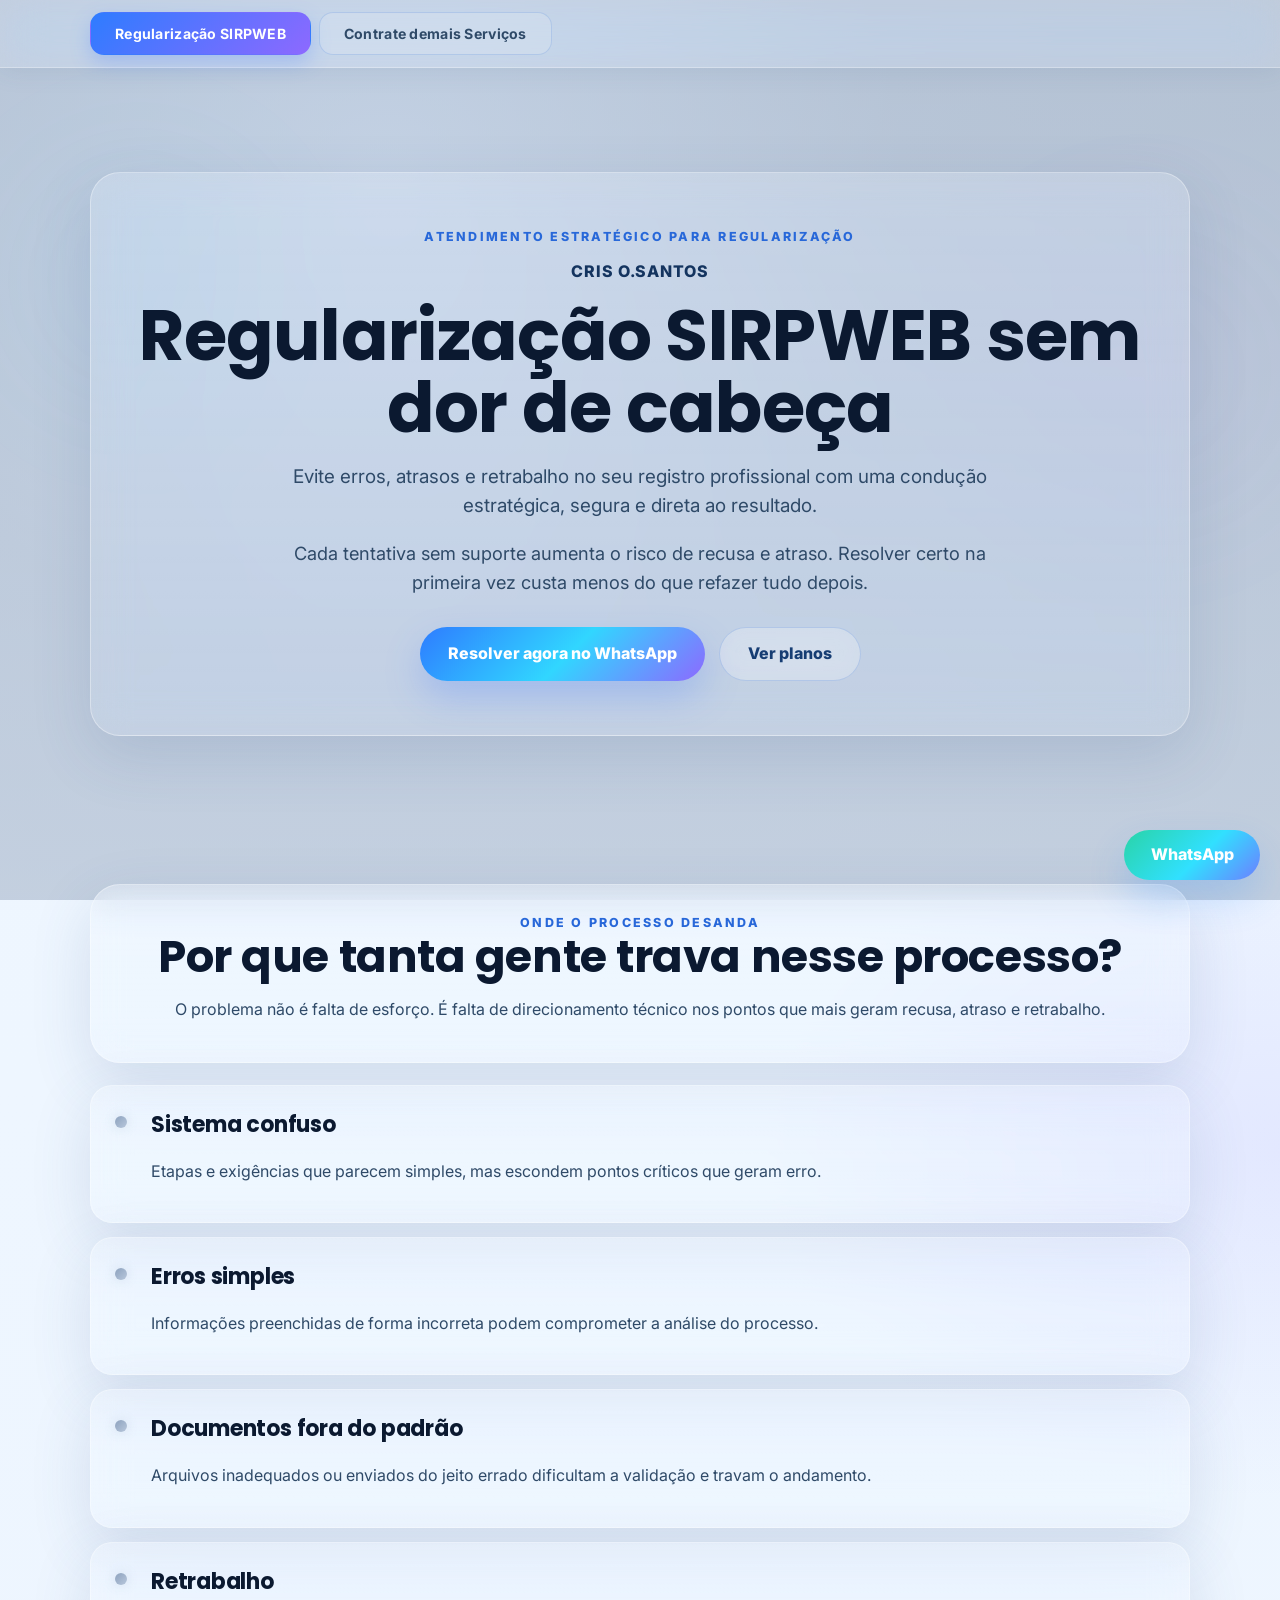
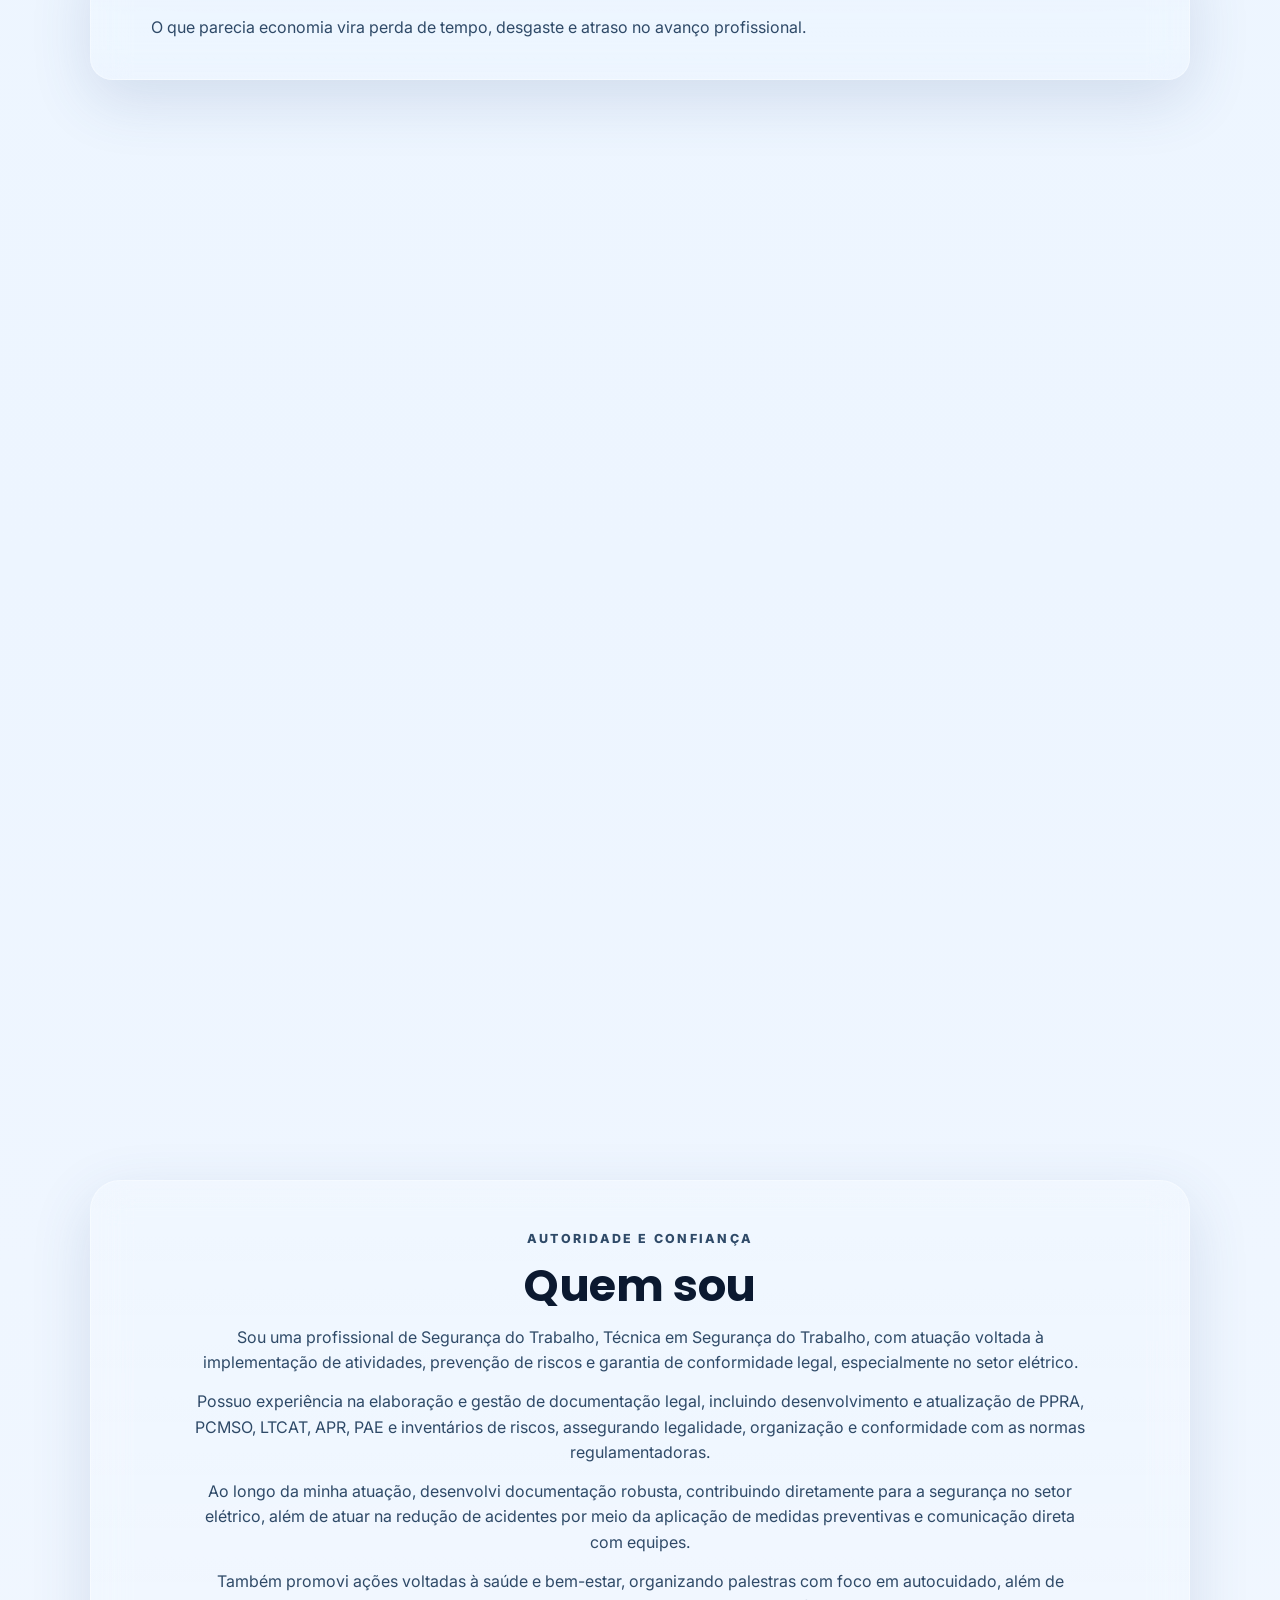
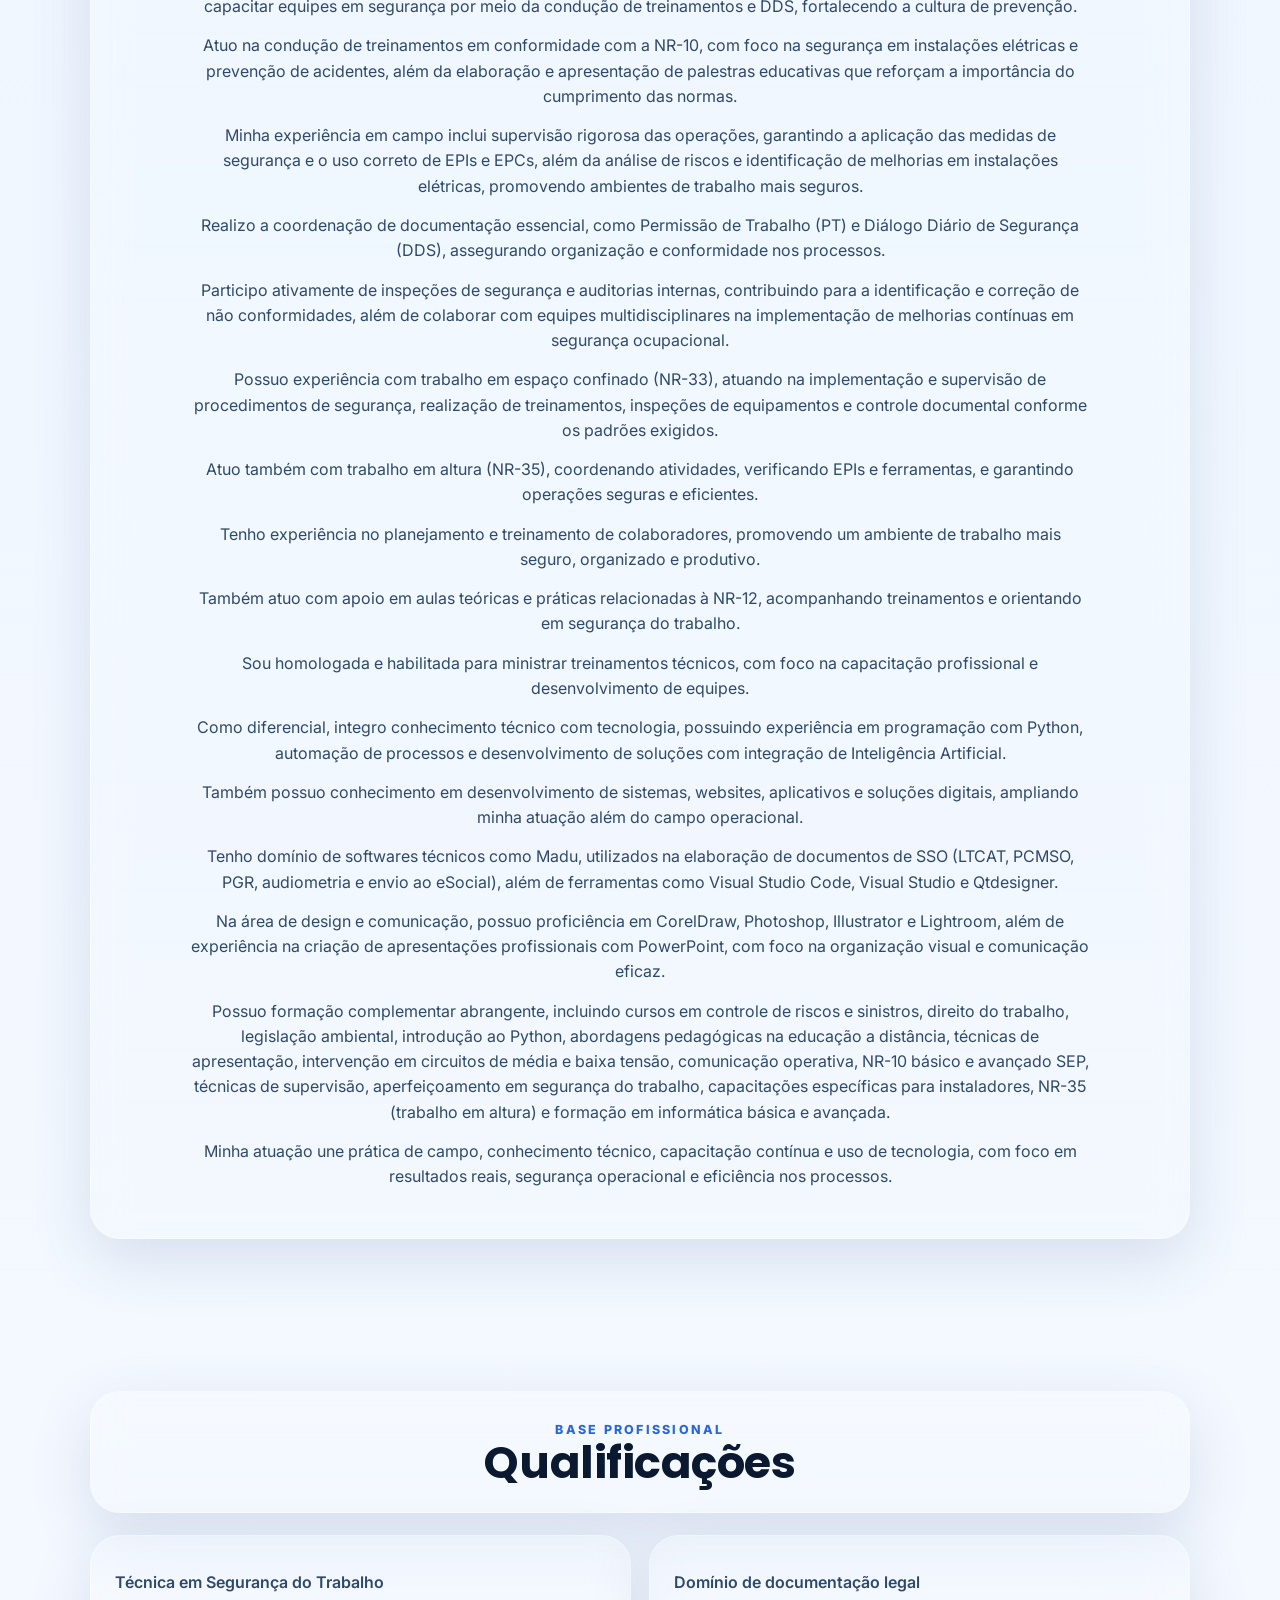
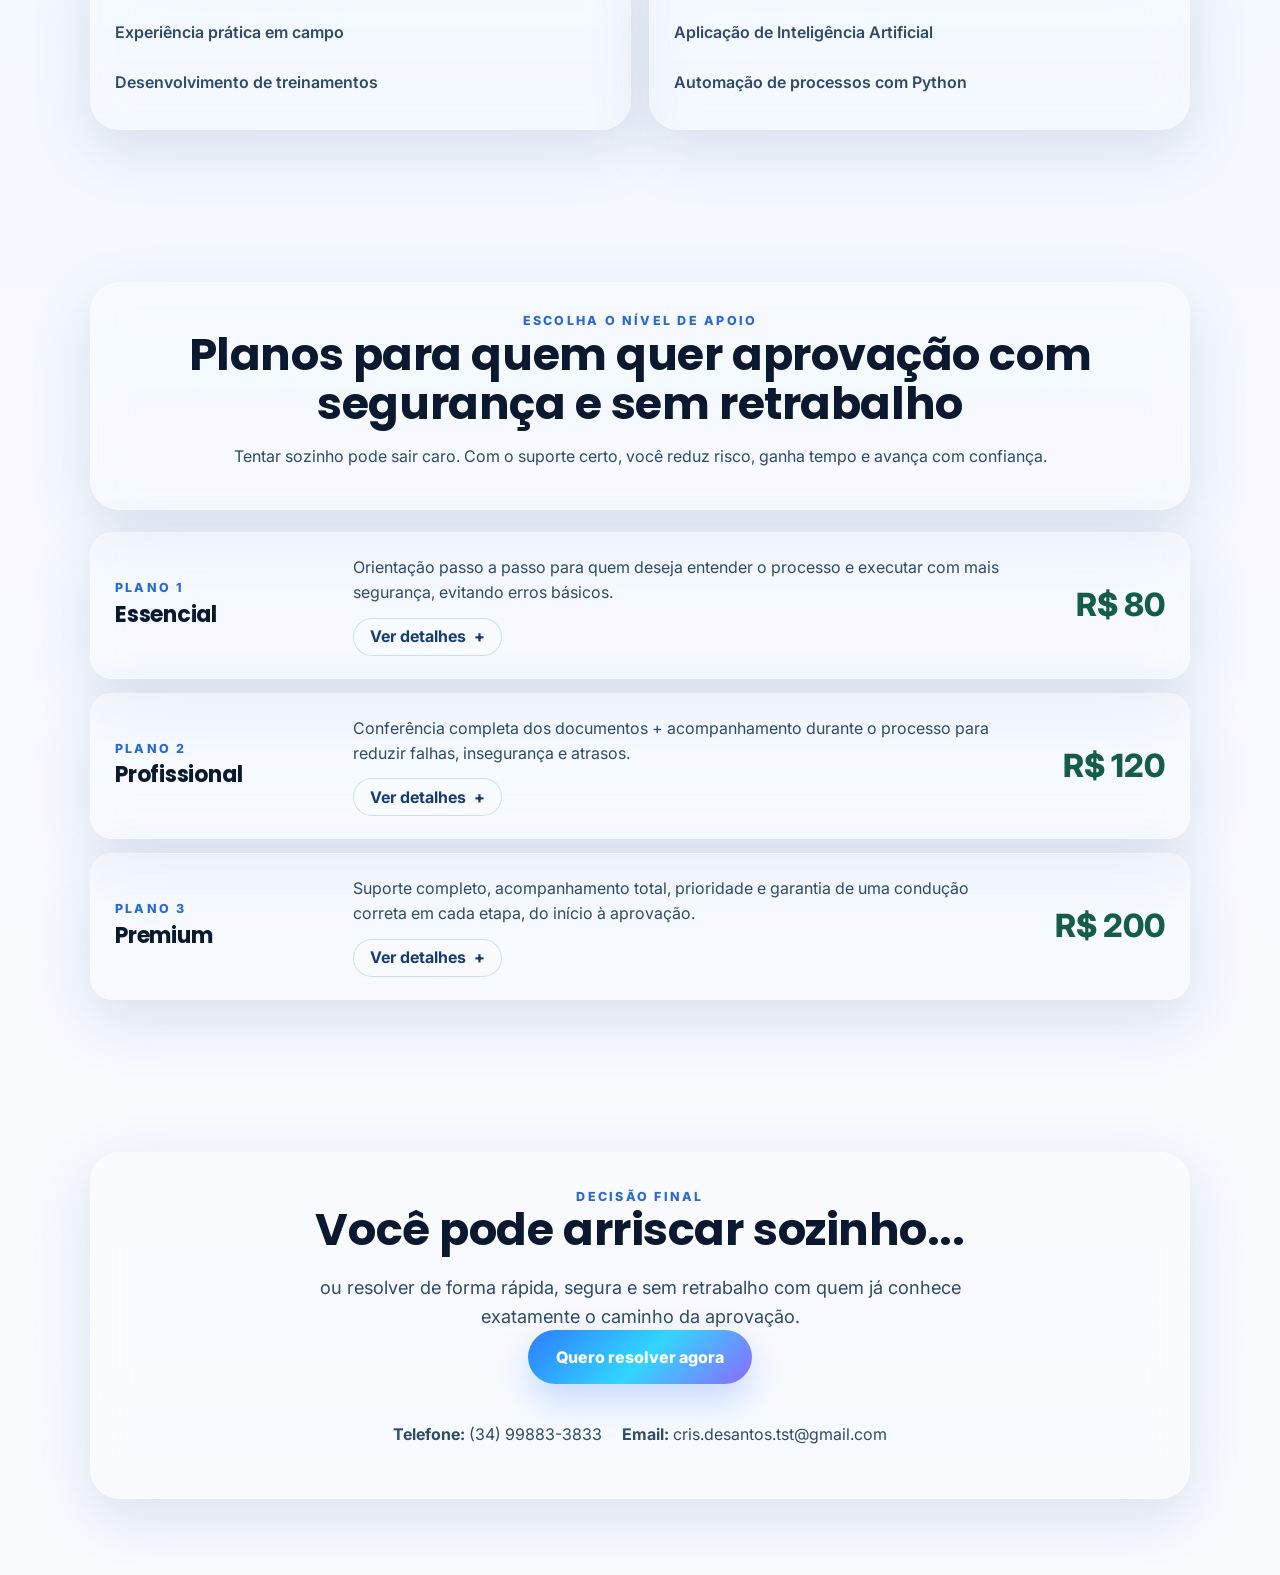
==== commit 4360d1b4: "Corrige posicao dos servicos 05-09 na aba de servicos" ====
--- a/docs/index.html
+++ b/docs/index.html
@@ -43,87 +43,6 @@
       <button class="tab-btn active" data-tab="sirpweb">Regularização SIRPWEB</button>
       <button class="tab-btn" data-tab="servicos">Contrate demais Serviços</button>
     </div>
-
-          <article class="service-card">
-            <div class="service-video-wrap">
-              <div class="video-placeholder">
-                <div class="video-placeholder-icon">&#9654;</div>
-                <span>Vídeo demonstrativo em breve</span>
-              </div>
-            </div>
-            <div class="service-body">
-              <p class="service-number">Serviço 05</p>
-              <span class="service-tag">PowerPoint · Design · Comunicação</span>
-              <h3>Apresentações Magníficas em PowerPoint</h3>
-              <p>Criação de apresentações profissionais de alto impacto visual para treinamentos, reuniões, auditorias e eventos corporativos. Slides organizados com linguagem clara, hierarquia de informação e design alinhado à identidade da sua empresa.</p>
-              <a class="btn-service" href="https://wa.me/5534998833833?text=Ol%C3%A1!%20Quero%20solicitar%20or%C3%A7amento%20para%20Apresenta%C3%A7%C3%B5es%20em%20PowerPoint" target="_blank" rel="noopener noreferrer">Solicitar Orçamento Personalizado</a>
-            </div>
-          </article>
-
-          <article class="service-card">
-            <div class="service-video-wrap">
-              <div class="video-placeholder">
-                <div class="video-placeholder-icon">&#9654;</div>
-                <span>Vídeo demonstrativo em breve</span>
-              </div>
-            </div>
-            <div class="service-body">
-              <p class="service-number">Serviço 06</p>
-              <span class="service-tag">Documentação · Modelos · SST</span>
-              <h3>Textos Pré-definidos para Documentos</h3>
-              <p>Textos técnicos prontos e adaptáveis para laudos, procedimentos, relatórios e documentos de SST. Conteúdo elaborado com precisão normativa para agilizar sua rotina documental sem abrir mão da qualidade e conformidade legal.</p>
-              <a class="btn-service" href="https://wa.me/5534998833833?text=Ol%C3%A1!%20Quero%20solicitar%20or%C3%A7amento%20para%20Textos%20Pr%C3%A9-definidos" target="_blank" rel="noopener noreferrer">Solicitar Orçamento Personalizado</a>
-            </div>
-          </article>
-
-          <article class="service-card">
-            <div class="service-video-wrap">
-              <div class="video-placeholder">
-                <div class="video-placeholder-icon">&#9654;</div>
-                <span>Vídeo demonstrativo em breve</span>
-              </div>
-            </div>
-            <div class="service-body">
-              <p class="service-number">Serviço 07</p>
-              <span class="service-tag">NRs · Carga Horária · Obrigatoriedade</span>
-              <h3>Mapa de Treinamentos Obrigatórios por Área</h3>
-              <p>Levantamento completo dos treinamentos obrigatórios exigidos pelas NRs para cada área e função da sua empresa, com carga horária, periodicidade, responsáveis e documentação necessária. Sem lacunas, sem passivo trabalhista.</p>
-              <a class="btn-service" href="https://wa.me/5534998833833?text=Ol%C3%A1!%20Quero%20solicitar%20or%C3%A7amento%20para%20Mapa%20de%20Treinamentos%20Obrigat%C3%B3rios" target="_blank" rel="noopener noreferrer">Solicitar Orçamento Personalizado</a>
-            </div>
-          </article>
-
-          <article class="service-card">
-            <div class="service-video-wrap">
-              <div class="video-placeholder">
-                <div class="video-placeholder-icon">&#9654;</div>
-                <span>Vídeo demonstrativo em breve</span>
-              </div>
-            </div>
-            <div class="service-body">
-              <p class="service-number">Serviço 08</p>
-              <span class="service-tag">TST · Integração · Primeiro Dia</span>
-              <h3>Ponto de Partida do TST no 1º Dia de Trabalho</h3>
-              <p>Kit de integração técnica para o Técnico em Segurança do Trabalho recém-contratado: checklist de prioridades, mapeamento inicial do ambiente, documentos indispensáveis, primeiras ações práticas e roteiro estratégico para os primeiros 30 dias.</p>
-              <a class="btn-service" href="https://wa.me/5534998833833?text=Ol%C3%A1!%20Quero%20solicitar%20or%C3%A7amento%20para%20Kit%20TST%20Primeiro%20Dia" target="_blank" rel="noopener noreferrer">Solicitar Orçamento Personalizado</a>
-            </div>
-          </article>
-
-          <article class="service-card">
-            <div class="service-video-wrap">
-              <div class="video-placeholder">
-                <div class="video-placeholder-icon">&#9654;</div>
-                <span>Vídeo demonstrativo em breve</span>
-              </div>
-            </div>
-            <div class="service-body">
-              <p class="service-number">Serviço 09</p>
-              <span class="service-tag">CIPA · NR-5 · Gestão</span>
-              <h3>Implantação e Gestão da CIPA</h3>
-              <p>Consultoria completa para implantação, organização e manutenção da CIPA conforme a NR-5: dimensionamento, processo eleitoral, atas, plano de trabalho, treinamento de membros e suporte contínuo para manter tudo em conformidade e funcionando.</p>
-              <a class="btn-service" href="https://wa.me/5534998833833?text=Ol%C3%A1!%20Quero%20solicitar%20or%C3%A7amento%20para%20Implanta%C3%A7%C3%A3o%20da%20CIPA" target="_blank" rel="noopener noreferrer">Solicitar Orçamento Personalizado</a>
-            </div>
-          </article>
-
   </nav>
 
   <div id="tab-sirpweb" class="tab-panel active">
@@ -474,6 +393,86 @@
             </div>
           </article>
 
+          <article class="service-card">
+            <div class="service-video-wrap">
+              <div class="video-placeholder">
+                <div class="video-placeholder-icon">&#9654;</div>
+                <span>Vídeo demonstrativo em breve</span>
+              </div>
+            </div>
+            <div class="service-body">
+              <p class="service-number">Serviço 05</p>
+              <span class="service-tag">PowerPoint · Design · Comunicação</span>
+              <h3>Apresentações Magníficas em PowerPoint</h3>
+              <p>Criação de apresentações profissionais de alto impacto visual para treinamentos, reuniões, auditorias e eventos corporativos. Slides organizados com linguagem clara, hierarquia de informação e design alinhado à identidade da sua empresa.</p>
+              <a class="btn-service" href="https://wa.me/5534998833833?text=Ol%C3%A1!%20Quero%20solicitar%20or%C3%A7amento%20para%20Apresenta%C3%A7%C3%B5es%20em%20PowerPoint" target="_blank" rel="noopener noreferrer">Solicitar Orçamento Personalizado</a>
+            </div>
+          </article>
+
+          <article class="service-card">
+            <div class="service-video-wrap">
+              <div class="video-placeholder">
+                <div class="video-placeholder-icon">&#9654;</div>
+                <span>Vídeo demonstrativo em breve</span>
+              </div>
+            </div>
+            <div class="service-body">
+              <p class="service-number">Serviço 06</p>
+              <span class="service-tag">Documentação · Modelos · SST</span>
+              <h3>Textos Pré-definidos para Documentos</h3>
+              <p>Textos técnicos prontos e adaptáveis para laudos, procedimentos, relatórios e documentos de SST. Conteúdo elaborado com precisão normativa para agilizar sua rotina documental sem abrir mão da qualidade e conformidade legal.</p>
+              <a class="btn-service" href="https://wa.me/5534998833833?text=Ol%C3%A1!%20Quero%20solicitar%20or%C3%A7amento%20para%20Textos%20Pr%C3%A9-definidos" target="_blank" rel="noopener noreferrer">Solicitar Orçamento Personalizado</a>
+            </div>
+          </article>
+
+          <article class="service-card">
+            <div class="service-video-wrap">
+              <div class="video-placeholder">
+                <div class="video-placeholder-icon">&#9654;</div>
+                <span>Vídeo demonstrativo em breve</span>
+              </div>
+            </div>
+            <div class="service-body">
+              <p class="service-number">Serviço 07</p>
+              <span class="service-tag">NRs · Carga Horária · Obrigatoriedade</span>
+              <h3>Mapa de Treinamentos Obrigatórios por Área</h3>
+              <p>Levantamento completo dos treinamentos obrigatórios exigidos pelas NRs para cada área e função da sua empresa, com carga horária, periodicidade, responsáveis e documentação necessária. Sem lacunas, sem passivo trabalhista.</p>
+              <a class="btn-service" href="https://wa.me/5534998833833?text=Ol%C3%A1!%20Quero%20solicitar%20or%C3%A7amento%20para%20Mapa%20de%20Treinamentos%20Obrigat%C3%B3rios" target="_blank" rel="noopener noreferrer">Solicitar Orçamento Personalizado</a>
+            </div>
+          </article>
+
+          <article class="service-card">
+            <div class="service-video-wrap">
+              <div class="video-placeholder">
+                <div class="video-placeholder-icon">&#9654;</div>
+                <span>Vídeo demonstrativo em breve</span>
+              </div>
+            </div>
+            <div class="service-body">
+              <p class="service-number">Serviço 08</p>
+              <span class="service-tag">TST · Integração · Primeiro Dia</span>
+              <h3>Ponto de Partida do TST no 1º Dia de Trabalho</h3>
+              <p>Kit de integração técnica para o Técnico em Segurança do Trabalho recém-contratado: checklist de prioridades, mapeamento inicial do ambiente, documentos indispensáveis, primeiras ações práticas e roteiro estratégico para os primeiros 30 dias.</p>
+              <a class="btn-service" href="https://wa.me/5534998833833?text=Ol%C3%A1!%20Quero%20solicitar%20or%C3%A7amento%20para%20Kit%20TST%20Primeiro%20Dia" target="_blank" rel="noopener noreferrer">Solicitar Orçamento Personalizado</a>
+            </div>
+          </article>
+
+          <article class="service-card">
+            <div class="service-video-wrap">
+              <div class="video-placeholder">
+                <div class="video-placeholder-icon">&#9654;</div>
+                <span>Vídeo demonstrativo em breve</span>
+              </div>
+            </div>
+            <div class="service-body">
+              <p class="service-number">Serviço 09</p>
+              <span class="service-tag">CIPA · NR-5 · Gestão</span>
+              <h3>Implantação e Gestão da CIPA</h3>
+              <p>Consultoria completa para implantação, organização e manutenção da CIPA conforme a NR-5: dimensionamento, processo eleitoral, atas, plano de trabalho, treinamento de membros e suporte contínuo para manter tudo em conformidade e funcionando.</p>
+              <a class="btn-service" href="https://wa.me/5534998833833?text=Ol%C3%A1!%20Quero%20solicitar%20or%C3%A7amento%20para%20Implanta%C3%A7%C3%A3o%20da%20CIPA" target="_blank" rel="noopener noreferrer">Solicitar Orçamento Personalizado</a>
+            </div>
+          </article>
+
         </div>
       </div>
     </section>
